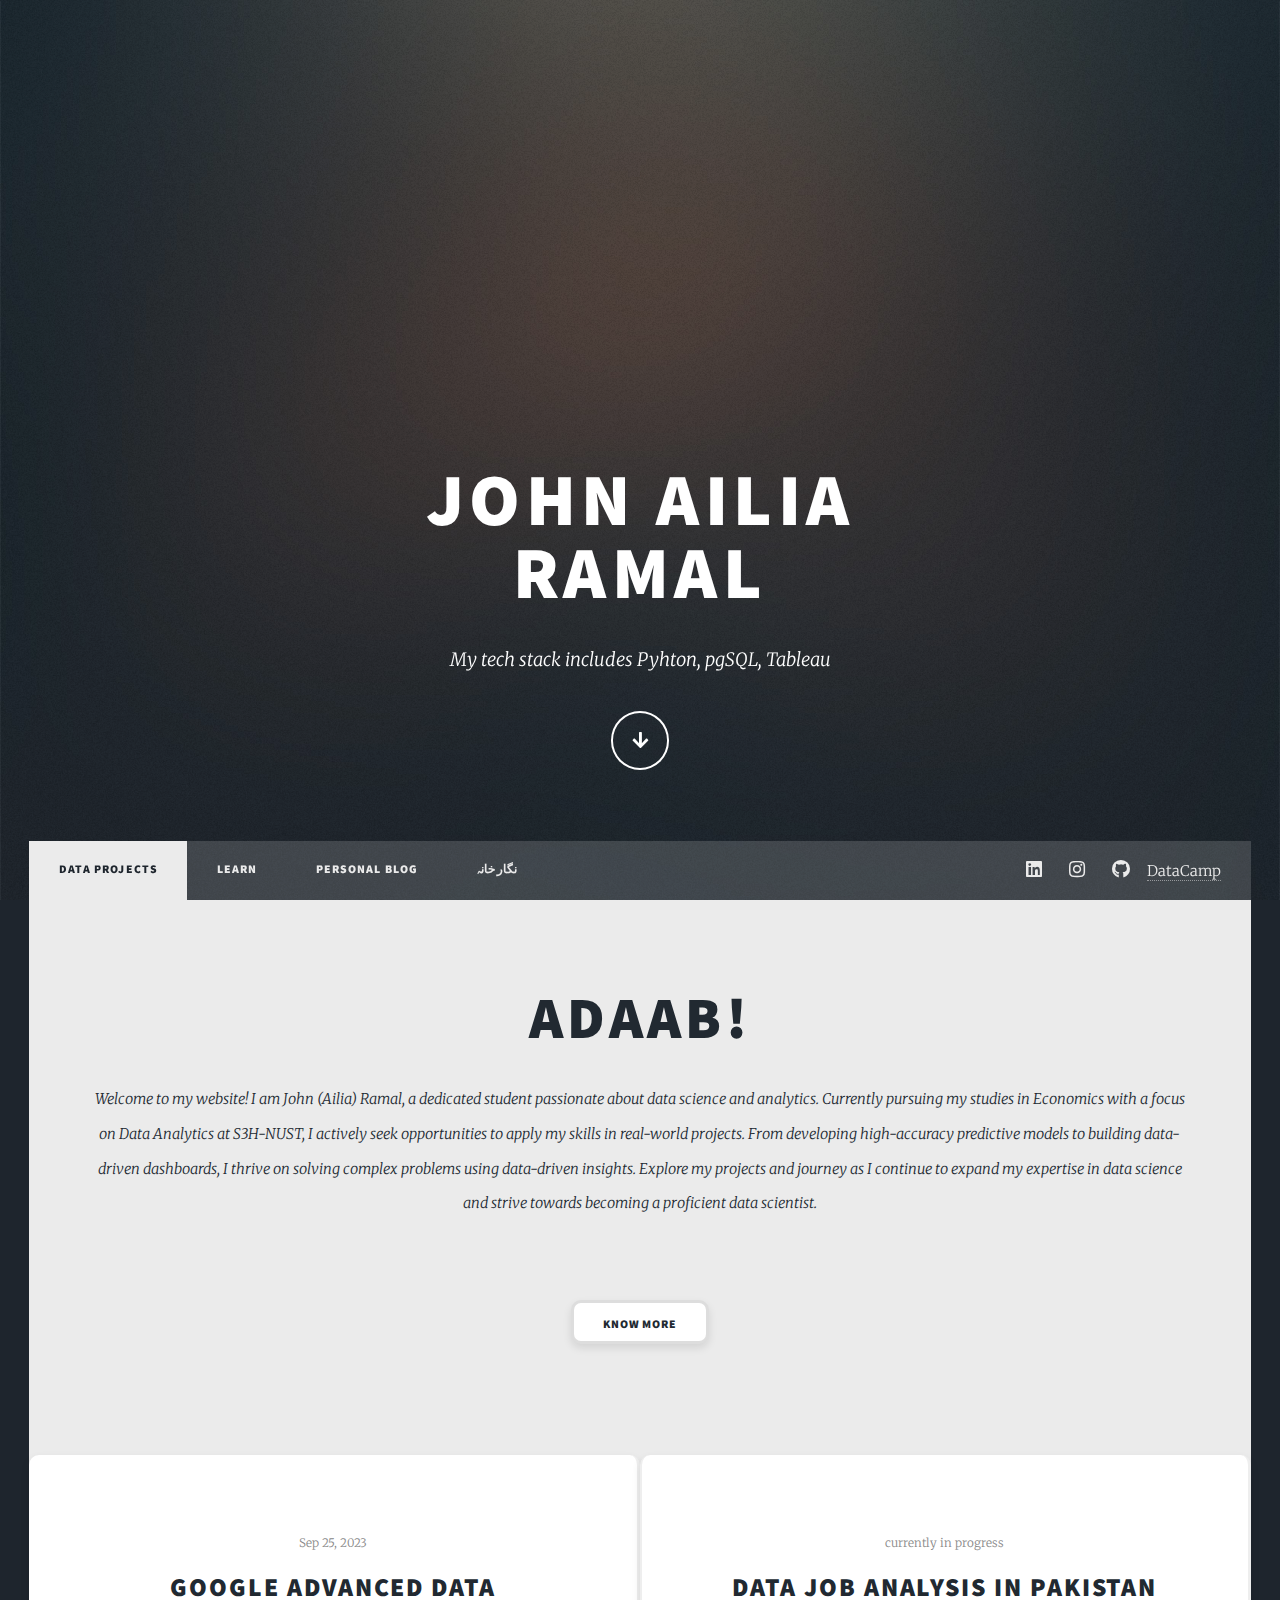
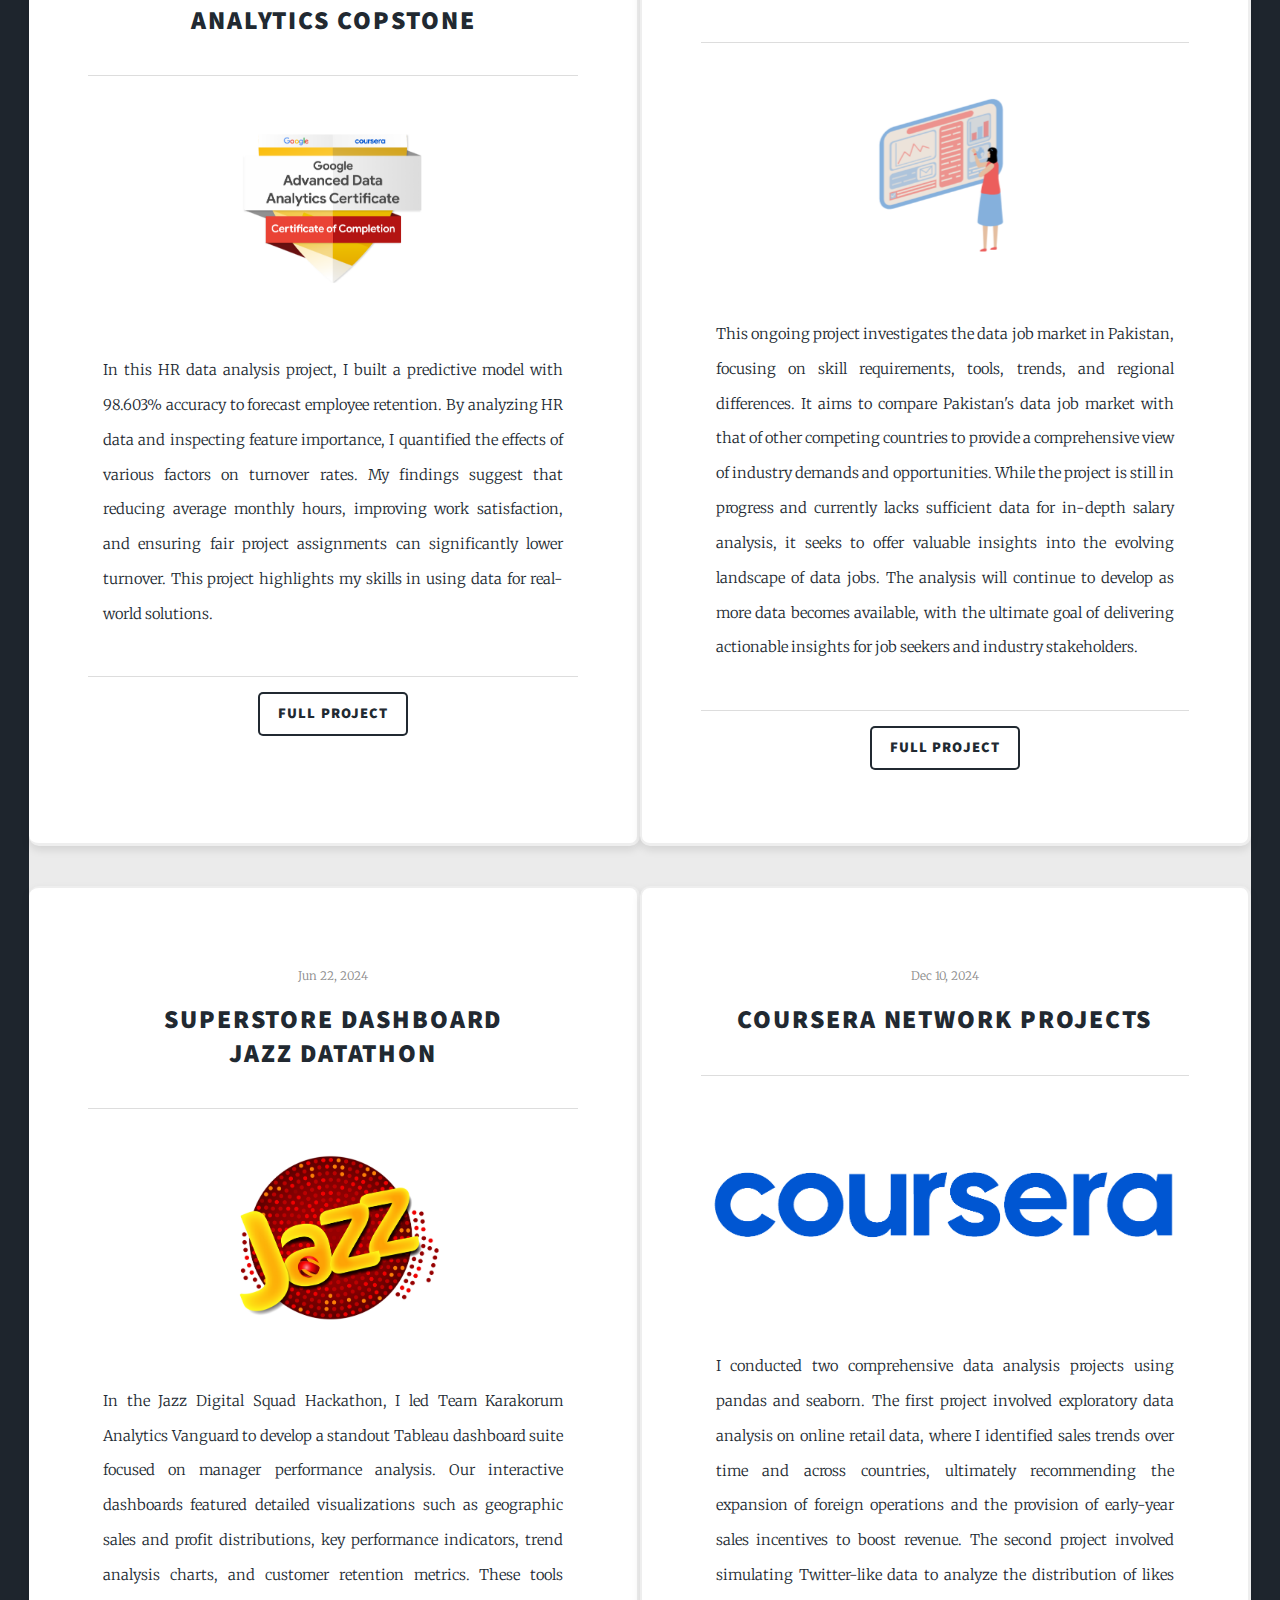
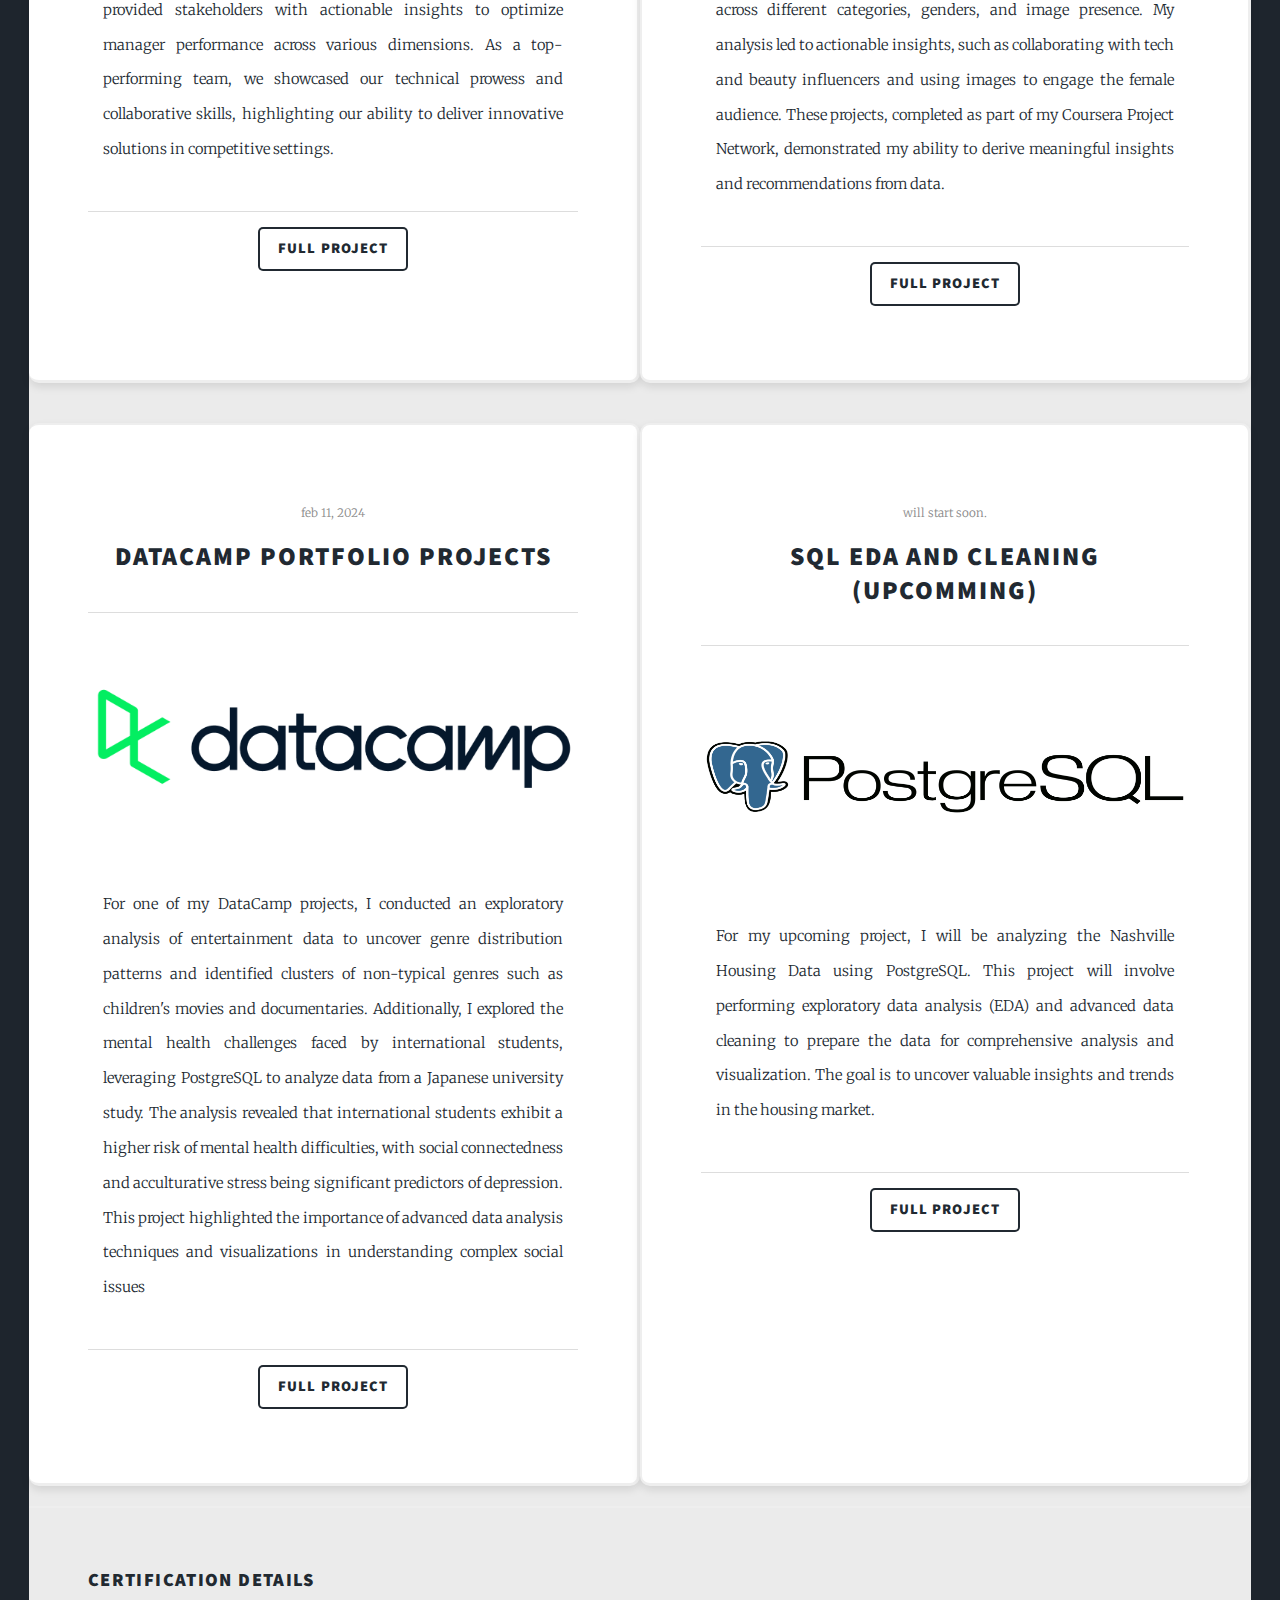
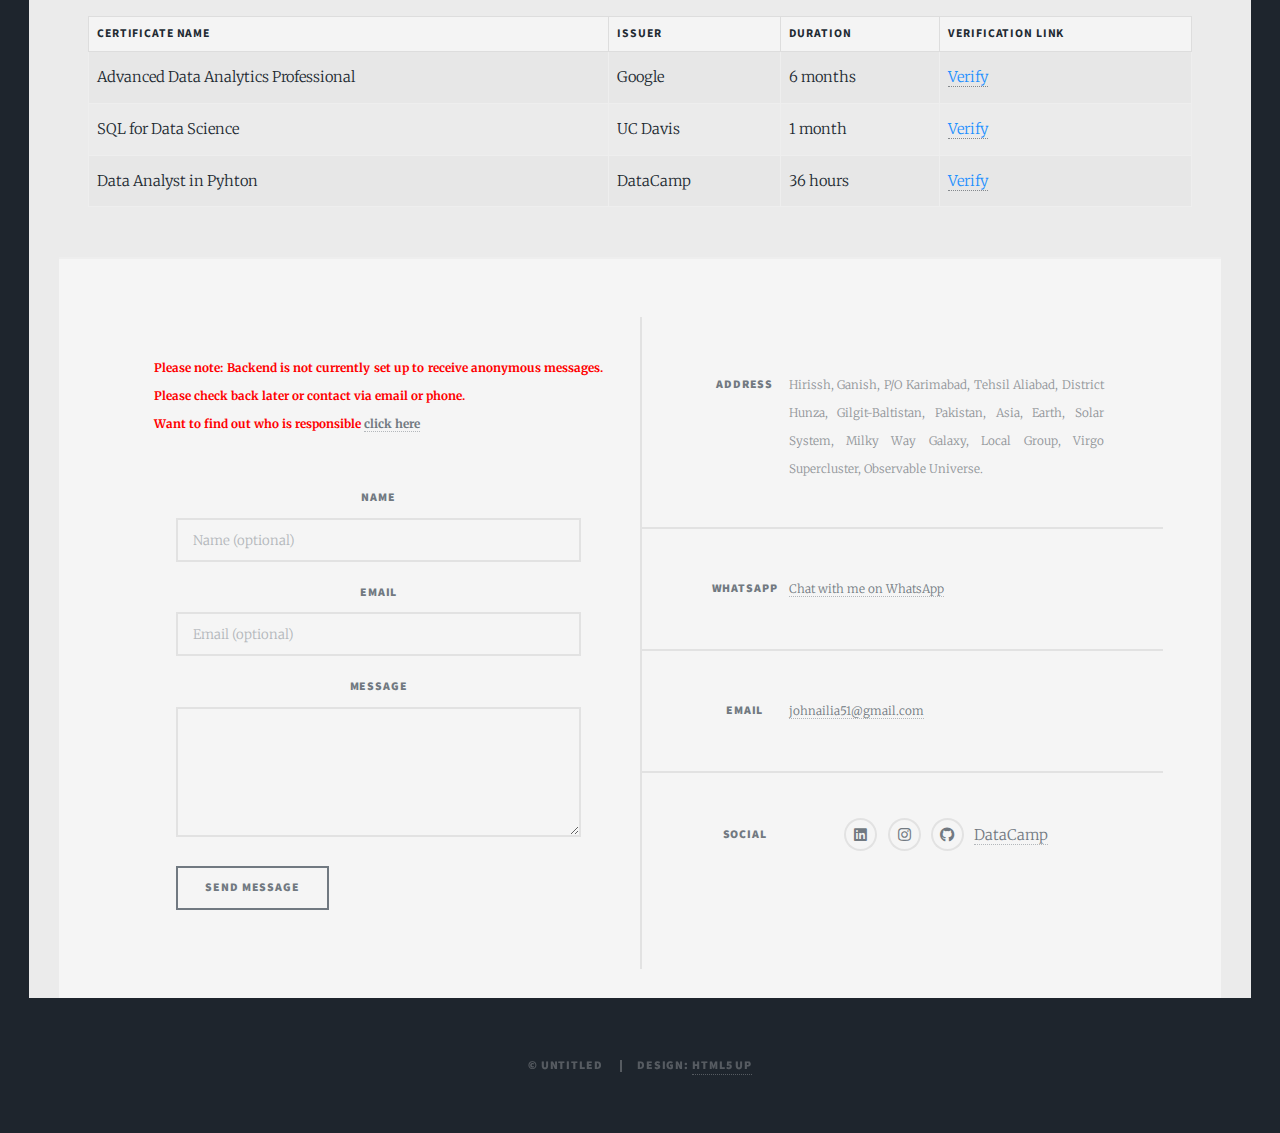
==== dataprojects.html @ b325502d "renamed html files" ====
<!DOCTYPE HTML>
<!--
   Massively by HTML5 UP
   html5up.net | @ajlkn
   Free for personal and commercial use under the CCA 3.0 license (html5up.net/license)
   -->
<html>
   <head>
      <title> Data Projects</title>
      <meta charset="utf-8" />
      <meta name="viewport" content="width=device-width, initial-scale=1, user-scalable=no" />
      <link rel="stylesheet" href="assets/css/main.css" />
      <noscript>
         <link rel="stylesheet" href="assets/css/noscript.css" />
      </noscript>
   </head>
   <body class="is-preload">
      <!-- Wrapper -->
      <div id="wrapper" class="fade-in">
         <!-- Intro -->
         <div id="intro">
            <h1>John AILIA<br />
               RAMAL
            </h1>
            <p>My tech stack includes Pyhton, pgSQL, Tableau </p>
            <ul class="actions">
               <li><a href="#header" class="button icon solid solo fa-arrow-down scrolly">Continue</a></li>
            </ul>
         </div>
         <!-- Header -->
         <header id="header">
            <a href="dataprojects.html" class="logo">Projects</a>
         </header>
         <!-- Nav -->
         <nav id="nav">
            <ul class="links">
               <li class="active"><a href="dataprojects.html">Data Projects</a></li>
               <li><a href="learn.html">learn</a></li>
               <li><a href="johnagblog.html">personal blog</a></li>
               <li><a href="gallery.html">نگار خانہ</a></li>
            </ul>
            <ul class="icons">
               <li><a href="https://www.linkedin.com/in/johnramal" target="_blank" class="icon brands alt fa-linkedin"><span class="label">LinkdIn</span></a></li>
               <li><a href="https://www.instagram.com/johnailiaramal/" target="_blank" class="icon brands alt fa-instagram"><span class="label">Instagram</span></a></li>
               <li><a href="https://github.com/johnramal" target="_blank" class="icon brands alt fa-github"><span class="label">GitHub</span></a></li>
               <li><a href="https://www.datacamp.com/portfolio/johnailia51" target="_blank"  class="no-underline">DataCamp</a></li>
            </ul>
         </nav>
         <!-- Main -->
         <div id="main">
            <!-- Featured Post -->
            <article class="post featured">
               <header class="major">
                  <h2>ADAAB!</h2>
                  <p>Welcome to my website! I am John (Ailia) Ramal, a dedicated student passionate about data science and analytics.
                     Currently pursuing my studies in Economics with a focus on Data Analytics at S3H-NUST, I actively seek opportunities to apply my skills in real-world projects. 
                     From developing high-accuracy predictive models  to building data-driven dashboards, I thrive on solving complex problems using data-driven insights.
                     Explore my projects and journey as I continue to expand my expertise in data science and strive towards becoming a proficient data scientist.
                  </p>
               </header>
               <ul class="actions special">
                  <li><a href="johnagblog.html" class="card button">know more</a></li>
               </ul>
            </article>
            <!-- Posts -->
            <section class="posts">
               <article class="card">
                  <header>
                     <span class="date">Sep 25, 2023</span>
                     <h2><a href="https://www.kaggle.com/code/johnailiaramal/google-advance-data-analytics-capstone-project" target="_blank">google advanced data analytics copstone</h2>
                  </header>
                  <a href="https://www.kaggle.com/code/johnailiaramal/google-advance-data-analytics-capstone-project"  target="_blank" class="image fit"><img src="images/gada.png" alt="" /></a>
                  <p>In this HR data analysis project, I built a predictive model with 98.603% accuracy to forecast employee retention. By analyzing HR data and inspecting feature importance,
                     I quantified the effects of various factors on turnover rates. My findings suggest that reducing average monthly hours, improving work satisfaction, and ensuring fair project assignments can significantly lower turnover.
                     This project highlights my skills in using data for real-world solutions.
                  </p>
                  <ul class="actions special">
                     <li><a href="https://www.kaggle.com/code/johnailiaramal/google-advance-data-analytics-capstone-project"  target="_blank" class="button">full project</a></li>
                  </ul>
               </article>
               <article class="card">
                  <header>
                     <span class="date">currently in progress</span>
                     <h2><a href="https://github.com/johnramal/data_jobs_pak" target="_blank">Data Job analysis in Pakistan</h2>
                  </header>
                  <a href="https://github.com/johnramal/data_jobs_pak"target="_blank" class="image fit"><img src="images/data_jobs_analysis.png" alt="" /></a>
                  <p>This ongoing project investigates the data job market in Pakistan, focusing on skill requirements, tools, trends, and regional differences. It aims to compare Pakistan's data job market with that of other competing countries to provide a comprehensive view of industry demands and opportunities. 
                     While the project is still in progress and currently lacks sufficient data for in-depth salary analysis, it seeks to offer valuable insights into the evolving landscape of data jobs. The analysis will continue to develop as more data becomes available, with the ultimate goal of delivering actionable insights for job seekers and industry stakeholders.
                  </p>
                  <ul class="actions special">
                     <li><a href="https://github.com/johnramal/data_jobs_pak" target="_blank" class="button">full project</a></li>
                  </ul>
               </article>
               <article class="card">
                  <header>
                     <span class="date">Jun 22, 2024</span>
                     <h2><a href="https://public.tableau.com/app/profile/john.ramal7641/viz/karakuramanalyticsvangaurd_jazzdigitalsquad/profitanalysis" target="_blank"> Superstore Dashboard<br />
                        jazz datathon</a>
                     </h2>
                  </header>
                  <a href="https://public.tableau.com/app/profile/john.ramal7641/viz/karakuramanalyticsvangaurd_jazzdigitalsquad/profitanalysis" target="_blank" class="image fit"><img src="images/jazz_logo.png" alt="" /></a>
                  <p>In the Jazz Digital Squad Hackathon, I led Team Karakorum Analytics Vanguard to develop a standout Tableau dashboard suite focused on manager performance analysis. 
                     Our interactive dashboards featured detailed visualizations such as geographic sales and profit distributions, key performance indicators, trend analysis charts, and customer retention metrics.
                     These tools provided stakeholders with actionable insights to optimize manager performance across various dimensions. As a top-performing team, we showcased our technical prowess and collaborative skills, highlighting our ability to deliver innovative solutions in competitive settings.
                  </p>
                  <ul class="actions special">
                     <li><a href="https://public.tableau.com/app/profile/john.ramal7641/viz/karakuramanalyticsvangaurd_jazzdigitalsquad/profitanalysis" target="_blank" class="button">full project</a></li>
                  </ul>
               </article>
               <article class="card">
                  <header>
                     <span class="date">Dec 10, 2024</span>
                     <h2><a href="https://www.coursera.org/user/9aec074081d3c2ae8ce4de32d169728e" target="_blank">coursera network projects</a></h2>
                  </header>
                  <a href="https://www.coursera.org/user/9aec074081d3c2ae8ce4de32d169728e" target="_blank" class="image fit"><img src="images/coursera_logo.png" alt="" /></a>
                  <p>I conducted two comprehensive data analysis projects using pandas and seaborn. The first project involved exploratory data analysis on online retail data, where I identified sales trends over time and across countries, 
                     ultimately recommending the expansion of foreign operations and the provision of early-year sales incentives to boost revenue. The second project involved simulating Twitter-like data to analyze the distribution of likes across different categories,
                     genders, and image presence. My analysis led to actionable insights, such as collaborating with tech and beauty influencers and using images to engage the female audience. These projects, completed as part of my Coursera Project Network, demonstrated my ability to derive meaningful insights and recommendations from data.
                  </p>
                  <ul class="actions special">
                     <li><a href="https://www.coursera.org/user/9aec074081d3c2ae8ce4de32d169728e" target="_blank" class="button">full project</a></li>
                  </ul>
               </article>
               <article class="card">
                  <header>
                     <span class="date">feb 11, 2024</span>
                     <h2><a href="https://www.datacamp.com/portfolio/johnailia51" target="_blank">datacamp portfolio projects</a></h2>
                  </header>
                  <a href="https://www.datacamp.com/portfolio/johnailia51" target="_blank" class="image fit"><img src="images/datacamp.png" alt="" /></a>
                  <p> For one of my DataCamp projects, I conducted an exploratory analysis of entertainment data to uncover genre distribution patterns and identified clusters of non-typical genres such as children's movies and documentaries. Additionally, I explored the mental health challenges faced by international students, 
                     leveraging PostgreSQL to analyze data from a Japanese university study. The analysis revealed that international students exhibit a higher risk of mental health difficulties, with social connectedness and acculturative stress being significant predictors of depression. This project highlighted the importance of advanced data analysis techniques and visualizations in understanding complex social issues
                  </p>
                  <ul class="actions special">
                     <li><a href="https://www.datacamp.com/portfolio/johnailia51" target="_blank" class="button">full project</a></li>
                  </ul>
               </article>
               <article class="card">
                  <header>
                     <span class="date">will start soon.</span>
                     <h2><a href="#">SQL EDA and Cleaning (upcomming)</a></h2>
                  </header>
                  <a href="#" class="image fit"><img src="images/pgsql.png" alt="" /></a>
                  <p>For my upcoming project, I will be analyzing the Nashville Housing Data using PostgreSQL. This project will involve performing exploratory data analysis (EDA) and advanced data cleaning to prepare the data for comprehensive analysis and visualization.
                     The goal is to uncover valuable insights and trends in the housing market.
                  </p>
                  <ul class="actions special">
                     <li><a href="#" class="button">full project</a></li>
                  </ul>
               </article>
            </section>
            <div class="table-wrapper">
               <h3>Certification Details</h3>
               <table class="alt">
                  <thead>
                     <tr>
                        <th>Certificate Name</th>
                        <th>Issuer</th>
                        <th>Duration</th>
                        <th>Verification Link</th>
                     </tr>
                  </thead>
                  <tbody>
                     <tr>
                        <td>Advanced Data Analytics Professional</td>
                        <td>Google</td>
                        <td>6 months</td>
                        <td><a href="https://www.credly.com/badges/1ca3160b-f5c9-4f93-8ec2-0cdf0c23af32/public_url" target="_blank">Verify</a></td>
                     </tr>
                     <tr>
                        <td>SQL for Data Science</td>
                        <td>UC Davis</td>
                        <td>1 month</td>
                        <td><a href="https://coursera.org/share/293a3e5f3ee4f52dee7a3cde3c31cbbd" target="_blank">Verify</a></td>
                     </tr>
                     <tr>
                        <td>Data Analyst in Pyhton</td>
                        <td>DataCamp</td>
                        <td>36 hours</td>
                        <td><a href="https://www.datacamp.com/completed/statement-of-accomplishment/track/ba693430a63423f2091b44a70cc10497851b5a0d" target="_blank">Verify</a></td>
                     </tr>
                     <!-- Add more rows as needed -->
                  </tbody>
               </table>
            </div>
            <!-- Footer -->
            <footer id="footer">
               <section>
                  <form method="post" action="https://johnramal-github-io-1.onrender.com/send">
                     <input type="hidden" name="redirect_url" value="{{ request.url }}" />
                     <div class="fields">
                        <p class="warning">Please note: Backend is not currently set up to receive anonymous messages. Please check back later or contact via email or phone. <br> Want to find out who is responsible <a href="team.html">click here</a></p>
                        <div class="field">
                           <label for="name">Name</label>
                           <input type="text" name="name" id="name" placeholder="Name (optional)" class="small-placeholder" />
                        </div>
                        <div class="field">
                           <label for="email">Email</label>
                           <input type="text" name="email" id="email" placeholder="Email (optional)" class="small-placeholder" />
                        </div>
                        <div class="field">
                           <label for="message">Message</label>
                           <textarea name="message" id="message" rows="3"></textarea>
                        </div>
                     </div>
                     <ul class="actions">
                        <li><input type="submit" value="Send Message" /></li>
                     </ul>
                  </form>
               </section>
               <section class="split contact">
                  <section class="alt">
                     <h3>Address</h3>
                     <p>Hirissh, Ganish, P/O Karimabad, Tehsil Aliabad, District Hunza, Gilgit-Baltistan, Pakistan, Asia, Earth, Solar System, Milky Way Galaxy, Local Group, Virgo Supercluster, Observable Universe.</p>
                  </section>
                  <section>
                     <h3>WhatsApp</h3>
                     <p><a href="https://wa.me/923155282187">Chat with me on WhatsApp</a></p>
                  </section>
                  <section>
                     <h3>Email</h3>
                     <p><a href="mailto:johnailia51@gmail.com">johnailia51@gmail.com</a></p>
                  </section>
                  <section>
                     <h3>Social</h3>
                     <ul class="icons alt">
                        <li><a href="https://www.linkedin.com/in/johnramal" target="_blank" class="icon brands alt fa-linkedin"><span class="label">LinkdIn</span></a></li>
                        <li><a href="https://www.instagram.com/johnailiaramal/" target="_blank" class="icon brands alt fa-instagram"><span class="label">Instagram</span></a></li>
                        <li><a href="https://github.com/johnramal" target="_blank" class="icon brands alt fa-github"><span class="label">GitHub</span></a></li>
                        <li><a href="https://www.datacamp.com/portfolio/johnailia51" target="_blank"  class="no-underline">DataCamp</a></li>
                     </ul>
                  </section>
               </section>
            </footer>
         </div>
         <!-- Copyright -->
         <div id="copyright">
            <ul>
               <li>&copy; Untitled</li>
               <li>Design: <a href="https://html5up.net">HTML5 UP</a></li>
            </ul>
         </div>
      </div>
      <!-- Scripts -->
      <script src="assets/js/jquery.min.js"></script>
      <script src="assets/js/jquery.scrollex.min.js"></script>
      <script src="assets/js/jquery.scrolly.min.js"></script>
      <script src="assets/js/browser.min.js"></script>
      <script src="assets/js/breakpoints.min.js"></script>
      <script src="assets/js/util.js"></script>
      <script src="assets/js/main.js"></script>
   </body>
</html>
---- assets/css/main.css ----
@import url(fontawesome-all.min.css);
@import url("https://fonts.googleapis.com/css?family=Merriweather:300,700,300italic,700italic|Source+Sans+Pro:900");

/*
	Massively by HTML5 UP
	html5up.net | @ajlkn
	Free for personal and commercial use under the CCA 3.0 license (html5up.net/license)
*/

html, body, div, span, applet, object,
iframe, h1, h2, h3, h4, h5, h6, p, blockquote,
pre, a, abbr, acronym, address, big, cite,
code, del, dfn, em, img, ins, kbd, q, s, samp,
small, strike, strong, sub, sup, tt, var, b,
u, i, center, dl, dt, dd, ol, ul, li, fieldset,
form, label, legend, table, caption, tbody,
tfoot, thead, tr, th, td, article, aside,
canvas, details, embed, figure, figcaption,
footer, header, hgroup, menu, nav, output, ruby,
section, summary, time, mark, audio, video {
	margin: 0;
	padding: 0;
	border: 0;
	font-size: 100%;
	font: inherit;
	vertical-align: baseline;}

article, aside, details, figcaption, figure,
footer, header, hgroup, menu, nav, section {
	display: block;}

body {
	line-height: 1;
}

ol, ul {
	list-style: none;
}

blockquote, q {
	quotes: none;
}

	blockquote:before, blockquote:after, q:before, q:after {
		content: '';
		content: none;
	}

table {
	border-collapse: collapse;
	border-spacing: 0;
}

body {
	-webkit-text-size-adjust: none;
}

mark {
	background-color: transparent;
	color: inherit;
}

input::-moz-focus-inner {
	border: 0;
	padding: 0;
}

input, select, textarea {
	-moz-appearance: none;
	-webkit-appearance: none;
	-ms-appearance: none;
	appearance: none;
}

/* Basic */

	@-ms-viewport {
		width: device-width;
	}

	body {
		-ms-overflow-style: scrollbar;
	}

	@media screen and (max-width: 480px) {

		html, body {
			min-width: 320px;
		}

	}

	html {
		box-sizing: border-box;
	}

	*, *:before, *:after {
		box-sizing: inherit;
	}

	body {
		background-color: #1e252d;
	}

		body.is-preload *, body.is-preload *:before, body.is-preload *:after {
			-moz-animation: none !important;
			-webkit-animation: none !important;
			-ms-animation: none !important;
			animation: none !important;
			-moz-transition: none !important;
			-webkit-transition: none !important;
			-ms-transition: none !important;
			transition: none !important;
		}

/* Type */

	html {
		font-size: 16pt;
	}

		@media screen and (max-width: 1680px) {

			html {
				font-size: 12pt;
			}

		}

		@media screen and (max-width: 1280px) {

			html {
				font-size: 11pt;
			}

		}

		@media screen and (max-width: 360px) {

			html {
				font-size: 10pt;
			}

		}

	body {
		color: #212931;
	}

	body, input, select, textarea {
		font-family: "Merriweather", Georgia, serif;
		font-weight: 300;
		font-size: 1rem;
		line-height: 2.375;
	}

	a {
		-moz-transition: color 0.2s ease-in-out, background-color 0.2s ease-in-out, border-color 0.2s ease-in-out, box-shadow 0.2s ease-in-out;
		-webkit-transition: color 0.2s ease-in-out, background-color 0.2s ease-in-out, border-color 0.2s ease-in-out, box-shadow 0.2s ease-in-out;
		-ms-transition: color 0.2s ease-in-out, background-color 0.2s ease-in-out, border-color 0.2s ease-in-out, box-shadow 0.2s ease-in-out;
		transition: color 0.2s ease-in-out, background-color 0.2s ease-in-out, border-color 0.2s ease-in-out, box-shadow 0.2s ease-in-out;
		border-bottom: dotted 1px;
		text-decoration: none;
	}

		a:hover {
			border-bottom-color: transparent;
		}

	strong, b {
		font-weight: 600;
	}

	em, i {
		font-style: italic;
	}

	p {
		text-align: justify;
		margin: 0 0 2rem 0;
	}

	h1, h2, h3, h4, h5, h6 {
		font-family: "Source Sans Pro", Helvetica, sans-serif;
		font-weight: 900;
		line-height: 1.5;
		letter-spacing: 0.075em;
		text-transform: uppercase;
		margin: 0 0 1rem 0;
	}

		h1 a, h2 a, h3 a, h4 a, h5 a, h6 a {
			border-bottom: 0;
			color: inherit;
			text-decoration: none;
		}

	h1 {
		font-size: 4rem;
		line-height: 1.1;
		margin: 0 0 2rem 0;
	}

	h2 {
		font-size: 1.75rem;
		line-height: 1.3;
		margin: 0 0 1.5rem 0;
	}

	h3 {
		font-size: 1.25rem;
		margin: 0 0 1.5rem 0;
	}

	h4 {
		font-size: 1rem;
	}

	h5 {
		font-size: 0.9rem;
	}

	h6 {
		font-size: 0.8rem;
	}
	.small-font {
		font-size: 0.8rem; 
	}

	sub {
		font-size: 0.8rem;
		position: relative;
		top: 0.5rem;
	}

	sup {
		font-size: 0.8rem;
		position: relative;
		top: -0.5rem;
	}

	blockquote {
		border-left: solid 4px;
		font-style: italic;
		margin: 0 0 2rem 0;
		padding: 0.5rem 0 0.5rem 2rem;
	}

	code {
		border: solid 2px;
		font-family: "Courier New", monospace;
		font-size: 0.9rem;
		margin: 0 0.25rem;
		padding: 0.25rem 0.65rem;
	}

	pre {
		-webkit-overflow-scrolling: touch;
		font-family: "Courier New", monospace;
		font-size: 0.9rem;
		margin: 0 0 2rem 0;
	}

		pre code {
			display: block;
			line-height: 1.75;
			padding: 1rem 1.5rem;
			overflow-x: auto;
		}

	hr {
		border: 0;
		border-bottom: solid 2px;
		margin: 3rem 0;
	}

		hr.major {
			margin: 5rem 0;
		}

	.align-left {
		text-align: left;
	}

	.align-center {
		text-align: center;
	}

	.align-right {
		text-align: right;
	}

	input, select, textarea {
		color: #212931;
	}

	a {
		color: #212931;
		border-bottom-color: rgba(33, 41, 49, 0.5);
	}

		a:hover {
			border-bottom-color: transparent;
			color: #18bfef !important;
		}

	strong, b {
		color: #212931;
	}

	h1, h2, h3, h4, h5, h6 {
		color: #212931;
	}

	blockquote {
		border-left-color: #eeeeee;
	}

	code {
		background: rgba(220, 220, 220, 0.25);
		border-color: #eeeeee;
	}

	hr {
		border-bottom-color: #eeeeee;
	}

/* Row */

	.row {
		display: flex;
		flex-wrap: wrap;
		box-sizing: border-box;
		align-items: stretch;
	}

		.row > * {
			box-sizing: border-box;
		}

		.row.gtr-uniform > * > :last-child {
			margin-bottom: 0;
		}

		.row.aln-left {
			justify-content: flex-start;
		}

		.row.aln-center {
			justify-content: center;
		}

		.row.aln-right {
			justify-content: flex-end;
		}

		.row.aln-top {
			align-items: flex-start;
		}

		.row.aln-middle {
			align-items: center;
		}

		.row.aln-bottom {
			align-items: flex-end;
		}

		.row > .imp {
			order: -1;
		}

		.row > .col-1 {
			width: 8.33333%;
		}

		.row > .off-1 {
			margin-left: 8.33333%;
		}

		.row > .col-2 {
			width: 16.66667%;
		}

		.row > .off-2 {
			margin-left: 16.66667%;
		}

		.row > .col-3 {
			width: 25%;
		}

		.row > .off-3 {
			margin-left: 25%;
		}

		.row > .col-4 {
			width: 33.33333%;
		}

		.row > .off-4 {
			margin-left: 33.33333%;
		}

		.row > .col-5 {
			width: 41.66667%;
		}

		.row > .off-5 {
			margin-left: 41.66667%;
		}

		.row > .col-6 {
			width: 50%;
		}

		.row > .off-6 {
			margin-left: 50%;
		}

		.row > .col-7 {
			width: 58.33333%;
		}

		.row > .off-7 {
			margin-left: 58.33333%;
		}

		.row > .col-8 {
			width: 66.66667%;
		}

		.row > .off-8 {
			margin-left: 66.66667%;
		}

		.row > .col-9 {
			width: 75%;
		}

		.row > .off-9 {
			margin-left: 75%;
		}

		.row > .col-10 {
			width: 83.33333%;
		}

		.row > .off-10 {
			margin-left: 83.33333%;
		}

		.row > .col-11 {
			width: 91.66667%;
		}

		.row > .off-11 {
			margin-left: 91.66667%;
		}

		.row > .col-12 {
			width: 100%;
		}

		.row > .off-12 {
			margin-left: 100%;
		}

		.row.gtr-0 {
			margin-top: 0;
			margin-left: 0rem;
		}

			.row.gtr-0 > * {
				padding: 0 0 0 0rem;
			}

			.row.gtr-0.gtr-uniform {
				margin-top: 0rem;
			}

				.row.gtr-0.gtr-uniform > * {
					padding-top: 0rem;
				}

		.row.gtr-25 {
			margin-top: 0;
			margin-left: -0.375rem;
		}

			.row.gtr-25 > * {
				padding: 0 0 0 0.375rem;
			}

			.row.gtr-25.gtr-uniform {
				margin-top: -0.375rem;
			}

				.row.gtr-25.gtr-uniform > * {
					padding-top: 0.375rem;
				}

		.row.gtr-50 {
			margin-top: 0;
			margin-left: -0.75rem;
		}

			.row.gtr-50 > * {
				padding: 0 0 0 0.75rem;
			}

			.row.gtr-50.gtr-uniform {
				margin-top: -0.75rem;
			}

				.row.gtr-50.gtr-uniform > * {
					padding-top: 0.75rem;
				}

		.row {
			margin-top: 0;
			margin-left: -1.5rem;
		}

			.row > * {
				padding: 0 0 0 1.5rem;
			}

			.row.gtr-uniform {
				margin-top: -1.5rem;
			}

				.row.gtr-uniform > * {
					padding-top: 1.5rem;
				}

		.row.gtr-150 {
			margin-top: 0;
			margin-left: -2.25rem;
		}

			.row.gtr-150 > * {
				padding: 0 0 0 2.25rem;
			}

			.row.gtr-150.gtr-uniform {
				margin-top: -2.25rem;
			}

				.row.gtr-150.gtr-uniform > * {
					padding-top: 2.25rem;
				}

		.row.gtr-200 {
			margin-top: 0;
			margin-left: -3rem;
		}

			.row.gtr-200 > * {
				padding: 0 0 0 3rem;
			}

			.row.gtr-200.gtr-uniform {
				margin-top: -3rem;
			}

				.row.gtr-200.gtr-uniform > * {
					padding-top: 3rem;
				}

		@media screen and (max-width: 1680px) {

			.row {
				display: flex;
				flex-wrap: wrap;
				box-sizing: border-box;
				align-items: stretch;
			}

				.row > * {
					box-sizing: border-box;
				}

				.row.gtr-uniform > * > :last-child {
					margin-bottom: 0;
				}

				.row.aln-left {
					justify-content: flex-start;
				}

				.row.aln-center {
					justify-content: center;
				}

				.row.aln-right {
					justify-content: flex-end;
				}

				.row.aln-top {
					align-items: flex-start;
				}

				.row.aln-middle {
					align-items: center;
				}

				.row.aln-bottom {
					align-items: flex-end;
				}

				.row > .imp-xlarge {
					order: -1;
				}

				.row > .col-1-xlarge {
					width: 8.33333%;
				}

				.row > .off-1-xlarge {
					margin-left: 8.33333%;
				}

				.row > .col-2-xlarge {
					width: 16.66667%;
				}

				.row > .off-2-xlarge {
					margin-left: 16.66667%;
				}

				.row > .col-3-xlarge {
					width: 25%;
				}

				.row > .off-3-xlarge {
					margin-left: 25%;
				}

				.row > .col-4-xlarge {
					width: 33.33333%;
				}

				.row > .off-4-xlarge {
					margin-left: 33.33333%;
				}

				.row > .col-5-xlarge {
					width: 41.66667%;
				}

				.row > .off-5-xlarge {
					margin-left: 41.66667%;
				}

				.row > .col-6-xlarge {
					width: 50%;
				}

				.row > .off-6-xlarge {
					margin-left: 50%;
				}

				.row > .col-7-xlarge {
					width: 58.33333%;
				}

				.row > .off-7-xlarge {
					margin-left: 58.33333%;
				}

				.row > .col-8-xlarge {
					width: 66.66667%;
				}

				.row > .off-8-xlarge {
					margin-left: 66.66667%;
				}

				.row > .col-9-xlarge {
					width: 75%;
				}

				.row > .off-9-xlarge {
					margin-left: 75%;
				}

				.row > .col-10-xlarge {
					width: 83.33333%;
				}

				.row > .off-10-xlarge {
					margin-left: 83.33333%;
				}

				.row > .col-11-xlarge {
					width: 91.66667%;
				}

				.row > .off-11-xlarge {
					margin-left: 91.66667%;
				}

				.row > .col-12-xlarge {
					width: 100%;
				}

				.row > .off-12-xlarge {
					margin-left: 100%;
				}

				.row.gtr-0 {
					margin-top: 0;
					margin-left: 0rem;
				}

					.row.gtr-0 > * {
						padding: 0 0 0 0rem;
					}

					.row.gtr-0.gtr-uniform {
						margin-top: 0rem;
					}

						.row.gtr-0.gtr-uniform > * {
							padding-top: 0rem;
						}

				.row.gtr-25 {
					margin-top: 0;
					margin-left: -0.375rem;
				}

					.row.gtr-25 > * {
						padding: 0 0 0 0.375rem;
					}

					.row.gtr-25.gtr-uniform {
						margin-top: -0.375rem;
					}

						.row.gtr-25.gtr-uniform > * {
							padding-top: 0.375rem;
						}

				.row.gtr-50 {
					margin-top: 0;
					margin-left: -0.75rem;
				}

					.row.gtr-50 > * {
						padding: 0 0 0 0.75rem;
					}

					.row.gtr-50.gtr-uniform {
						margin-top: -0.75rem;
					}

						.row.gtr-50.gtr-uniform > * {
							padding-top: 0.75rem;
						}

				.row {
					margin-top: 0;
					margin-left: -1.5rem;
				}

					.row > * {
						padding: 0 0 0 1.5rem;
					}

					.row.gtr-uniform {
						margin-top: -1.5rem;
					}

						.row.gtr-uniform > * {
							padding-top: 1.5rem;
						}

				.row.gtr-150 {
					margin-top: 0;
					margin-left: -2.25rem;
				}

					.row.gtr-150 > * {
						padding: 0 0 0 2.25rem;
					}

					.row.gtr-150.gtr-uniform {
						margin-top: -2.25rem;
					}

						.row.gtr-150.gtr-uniform > * {
							padding-top: 2.25rem;
						}

				.row.gtr-200 {
					margin-top: 0;
					margin-left: -3rem;
				}

					.row.gtr-200 > * {
						padding: 0 0 0 3rem;
					}

					.row.gtr-200.gtr-uniform {
						margin-top: -3rem;
					}

						.row.gtr-200.gtr-uniform > * {
							padding-top: 3rem;
						}

		}

		@media screen and (max-width: 1280px) {

			.row {
				display: flex;
				flex-wrap: wrap;
				box-sizing: border-box;
				align-items: stretch;
			}

				.row > * {
					box-sizing: border-box;
				}

				.row.gtr-uniform > * > :last-child {
					margin-bottom: 0;
				}

				.row.aln-left {
					justify-content: flex-start;
				}

				.row.aln-center {
					justify-content: center;
				}

				.row.aln-right {
					justify-content: flex-end;
				}

				.row.aln-top {
					align-items: flex-start;
				}

				.row.aln-middle {
					align-items: center;
				}

				.row.aln-bottom {
					align-items: flex-end;
				}

				.row > .imp-large {
					order: -1;
				}

				.row > .col-1-large {
					width: 8.33333%;
				}

				.row > .off-1-large {
					margin-left: 8.33333%;
				}

				.row > .col-2-large {
					width: 16.66667%;
				}

				.row > .off-2-large {
					margin-left: 16.66667%;
				}

				.row > .col-3-large {
					width: 25%;
				}

				.row > .off-3-large {
					margin-left: 25%;
				}

				.row > .col-4-large {
					width: 33.33333%;
				}

				.row > .off-4-large {
					margin-left: 33.33333%;
				}

				.row > .col-5-large {
					width: 41.66667%;
				}

				.row > .off-5-large {
					margin-left: 41.66667%;
				}

				.row > .col-6-large {
					width: 50%;
				}

				.row > .off-6-large {
					margin-left: 50%;
				}

				.row > .col-7-large {
					width: 58.33333%;
				}

				.row > .off-7-large {
					margin-left: 58.33333%;
				}

				.row > .col-8-large {
					width: 66.66667%;
				}

				.row > .off-8-large {
					margin-left: 66.66667%;
				}

				.row > .col-9-large {
					width: 75%;
				}

				.row > .off-9-large {
					margin-left: 75%;
				}

				.row > .col-10-large {
					width: 83.33333%;
				}

				.row > .off-10-large {
					margin-left: 83.33333%;
				}

				.row > .col-11-large {
					width: 91.66667%;
				}

				.row > .off-11-large {
					margin-left: 91.66667%;
				}

				.row > .col-12-large {
					width: 100%;
				}

				.row > .off-12-large {
					margin-left: 100%;
				}

				.row.gtr-0 {
					margin-top: 0;
					margin-left: 0rem;
				}

					.row.gtr-0 > * {
						padding: 0 0 0 0rem;
					}

					.row.gtr-0.gtr-uniform {
						margin-top: 0rem;
					}

						.row.gtr-0.gtr-uniform > * {
							padding-top: 0rem;
						}

				.row.gtr-25 {
					margin-top: 0;
					margin-left: -0.375rem;
				}

					.row.gtr-25 > * {
						padding: 0 0 0 0.375rem;
					}

					.row.gtr-25.gtr-uniform {
						margin-top: -0.375rem;
					}

						.row.gtr-25.gtr-uniform > * {
							padding-top: 0.375rem;
						}

				.row.gtr-50 {
					margin-top: 0;
					margin-left: -0.75rem;
				}

					.row.gtr-50 > * {
						padding: 0 0 0 0.75rem;
					}

					.row.gtr-50.gtr-uniform {
						margin-top: -0.75rem;
					}

						.row.gtr-50.gtr-uniform > * {
							padding-top: 0.75rem;
						}

				.row {
					margin-top: 0;
					margin-left: -1.5rem;
				}

					.row > * {
						padding: 0 0 0 1.5rem;
					}

					.row.gtr-uniform {
						margin-top: -1.5rem;
					}

						.row.gtr-uniform > * {
							padding-top: 1.5rem;
						}

				.row.gtr-150 {
					margin-top: 0;
					margin-left: -2.25rem;
				}

					.row.gtr-150 > * {
						padding: 0 0 0 2.25rem;
					}

					.row.gtr-150.gtr-uniform {
						margin-top: -2.25rem;
					}

						.row.gtr-150.gtr-uniform > * {
							padding-top: 2.25rem;
						}

				.row.gtr-200 {
					margin-top: 0;
					margin-left: -3rem;
				}

					.row.gtr-200 > * {
						padding: 0 0 0 3rem;
					}

					.row.gtr-200.gtr-uniform {
						margin-top: -3rem;
					}

						.row.gtr-200.gtr-uniform > * {
							padding-top: 3rem;
						}

		}

		@media screen and (max-width: 980px) {

			.row {
				display: flex;
				flex-wrap: wrap;
				box-sizing: border-box;
				align-items: stretch;
			}

				.row > * {
					box-sizing: border-box;
				}

				.row.gtr-uniform > * > :last-child {
					margin-bottom: 0;
				}

				.row.aln-left {
					justify-content: flex-start;
				}

				.row.aln-center {
					justify-content: center;
				}

				.row.aln-right {
					justify-content: flex-end;
				}

				.row.aln-top {
					align-items: flex-start;
				}

				.row.aln-middle {
					align-items: center;
				}

				.row.aln-bottom {
					align-items: flex-end;
				}

				.row > .imp-medium {
					order: -1;
				}

				.row > .col-1-medium {
					width: 8.33333%;
				}

				.row > .off-1-medium {
					margin-left: 8.33333%;
				}

				.row > .col-2-medium {
					width: 16.66667%;
				}

				.row > .off-2-medium {
					margin-left: 16.66667%;
				}

				.row > .col-3-medium {
					width: 25%;
				}

				.row > .off-3-medium {
					margin-left: 25%;
				}

				.row > .col-4-medium {
					width: 33.33333%;
				}

				.row > .off-4-medium {
					margin-left: 33.33333%;
				}

				.row > .col-5-medium {
					width: 41.66667%;
				}

				.row > .off-5-medium {
					margin-left: 41.66667%;
				}

				.row > .col-6-medium {
					width: 50%;
				}

				.row > .off-6-medium {
					margin-left: 50%;
				}

				.row > .col-7-medium {
					width: 58.33333%;
				}

				.row > .off-7-medium {
					margin-left: 58.33333%;
				}

				.row > .col-8-medium {
					width: 66.66667%;
				}

				.row > .off-8-medium {
					margin-left: 66.66667%;
				}

				.row > .col-9-medium {
					width: 75%;
				}

				.row > .off-9-medium {
					margin-left: 75%;
				}

				.row > .col-10-medium {
					width: 83.33333%;
				}

				.row > .off-10-medium {
					margin-left: 83.33333%;
				}

				.row > .col-11-medium {
					width: 91.66667%;
				}

				.row > .off-11-medium {
					margin-left: 91.66667%;
				}

				.row > .col-12-medium {
					width: 100%;
				}

				.row > .off-12-medium {
					margin-left: 100%;
				}

				.row.gtr-0 {
					margin-top: 0;
					margin-left: 0rem;
				}

					.row.gtr-0 > * {
						padding: 0 0 0 0rem;
					}

					.row.gtr-0.gtr-uniform {
						margin-top: 0rem;
					}

						.row.gtr-0.gtr-uniform > * {
							padding-top: 0rem;
						}

				.row.gtr-25 {
					margin-top: 0;
					margin-left: -0.375rem;
				}

					.row.gtr-25 > * {
						padding: 0 0 0 0.375rem;
					}

					.row.gtr-25.gtr-uniform {
						margin-top: -0.375rem;
					}

						.row.gtr-25.gtr-uniform > * {
							padding-top: 0.375rem;
						}

				.row.gtr-50 {
					margin-top: 0;
					margin-left: -0.75rem;
				}

					.row.gtr-50 > * {
						padding: 0 0 0 0.75rem;
					}

					.row.gtr-50.gtr-uniform {
						margin-top: -0.75rem;
					}

						.row.gtr-50.gtr-uniform > * {
							padding-top: 0.75rem;
						}

				.row {
					margin-top: 0;
					margin-left: -1.5rem;
				}

					.row > * {
						padding: 0 0 0 1.5rem;
					}

					.row.gtr-uniform {
						margin-top: -1.5rem;
					}

						.row.gtr-uniform > * {
							padding-top: 1.5rem;
						}

				.row.gtr-150 {
					margin-top: 0;
					margin-left: -2.25rem;
				}

					.row.gtr-150 > * {
						padding: 0 0 0 2.25rem;
					}

					.row.gtr-150.gtr-uniform {
						margin-top: -2.25rem;
					}

						.row.gtr-150.gtr-uniform > * {
							padding-top: 2.25rem;
						}

				.row.gtr-200 {
					margin-top: 0;
					margin-left: -3rem;
				}

					.row.gtr-200 > * {
						padding: 0 0 0 3rem;
					}

					.row.gtr-200.gtr-uniform {
						margin-top: -3rem;
					}

						.row.gtr-200.gtr-uniform > * {
							padding-top: 3rem;
						}

		}

		@media screen and (max-width: 736px) {

			.row {
				display: flex;
				flex-wrap: wrap;
				box-sizing: border-box;
				align-items: stretch;
			}

				.row > * {
					box-sizing: border-box;
				}

				.row.gtr-uniform > * > :last-child {
					margin-bottom: 0;
				}

				.row.aln-left {
					justify-content: flex-start;
				}

				.row.aln-center {
					justify-content: center;
				}

				.row.aln-right {
					justify-content: flex-end;
				}

				.row.aln-top {
					align-items: flex-start;
				}

				.row.aln-middle {
					align-items: center;
				}

				.row.aln-bottom {
					align-items: flex-end;
				}

				.row > .imp-small {
					order: -1;
				}

				.row > .col-1-small {
					width: 8.33333%;
				}

				.row > .off-1-small {
					margin-left: 8.33333%;
				}

				.row > .col-2-small {
					width: 16.66667%;
				}

				.row > .off-2-small {
					margin-left: 16.66667%;
				}

				.row > .col-3-small {
					width: 25%;
				}

				.row > .off-3-small {
					margin-left: 25%;
				}

				.row > .col-4-small {
					width: 33.33333%;
				}

				.row > .off-4-small {
					margin-left: 33.33333%;
				}

				.row > .col-5-small {
					width: 41.66667%;
				}

				.row > .off-5-small {
					margin-left: 41.66667%;
				}

				.row > .col-6-small {
					width: 50%;
				}

				.row > .off-6-small {
					margin-left: 50%;
				}

				.row > .col-7-small {
					width: 58.33333%;
				}

				.row > .off-7-small {
					margin-left: 58.33333%;
				}

				.row > .col-8-small {
					width: 66.66667%;
				}

				.row > .off-8-small {
					margin-left: 66.66667%;
				}

				.row > .col-9-small {
					width: 75%;
				}

				.row > .off-9-small {
					margin-left: 75%;
				}

				.row > .col-10-small {
					width: 83.33333%;
				}

				.row > .off-10-small {
					margin-left: 83.33333%;
				}

				.row > .col-11-small {
					width: 91.66667%;
				}

				.row > .off-11-small {
					margin-left: 91.66667%;
				}

				.row > .col-12-small {
					width: 100%;
				}

				.row > .off-12-small {
					margin-left: 100%;
				}

				.row.gtr-0 {
					margin-top: 0;
					margin-left: 0rem;
				}

					.row.gtr-0 > * {
						padding: 0 0 0 0rem;
					}

					.row.gtr-0.gtr-uniform {
						margin-top: 0rem;
					}

						.row.gtr-0.gtr-uniform > * {
							padding-top: 0rem;
						}

				.row.gtr-25 {
					margin-top: 0;
					margin-left: -0.375rem;
				}

					.row.gtr-25 > * {
						padding: 0 0 0 0.375rem;
					}

					.row.gtr-25.gtr-uniform {
						margin-top: -0.375rem;
					}

						.row.gtr-25.gtr-uniform > * {
							padding-top: 0.375rem;
						}

				.row.gtr-50 {
					margin-top: 0;
					margin-left: -0.75rem;
				}

					.row.gtr-50 > * {
						padding: 0 0 0 0.75rem;
					}

					.row.gtr-50.gtr-uniform {
						margin-top: -0.75rem;
					}

						.row.gtr-50.gtr-uniform > * {
							padding-top: 0.75rem;
						}

				.row {
					margin-top: 0;
					margin-left: -1.5rem;
				}

					.row > * {
						padding: 0 0 0 1.5rem;
					}

					.row.gtr-uniform {
						margin-top: -1.5rem;
					}

						.row.gtr-uniform > * {
							padding-top: 1.5rem;
						}

				.row.gtr-150 {
					margin-top: 0;
					margin-left: -2.25rem;
				}

					.row.gtr-150 > * {
						padding: 0 0 0 2.25rem;
					}

					.row.gtr-150.gtr-uniform {
						margin-top: -2.25rem;
					}

						.row.gtr-150.gtr-uniform > * {
							padding-top: 2.25rem;
						}

				.row.gtr-200 {
					margin-top: 0;
					margin-left: -3rem;
				}

					.row.gtr-200 > * {
						padding: 0 0 0 3rem;
					}

					.row.gtr-200.gtr-uniform {
						margin-top: -3rem;
					}

						.row.gtr-200.gtr-uniform > * {
							padding-top: 3rem;
						}

		}

		@media screen and (max-width: 480px) {

			.row {
				display: flex;
				flex-wrap: wrap;
				box-sizing: border-box;
				align-items: stretch;
			}

				.row > * {
					box-sizing: border-box;
				}

				.row.gtr-uniform > * > :last-child {
					margin-bottom: 0;
				}

				.row.aln-left {
					justify-content: flex-start;
				}

				.row.aln-center {
					justify-content: center;
				}

				.row.aln-right {
					justify-content: flex-end;
				}

				.row.aln-top {
					align-items: flex-start;
				}

				.row.aln-middle {
					align-items: center;
				}

				.row.aln-bottom {
					align-items: flex-end;
				}

				.row > .imp-xsmall {
					order: -1;
				}

				.row > .col-1-xsmall {
					width: 8.33333%;
				}

				.row > .off-1-xsmall {
					margin-left: 8.33333%;
				}

				.row > .col-2-xsmall {
					width: 16.66667%;
				}

				.row > .off-2-xsmall {
					margin-left: 16.66667%;
				}

				.row > .col-3-xsmall {
					width: 25%;
				}

				.row > .off-3-xsmall {
					margin-left: 25%;
				}

				.row > .col-4-xsmall {
					width: 33.33333%;
				}

				.row > .off-4-xsmall {
					margin-left: 33.33333%;
				}

				.row > .col-5-xsmall {
					width: 41.66667%;
				}

				.row > .off-5-xsmall {
					margin-left: 41.66667%;
				}

				.row > .col-6-xsmall {
					width: 50%;
				}

				.row > .off-6-xsmall {
					margin-left: 50%;
				}

				.row > .col-7-xsmall {
					width: 58.33333%;
				}

				.row > .off-7-xsmall {
					margin-left: 58.33333%;
				}

				.row > .col-8-xsmall {
					width: 66.66667%;
				}

				.row > .off-8-xsmall {
					margin-left: 66.66667%;
				}

				.row > .col-9-xsmall {
					width: 75%;
				}

				.row > .off-9-xsmall {
					margin-left: 75%;
				}

				.row > .col-10-xsmall {
					width: 83.33333%;
				}

				.row > .off-10-xsmall {
					margin-left: 83.33333%;
				}

				.row > .col-11-xsmall {
					width: 91.66667%;
				}

				.row > .off-11-xsmall {
					margin-left: 91.66667%;
				}

				.row > .col-12-xsmall {
					width: 100%;
				}

				.row > .off-12-xsmall {
					margin-left: 100%;
				}

				.row.gtr-0 {
					margin-top: 0;
					margin-left: 0rem;
				}

					.row.gtr-0 > * {
						padding: 0 0 0 0rem;
					}

					.row.gtr-0.gtr-uniform {
						margin-top: 0rem;
					}

						.row.gtr-0.gtr-uniform > * {
							padding-top: 0rem;
						}

				.row.gtr-25 {
					margin-top: 0;
					margin-left: -0.375rem;
				}

					.row.gtr-25 > * {
						padding: 0 0 0 0.375rem;
					}

					.row.gtr-25.gtr-uniform {
						margin-top: -0.375rem;
					}

						.row.gtr-25.gtr-uniform > * {
							padding-top: 0.375rem;
						}

				.row.gtr-50 {
					margin-top: 0;
					margin-left: -0.75rem;
				}

					.row.gtr-50 > * {
						padding: 0 0 0 0.75rem;
					}

					.row.gtr-50.gtr-uniform {
						margin-top: -0.75rem;
					}

						.row.gtr-50.gtr-uniform > * {
							padding-top: 0.75rem;
						}

				.row {
					margin-top: 0;
					margin-left: -1.5rem;
				}

					.row > * {
						padding: 0 0 0 1.5rem;
					}

					.row.gtr-uniform {
						margin-top: -1.5rem;
					}

						.row.gtr-uniform > * {
							padding-top: 1.5rem;
						}

				.row.gtr-150 {
					margin-top: 0;
					margin-left: -2.25rem;
				}

					.row.gtr-150 > * {
						padding: 0 0 0 2.25rem;
					}

					.row.gtr-150.gtr-uniform {
						margin-top: -2.25rem;
					}

						.row.gtr-150.gtr-uniform > * {
							padding-top: 2.25rem;
						}

				.row.gtr-200 {
					margin-top: 0;
					margin-left: -3rem;
				}

					.row.gtr-200 > * {
						padding: 0 0 0 3rem;
					}

					.row.gtr-200.gtr-uniform {
						margin-top: -3rem;
					}

						.row.gtr-200.gtr-uniform > * {
							padding-top: 3rem;
						}

		}

		@media screen and (max-width: 360px) {

			.row {
				display: flex;
				flex-wrap: wrap;
				box-sizing: border-box;
				align-items: stretch;
			}

				.row > * {
					box-sizing: border-box;
				}

				.row.gtr-uniform > * > :last-child {
					margin-bottom: 0;
				}

				.row.aln-left {
					justify-content: flex-start;
				}

				.row.aln-center {
					justify-content: center;
				}

				.row.aln-right {
					justify-content: flex-end;
				}

				.row.aln-top {
					align-items: flex-start;
				}

				.row.aln-middle {
					align-items: center;
				}

				.row.aln-bottom {
					align-items: flex-end;
				}

				.row > .imp-xxsmall {
					order: -1;
				}

				.row > .col-1-xxsmall {
					width: 8.33333%;
				}

				.row > .off-1-xxsmall {
					margin-left: 8.33333%;
				}

				.row > .col-2-xxsmall {
					width: 16.66667%;
				}

				.row > .off-2-xxsmall {
					margin-left: 16.66667%;
				}

				.row > .col-3-xxsmall {
					width: 25%;
				}

				.row > .off-3-xxsmall {
					margin-left: 25%;
				}

				.row > .col-4-xxsmall {
					width: 33.33333%;
				}

				.row > .off-4-xxsmall {
					margin-left: 33.33333%;
				}

				.row > .col-5-xxsmall {
					width: 41.66667%;
				}

				.row > .off-5-xxsmall {
					margin-left: 41.66667%;
				}

				.row > .col-6-xxsmall {
					width: 50%;
				}

				.row > .off-6-xxsmall {
					margin-left: 50%;
				}

				.row > .col-7-xxsmall {
					width: 58.33333%;
				}

				.row > .off-7-xxsmall {
					margin-left: 58.33333%;
				}

				.row > .col-8-xxsmall {
					width: 66.66667%;
				}

				.row > .off-8-xxsmall {
					margin-left: 66.66667%;
				}

				.row > .col-9-xxsmall {
					width: 75%;
				}

				.row > .off-9-xxsmall {
					margin-left: 75%;
				}

				.row > .col-10-xxsmall {
					width: 83.33333%;
				}

				.row > .off-10-xxsmall {
					margin-left: 83.33333%;
				}

				.row > .col-11-xxsmall {
					width: 91.66667%;
				}

				.row > .off-11-xxsmall {
					margin-left: 91.66667%;
				}

				.row > .col-12-xxsmall {
					width: 100%;
				}

				.row > .off-12-xxsmall {
					margin-left: 100%;
				}

				.row.gtr-0 {
					margin-top: 0;
					margin-left: 0rem;
				}

					.row.gtr-0 > * {
						padding: 0 0 0 0rem;
					}

					.row.gtr-0.gtr-uniform {
						margin-top: 0rem;
					}

						.row.gtr-0.gtr-uniform > * {
							padding-top: 0rem;
						}

				.row.gtr-25 {
					margin-top: 0;
					margin-left: -0.375rem;
				}

					.row.gtr-25 > * {
						padding: 0 0 0 0.375rem;
					}

					.row.gtr-25.gtr-uniform {
						margin-top: -0.375rem;
					}

						.row.gtr-25.gtr-uniform > * {
							padding-top: 0.375rem;
						}

				.row.gtr-50 {
					margin-top: 0;
					margin-left: -0.75rem;
				}

					.row.gtr-50 > * {
						padding: 0 0 0 0.75rem;
					}

					.row.gtr-50.gtr-uniform {
						margin-top: -0.75rem;
					}

						.row.gtr-50.gtr-uniform > * {
							padding-top: 0.75rem;
						}

				.row {
					margin-top: 0;
					margin-left: -1.5rem;
				}

					.row > * {
						padding: 0 0 0 1.5rem;
					}

					.row.gtr-uniform {
						margin-top: -1.5rem;
					}

						.row.gtr-uniform > * {
							padding-top: 1.5rem;
						}

				.row.gtr-150 {
					margin-top: 0;
					margin-left: -2.25rem;
				}

					.row.gtr-150 > * {
						padding: 0 0 0 2.25rem;
					}

					.row.gtr-150.gtr-uniform {
						margin-top: -2.25rem;
					}

						.row.gtr-150.gtr-uniform > * {
							padding-top: 2.25rem;
						}

				.row.gtr-200 {
					margin-top: 0;
					margin-left: -3rem;
				}

					.row.gtr-200 > * {
						padding: 0 0 0 3rem;
					}

					.row.gtr-200.gtr-uniform {
						margin-top: -3rem;
					}

						.row.gtr-200.gtr-uniform > * {
							padding-top: 3rem;
						}

		}

/* Box */

	.box {
		border: solid 2px;
		margin-bottom: 2rem;
		padding: 1.5rem;
	}

		.box > :last-child,
		.box > :last-child > :last-child,
		.box > :last-child > :last-child > :last-child {
			margin-bottom: 0;
		}

		.box.alt {
			border: 0;
			border-radius: 0;
			padding: 0;
		}

	.box {
		border-color: #eeeeee;
	}

/* Button */

	input[type="submit"],
	input[type="reset"],
	input[type="button"],
	button,
	.button {
		-moz-appearance: none;
		-webkit-appearance: none;
		-ms-appearance: none;
		appearance: none;
		-moz-transition: background-color 0.2s ease-in-out, box-shadow 0.2s ease-in-out, color 0.2s ease-in-out;
		-webkit-transition: background-color 0.2s ease-in-out, box-shadow 0.2s ease-in-out, color 0.2s ease-in-out;
		-ms-transition: background-color 0.2s ease-in-out, box-shadow 0.2s ease-in-out, color 0.2s ease-in-out;
		transition: background-color 0.2s ease-in-out, box-shadow 0.2s ease-in-out, color 0.2s ease-in-out;
		border: 0;
		border-radius: 0;
		cursor: pointer;
		display: inline-block;
		font-family: "Source Sans Pro", Helvetica, sans-serif;
		font-size: 0.8rem;
		font-weight: 900;
		letter-spacing: 0.075em;
		height: 3rem;
		line-height: 3rem;
		padding: 0 2rem;
		text-align: center;
		text-decoration: none;
		text-transform: uppercase;
		white-space: nowrap;
	}

		input[type="submit"].icon:before,
		input[type="reset"].icon:before,
		input[type="button"].icon:before,
		button.icon:before,
		.button.icon:before {
			margin-right: 0.5rem;
		}

		input[type="submit"].icon.solo,
		input[type="reset"].icon.solo,
		input[type="button"].icon.solo,
		button.icon.solo,
		.button.icon.solo {
			position: relative;
			width: 4rem;
			height: 4rem;
			line-height: 4rem;
			border-radius: 4rem;
			text-indent: 4rem;
			overflow: hidden;
			padding: 0;
			white-space: nowrap;
		}

			input[type="submit"].icon.solo:before,
			input[type="reset"].icon.solo:before,
			input[type="button"].icon.solo:before,
			button.icon.solo:before,
			.button.icon.solo:before {
				position: absolute;
				display: block;
				top: 0;
				left: 0;
				width: inherit;
				height: inherit;
				line-height: inherit;
				font-size: 1.25rem;
				margin-right: 0;
				text-align: center;
				text-indent: 0;
			}

		input[type="submit"].fit,
		input[type="reset"].fit,
		input[type="button"].fit,
		button.fit,
		.button.fit {
			width: 100%;
		}

		input[type="submit"].small,
		input[type="reset"].small,
		input[type="button"].small,
		button.small,
		.button.small {
			font-size: 0.7rem;
			height: 2.5rem;
			line-height: 2.5rem;
			padding: 0 1.5rem;
		}

		input[type="submit"].large,
		input[type="reset"].large,
		input[type="button"].large,
		button.large,
		.button.large {
			font-size: 0.9rem;
			height: 3.5rem;
			line-height: 3.5rem;
			padding: 0 2.75rem;
		}

		@media screen and (max-width: 980px) {

			input[type="submit"],
			input[type="reset"],
			input[type="button"],
			button,
			.button {
				font-size: 0.9rem;
				height: 3.25rem;
				line-height: 3.25rem;
			}

				input[type="submit"].large,
				input[type="reset"].large,
				input[type="button"].large,
				button.large,
				.button.large {
					font-size: 1rem;
					height: 3.75rem;
					line-height: 3.75rem;
				}

		}

		input[type="submit"].disabled, input[type="submit"]:disabled,
		input[type="reset"].disabled,
		input[type="reset"]:disabled,
		input[type="button"].disabled,
		input[type="button"]:disabled,
		button.disabled,
		button:disabled,
		.button.disabled,
		.button:disabled {
			pointer-events: none;
			opacity: 0.25;
		}

	input[type="submit"],
	input[type="reset"],
	input[type="button"],
	button,
	.button {
		background-color: transparent;
		box-shadow: inset 0 0 0 2px #212931;
		color: #212931 !important;
	}

		input[type="submit"]:hover,
		input[type="reset"]:hover,
		input[type="button"]:hover,
		button:hover,
		.button:hover {
			box-shadow: inset 0 0 0 2px #18bfef;
			color: #18bfef !important;
		}

		input[type="submit"].primary,
		input[type="reset"].primary,
		input[type="button"].primary,
		button.primary,
		.button.primary {
			background-color: #212931;
			box-shadow: none;
			color: #ffffff !important;
		}

			input[type="submit"].primary:hover,
			input[type="reset"].primary:hover,
			input[type="button"].primary:hover,
			button.primary:hover,
			.button.primary:hover {
				background-color: #18bfef;
			}

/* Form */

	form {
		margin: 0 0 2rem 0;
	}

		form > :last-child {
			margin-bottom: 0;
		}

		form > .fields {
			display: -moz-flex;
			display: -webkit-flex;
			display: -ms-flex;
			display: flex;
			-moz-flex-wrap: wrap;
			-webkit-flex-wrap: wrap;
			-ms-flex-wrap: wrap;
			flex-wrap: wrap;
			width: calc(100% + 3rem);
			margin: -1.5rem 0 2rem -1.5rem;
		}

			form > .fields > .field {
				-moz-flex-grow: 0;
				-webkit-flex-grow: 0;
				-ms-flex-grow: 0;
				flex-grow: 0;
				-moz-flex-shrink: 0;
				-webkit-flex-shrink: 0;
				-ms-flex-shrink: 0;
				flex-shrink: 0;
				padding: 1.5rem 0 0 1.5rem;
				width: calc(100% - 1.5rem);
			}

				form > .fields > .field.half {
					width: calc(50% - 0.75rem);
				}

				form > .fields > .field.third {
					width: calc(100%/3 - 0.5rem);
				}

				form > .fields > .field.quarter {
					width: calc(25% - 0.375rem);
				}

		@media screen and (max-width: 480px) {

			form > .fields {
				width: calc(100% + 3rem);
				margin: -1.5rem 0 2rem -1.5rem;
			}

				form > .fields > .field {
					padding: 1.5rem 0 0 1.5rem;
					width: calc(100% - 1.5rem);
				}

					form > .fields > .field.half {
						width: calc(100% - 1.5rem);
					}

					form > .fields > .field.third {
						width: calc(100% - 1.5rem);
					}

					form > .fields > .field.quarter {
						width: calc(100% - 1.5rem);
					}

		}

	label {
		display: block;
		font-family: "Source Sans Pro", Helvetica, sans-serif;
		font-weight: 900;
		line-height: 1.5;
		letter-spacing: 0.075em;
		font-size: 0.8rem;
		text-transform: uppercase;
		margin: 0 0 0.75rem 0;
	}

		@media screen and (max-width: 980px) {

			label {
				font-size: 0.9rem;
			}

		}

	input[type="text"],
	input[type="password"],
	input[type="email"],
	select,
	textarea {
		-moz-appearance: none;
		-webkit-appearance: none;
		-ms-appearance: none;
		appearance: none;
		background: transparent;
		border-radius: 0;
		border: solid 2px;
		color: inherit;
		display: block;
		outline: 0;
		padding: 0 1rem;
		text-decoration: none;
		width: 100%;
	}

		input[type="text"]:invalid,
		input[type="password"]:invalid,
		input[type="email"]:invalid,
		select:invalid,
		textarea:invalid {
			box-shadow: none;
		}

	select {
		background-size: 1.25rem;
		background-repeat: no-repeat;
		background-position: calc(100% - 1rem) center;
		height: 3rem;
		padding-right: 3rem;
		text-overflow: ellipsis;
	}

		select:focus::-ms-value {
			background-color: transparent;
		}

		select::-ms-expand {
			display: none;
		}

	input[type="text"],
	input[type="password"],
	input[type="email"],
	select {
		height: 3rem;
	}

	textarea {
		padding: 0.75rem 1rem;
	}

	input[type="checkbox"],
	input[type="radio"] {
		-moz-appearance: none;
		-webkit-appearance: none;
		-ms-appearance: none;
		appearance: none;
		display: block;
		float: left;
		margin-right: -2rem;
		opacity: 0;
		width: 1rem;
		z-index: -1;
	}

		input[type="checkbox"] + label,
		input[type="radio"] + label {
			text-decoration: none;
			cursor: pointer;
			display: inline-block;
			font-size: 1rem;
			letter-spacing: 0;
			font-family: "Merriweather", Georgia, serif;
			text-transform: none;
			font-weight: 300;
			padding-left: 2.8rem;
			padding-right: 1rem;
			position: relative;
		}

			input[type="checkbox"] + label:before,
			input[type="radio"] + label:before {
				-moz-osx-font-smoothing: grayscale;
				-webkit-font-smoothing: antialiased;
				display: inline-block;
				font-style: normal;
				font-variant: normal;
				text-rendering: auto;
				line-height: 1;
				text-transform: none !important;
				font-family: 'Font Awesome 5 Free';
				font-weight: 900;
			}

			input[type="checkbox"] + label:before,
			input[type="radio"] + label:before {
				border-radius: 0;
				border: solid 2px;
				content: '';
				display: inline-block;
				font-size: 0.8rem;
				height: 1.8rem;
				left: 0;
				line-height: 1.65rem;
				position: absolute;
				text-align: center;
				top: -0.125rem;
				width: 1.8rem;
			}

		input[type="checkbox"]:checked + label:before,
		input[type="radio"]:checked + label:before {
			content: '\f00c';
		}

	input[type="checkbox"] + label:before {
		border-radius: 0;
	}

	input[type="radio"] + label:before {
		border-radius: 100%;
	}

	::-webkit-input-placeholder {
		opacity: 1.0;
	}

	:-moz-placeholder {
		opacity: 1.0;
	}

	::-moz-placeholder {
		opacity: 1.0;
	}

	:-ms-input-placeholder {
		opacity: 1.0;
	}

	label {
		color: #212931;
	}

	input[type="text"],
	input[type="password"],
	input[type="email"],
	select,
	textarea {
		border-color: #eeeeee;
	}

		input[type="text"]:focus,
		input[type="password"]:focus,
		input[type="email"]:focus,
		select:focus,
		textarea:focus {
			border-color: #18bfef;
		}

	select {
		background-image: url("data:image/svg+xml;charset=utf8,%3Csvg xmlns='http://www.w3.org/2000/svg' width='40' height='40' preserveAspectRatio='none' viewBox='0 0 40 40'%3E%3Cpath d='M9.4,12.3l10.4,10.4l10.4-10.4c0.2-0.2,0.5-0.4,0.9-0.4c0.3,0,0.6,0.1,0.9,0.4l3.3,3.3c0.2,0.2,0.4,0.5,0.4,0.9 c0,0.4-0.1,0.6-0.4,0.9L20.7,31.9c-0.2,0.2-0.5,0.4-0.9,0.4c-0.3,0-0.6-0.1-0.9-0.4L4.3,17.3c-0.2-0.2-0.4-0.5-0.4-0.9 c0-0.4,0.1-0.6,0.4-0.9l3.3-3.3c0.2-0.2,0.5-0.4,0.9-0.4S9.1,12.1,9.4,12.3z' fill='%23eeeeee' /%3E%3C/svg%3E");
	}

		select option {
			background-color: #ffffff;
			color: #212931;
		}

	.select-wrapper:before {
		color: #eeeeee;
	}

	input[type="checkbox"] + label,
	input[type="radio"] + label {
		color: #212931;
	}

		input[type="checkbox"] + label:before,
		input[type="radio"] + label:before {
			border-color: #eeeeee;
		}

	input[type="checkbox"]:checked + label:before,
	input[type="radio"]:checked + label:before {
		background-color: #212931;
		border-color: #212931;
		color: #ffffff;
	}

	input[type="checkbox"]:focus + label:before,
	input[type="radio"]:focus + label:before {
		border-color: #18bfef;
	}

	::-webkit-input-placeholder {
		color: #909498 !important;
	}

	:-moz-placeholder {
		color: #909498 !important;
	}

	::-moz-placeholder {
		color: #909498 !important;
	}

	:-ms-input-placeholder {
		color: #909498 !important;
	}

	.formerize-placeholder {
		color: #909498 !important;
	}

/* Icon */

	.icon {
		text-decoration: none;
		border-bottom: none;
		position: relative;
	}

		.icon:before {
			-moz-osx-font-smoothing: grayscale;
			-webkit-font-smoothing: antialiased;
			display: inline-block;
			font-style: normal;
			font-variant: normal;
			text-rendering: auto;
			line-height: 1;
			text-transform: none !important;
			font-family: 'Font Awesome 5 Free';
			font-weight: 400;
		}

		.icon > .label {
			display: none;
		}

		.icon:before {
			line-height: inherit;
		}

		.icon.solid:before {
			font-weight: 900;
		}

		.icon.brands:before {
			font-family: 'Font Awesome 5 Brands';
		}

/* Image */

	.image {
		border: 0;
		display: inline-block;
		position: relative;
	}

		.image img {
			display: block;
		}

		.image.left, .image.right {
			max-width: 40%;
		}

			.image.left img, .image.right img {
				width: 100%;
			}

		.image.left {
			float: left;
			margin: 0 2rem 2rem 0;
			top: 0.75rem;
		}

		.image.right {
			float: right;
			margin: 0 0 2rem 2rem;
			top: 0.75rem;
		}

		.image.fit {
			display: block;
			margin: 2.5rem 0;
			width: 100%;
		}

			.image.fit:first-child {
				margin-top: 0;
			}

			.image.fit img {
				width: 100%;
			}

		.image.main {
			display: block;
			margin: 4rem 0;
			width: 100%;
		}

			.image.main:first-child {
				margin-top: 0;
			}

			.image.main img {
				width: 100%;
			}

		@media screen and (max-width: 736px) {

			.image.fit {
				margin: 2rem 0;
			}

			.image.main {
				margin: 2rem 0;
			}

		}

	a.image {
		overflow: hidden;
	}

		a.image img {
			-moz-transition: -moz-transform 0.2s ease-out;
			-webkit-transition: -webkit-transform 0.2s ease-out;
			-ms-transition: -ms-transform 0.2s ease-out;
			transition: transform 0.2s ease-out;
		}

		a.image:hover img {
			-moz-transform: scale(1.05);
			-webkit-transform: scale(1.05);
			-ms-transform: scale(1.05);
			transform: scale(1.05);
		}

/* Actions */

	ul.actions {
		display: -moz-flex;
		display: -webkit-flex;
		display: -ms-flex;
		display: flex;
		cursor: default;
		list-style: none;
		margin-left: -1rem;
		padding-left: 0;
	}

		ul.actions li {
			padding: 0 0 0 1rem;
			vertical-align: middle;
		}

		ul.actions.special {
			-moz-justify-content: center;
			-webkit-justify-content: center;
			-ms-justify-content: center;
			justify-content: center;
			width: 100%;
			margin-left: 0;
		}

			ul.actions.special li:first-child {
				padding-left: 0;
			}

		ul.actions.stacked {
			-moz-flex-direction: column;
			-webkit-flex-direction: column;
			-ms-flex-direction: column;
			flex-direction: column;
			margin-left: 0;
		}

			ul.actions.stacked li {
				padding: 1.3rem 0 0 0;
			}

				ul.actions.stacked li:first-child {
					padding-top: 0;
				}

		ul.actions.fit {
			width: calc(100% + 1rem);
		}

			ul.actions.fit li {
				-moz-flex-grow: 1;
				-webkit-flex-grow: 1;
				-ms-flex-grow: 1;
				flex-grow: 1;
				-moz-flex-shrink: 1;
				-webkit-flex-shrink: 1;
				-ms-flex-shrink: 1;
				flex-shrink: 1;
				width: 100%;
			}

				ul.actions.fit li > * {
					width: 100%;
				}

			ul.actions.fit.stacked {
				width: 100%;
			}

		@media screen and (max-width: 480px) {

			ul.actions:not(.fixed) {
				-moz-flex-direction: column;
				-webkit-flex-direction: column;
				-ms-flex-direction: column;
				flex-direction: column;
				margin-left: 0;
				width: 100% !important;
			}

				ul.actions:not(.fixed) li {
					-moz-flex-grow: 1;
					-webkit-flex-grow: 1;
					-ms-flex-grow: 1;
					flex-grow: 1;
					-moz-flex-shrink: 1;
					-webkit-flex-shrink: 1;
					-ms-flex-shrink: 1;
					flex-shrink: 1;
					padding: 1rem 0 0 0;
					text-align: center;
					width: 100%;
				}

					ul.actions:not(.fixed) li > * {
						width: 100%;
					}

					ul.actions:not(.fixed) li:first-child {
						padding-top: 0;
					}

					ul.actions:not(.fixed) li input[type="submit"],
					ul.actions:not(.fixed) li input[type="reset"],
					ul.actions:not(.fixed) li input[type="button"],
					ul.actions:not(.fixed) li button,
					ul.actions:not(.fixed) li .button {
						width: 100%;
					}

						ul.actions:not(.fixed) li input[type="submit"].icon:before,
						ul.actions:not(.fixed) li input[type="reset"].icon:before,
						ul.actions:not(.fixed) li input[type="button"].icon:before,
						ul.actions:not(.fixed) li button.icon:before,
						ul.actions:not(.fixed) li .button.icon:before {
							margin-left: -0.5rem;
						}

		}

/* Icons */

	ul.icons {
		cursor: default;
		list-style: none;
		padding-left: 0;
	}

		ul.icons li {
			display: inline-block;
			padding: 0 0.5rem 0 0;
			vertical-align: middle;
		}

			ul.icons li:last-child {
				padding-right: 0;
			}

			ul.icons li .icon:before {
				width: 2.25rem;
				height: 2.25rem;
				line-height: 2.25rem;
				display: inline-block;
				text-align: center;
				border-radius: 100%;
				font-size: 1.25rem;
			}

		ul.icons.alt li .icon:before {
			-moz-transition: color 0.2s ease-in-out, background-color 0.2s ease-in-out, border-color 0.2s ease-in-out, box-shadow 0.2s ease-in-out;
			-webkit-transition: color 0.2s ease-in-out, background-color 0.2s ease-in-out, border-color 0.2s ease-in-out, box-shadow 0.2s ease-in-out;
			-ms-transition: color 0.2s ease-in-out, background-color 0.2s ease-in-out, border-color 0.2s ease-in-out, box-shadow 0.2s ease-in-out;
			transition: color 0.2s ease-in-out, background-color 0.2s ease-in-out, border-color 0.2s ease-in-out, box-shadow 0.2s ease-in-out;
			font-size: 1rem;
		}

/* List */

	ol {
		list-style: decimal;
		margin: 0 0 2rem 0;
		padding-left: 1.25rem;
	}

		ol li {
			padding-left: 0.25rem;
		}

	ul {
		list-style: disc;
		margin: 0 0 2rem 0;
		padding-left: 1rem;
	}

		ul li {
			padding-left: 0.5rem;
		}

		ul.divided {
			list-style: none;
			padding-left: 0;
		}

			ul.divided li {
				border-top: solid 1px;
				padding: 0.5rem 0;
			}

				ul.divided li:first-child {
					border-top: 0;
					padding-top: 0;
				}

	dl {
		margin: 0 0 2rem 0;
	}

		dl dt {
			display: block;
			font-weight: 600;
			margin: 0 0 1rem 0;
		}

		dl dd {
			margin-left: 2rem;
		}

	ul.divided li {
		border-top-color: #eeeeee;
	}

	ul.icons li a.icon:hover:before {
		color: #18bfef;
	}

	ul.icons.alt li .icon:before {
		box-shadow: inset 0 0 0 2px #eeeeee;
	}

	ul.icons.alt li a.icon:hover:before {
		box-shadow: inset 0 0 0 2px #18bfef;
	}

/* Section/Article */

	section.special, article.special {
		text-align: center;
	}

	header {
		cursor: default;
	}

		header > .date {
			display: block;
			font-size: 0.8rem;
			height: 1;
			margin: 0 0 1rem 0;
			position: relative;
		}

		header > p {
			font-style: italic;
		}

		header > h1 + p {
			font-size: 1.1rem;
			margin-top: -0.5rem;
			line-height: 2;
		}

		header > h2 + p {
			font-size: 1rem;
			margin-top: -0.75rem;
		}

		header > h3 + p {
			font-size: 0.9rem;
			margin-top: -0.75rem;
		}

		header > h4 + p {
			font-size: 0.8rem;
			margin-top: -0.75rem;
		}

		header.major {
			margin: 0 0 4rem 0;
			text-align: center;
		}

			header.major > :last-child {
				margin-bottom: 0;
			}

			header.major > p {
				margin-top: 0;
				text-align: center;
			}

			header.major > .date {
				font-size: 1rem;
				margin: 0 0 4rem 0;
			}

				header.major > .date:before, header.major > .date:after {
					content: '';
					display: block;
					position: absolute;
					top: 50%;
					width: calc(50% - 6rem);
					border-top: solid 2px;
				}

				header.major > .date:before {
					left: 0;
				}

				header.major > .date:after {
					right: 0;
				}

		@media screen and (max-width: 980px) {

			header br {
				display: none;
			}

		}

		@media screen and (max-width: 736px) {

			header.major {
				margin: 0 0 2rem 0;
			}

		}

	header.major .date:before, header.major .date:after {
		border-top-color: #eeeeee;
	}

/* Table */

	.table-wrapper {
		-webkit-overflow-scrolling: touch;
		overflow-x: auto;
	}

	table {
		margin: 0 0 2rem 0;
		width: 100%;
	}

		table tbody tr {
			border: solid 1px;
			border-left: 0;
			border-right: 0;
		}

		table td {
			padding: 0.75rem 0.75rem;
		}

		table th {
			font-family: "Source Sans Pro", Helvetica, sans-serif;
			font-size: 0.8rem;
			font-weight: 900;
			letter-spacing: 0.075em;
			line-height: 1.5;
			padding: 0 0.75rem 0.75rem 0.75rem;
			text-align: left;
			text-transform: uppercase;
		}

			@media screen and (max-width: 980px) {

				table th {
					font-size: 0.9rem;
				}

			}

		table thead {
			border-bottom: solid 2px;
		}

		table tfoot {
			border-top: solid 2px;
		}

		table.alt {
			border-collapse: separate;
		}

			table.alt tbody tr td {
				border: solid 1px;
				border-left-width: 0;
				border-top-width: 0;
			}

				table.alt tbody tr td:first-child {
					border-left-width: 1px;
				}

			table.alt tbody tr:first-child td {
				border-top-width: 1px;
			}

			table.alt thead {
				border-bottom: 0;
			}

			table.alt tfoot {
				border-top: 0;
			}

	table tbody tr {
		border-color: #eeeeee;
	}

		table tbody tr:nth-child(2n + 1) {
			background-color: rgba(220, 220, 220, 0.25);
		}

	table th {
		color: #212931;
	}

	table thead {
		border-bottom-color: #eeeeee;
	}

	table tfoot {
		border-top-color: #eeeeee;
	}

	table.alt tbody tr td {
		border-color: #eeeeee;
	}

/* Pagination */

	.pagination {
		display: -moz-inline-flex;
		display: -webkit-inline-flex;
		display: -ms-inline-flex;
		display: inline-flex;
		-moz-user-select: none;
		-webkit-user-select: none;
		-ms-user-select: none;
		user-select: none;
		cursor: default;
		list-style: none;
		margin: 0 0 2rem 2px;
		padding: 0;
	}

		.pagination a, .pagination span {
			-moz-transition: background-color 0.2s ease-in-out, border-color 0.2s ease-in-out, box-shadow 0.2s ease-in-out, color 0.2s ease-in-out;
			-webkit-transition: background-color 0.2s ease-in-out, border-color 0.2s ease-in-out, box-shadow 0.2s ease-in-out, color 0.2s ease-in-out;
			-ms-transition: background-color 0.2s ease-in-out, border-color 0.2s ease-in-out, box-shadow 0.2s ease-in-out, color 0.2s ease-in-out;
			transition: background-color 0.2s ease-in-out, border-color 0.2s ease-in-out, box-shadow 0.2s ease-in-out, color 0.2s ease-in-out;
			border: solid 2px;
			display: inline-block;
			font-family: "Source Sans Pro", Helvetica, sans-serif;
			font-size: 0.8rem;
			font-weight: 900;
			height: 3rem;
			letter-spacing: 0.075em;
			line-height: calc(3rem - 4px);
			margin-left: -2px;
			min-width: 3rem;
			position: relative;
			text-align: center;
			text-decoration: none;
			text-transform: uppercase;
		}

		.pagination .next, .pagination .previous {
			text-decoration: none;
			padding: 0 1.75rem;
		}

			.pagination .next:before, .pagination .previous:before {
				-moz-osx-font-smoothing: grayscale;
				-webkit-font-smoothing: antialiased;
				display: inline-block;
				font-style: normal;
				font-variant: normal;
				text-rendering: auto;
				line-height: 1;
				text-transform: none !important;
				font-family: 'Font Awesome 5 Free';
				font-weight: 900;
			}

			.pagination .next:before, .pagination .previous:before {
				display: inline-block;
				color: inherit !important;
				line-height: inherit;
			}

		.pagination .previous:before {
			content: '\f104';
			margin-right: 0.9375em;
		}

		.pagination .next:before {
			content: '\f105';
			float: right;
			margin-left: 0.9375em;
		}

		@media screen and (max-width: 980px) {

			.pagination a, .pagination span {
				font-size: 0.9rem;
			}

		}

		@media screen and (max-width: 480px) {

			.pagination .page, .pagination .extra {
				display: none;
			}

		}

	.pagination a, .pagination span {
		border-color: #eeeeee;
	}

	.pagination a {
		color: #212931 !important;
	}

		.pagination a:hover {
			color: #18bfef !important;
			border-color: #18bfef;
			z-index: 1;
		}

			.pagination a:hover + a,
			.pagination a:hover + span {
				border-left-color: #18bfef;
			}

		.pagination a.active {
			background-color: #eeeeee;
		}

	.pagination span {
		color: #eeeeee;
	}

/* Wrapper */

	#wrapper {
		-moz-transition: opacity 0.5s ease;
		-webkit-transition: opacity 0.5s ease;
		-ms-transition: opacity 0.5s ease;
		transition: opacity 0.5s ease;
		position: relative;
		z-index: 1;
		overflow: hidden;
	}

		#wrapper > .bg {
			position: absolute;
			top: 0;
			left: 0;
			width: 100%;
			height: 100%;
			background-color: #212931;
			background-image: url("../../images/overlay.png"), linear-gradient(0deg, rgba(0, 0, 0, 0.1), rgba(0, 0, 0, 0.1)), url("../../images/bg.jpg");
			background-size: auto,								auto,														100% auto;
			background-position: center,								center,														top center;
			background-repeat: repeat,								no-repeat,													no-repeat;
			background-attachment: scroll,								scroll,														scroll;
			z-index: -1;
		}

			#wrapper > .bg.fixed {
				position: fixed;
				width: 100vw;
				height: 100vh;
			}

		#wrapper.fade-in:before {
			pointer-events: none;
			-moz-transition: opacity 1s ease-in-out;
			-webkit-transition: opacity 1s ease-in-out;
			-ms-transition: opacity 1s ease-in-out;
			transition: opacity 1s ease-in-out;
			-moz-transition-delay: 0.75s;
			-webkit-transition-delay: 0.75s;
			-ms-transition-delay: 0.75s;
			transition-delay: 0.75s;
			background: #1e252d;
			content: '';
			display: block;
			height: 100%;
			left: 0;
			opacity: 0;
			position: fixed;
			top: 0;
			width: 100%;
		}

		body.is-preload #wrapper.fade-in:before {
			opacity: 1;
		}

		@media screen and (orientation: portrait) {

			#wrapper > .bg {
				background-size: auto,								auto,														auto 175%;
			}

		}

/* Intro */

	#intro {
		color: #ffffff;
		padding: 8rem 4rem 6rem 4rem ;
		-moz-align-items: center;
		-webkit-align-items: center;
		-ms-align-items: center;
		align-items: center;
		display: -moz-flex;
		display: -webkit-flex;
		display: -ms-flex;
		display: flex;
		-moz-flex-direction: column;
		-webkit-flex-direction: column;
		-ms-flex-direction: column;
		flex-direction: column;
		-moz-justify-content: -moz-flex-end;
		-webkit-justify-content: -webkit-flex-end;
		-ms-justify-content: -ms-flex-end;
		justify-content: flex-end;
		-moz-transition: opacity 1s ease, -moz-transform 1s ease;
		-webkit-transition: opacity 1s ease, -webkit-transform 1s ease;
		-ms-transition: opacity 1s ease, -ms-transform 1s ease;
		transition: opacity 1s ease, transform 1s ease;
		position: relative;
		cursor: default;
		text-align: center;
		z-index: 1;
		min-height: 100vh;
	}

		#intro input, #intro select, #intro textarea {
			color: #ffffff;
		}

		#intro a {
			color: #ffffff;
			border-bottom-color: rgba(255, 255, 255, 0.5);
		}

			#intro a:hover {
				border-bottom-color: transparent;
				color: #18bfef !important;
			}

		#intro strong, #intro b {
			color: #ffffff;
		}

		#intro h1, #intro h2, #intro h3, #intro h4, #intro h5, #intro h6 {
			color: #ffffff;
		}

		#intro blockquote {
			border-left-color: #ffffff;
		}

		#intro code {
			background: rgba(255, 255, 255, 0.075);
			border-color: #ffffff;
		}

		#intro hr {
			border-bottom-color: #ffffff;
		}

		#intro input[type="submit"],
		#intro input[type="reset"],
		#intro input[type="button"],
		#intro button,
		#intro .button {
			background-color: transparent;
			box-shadow: inset 0 0 0 2px #ffffff;
			color: #ffffff !important;
		}

			#intro input[type="submit"]:hover,
			#intro input[type="reset"]:hover,
			#intro input[type="button"]:hover,
			#intro button:hover,
			#intro .button:hover {
				box-shadow: inset 0 0 0 2px #18bfef;
				color: #18bfef !important;
			}

			#intro input[type="submit"].primary,
			#intro input[type="reset"].primary,
			#intro input[type="button"].primary,
			#intro button.primary,
			#intro .button.primary {
				background-color: #ffffff;
				box-shadow: none;
				color: #1e252d !important;
			}

				#intro input[type="submit"].primary:hover,
				#intro input[type="reset"].primary:hover,
				#intro input[type="button"].primary:hover,
				#intro button.primary:hover,
				#intro .button.primary:hover {
					background-color: #18bfef;
				}

		#intro h1 {
			font-size: 5rem;
			line-height: 1;
		}

		#intro p {
			font-size: 1.25rem;
			font-style: italic;
			margin-top: -0.25rem;
			text-align: center;
		}

		#intro + #header {
			margin-top: -20rem;
		}

			#intro + #header .logo {
				-moz-transform: translateY(2rem);
				-webkit-transform: translateY(2rem);
				-ms-transform: translateY(2rem);
				transform: translateY(2rem);
				opacity: 0;
				visibility: hidden;
			}

		#intro.hidden {
			pointer-events: none;
			-moz-transform: translateY(2rem);
			-webkit-transform: translateY(2rem);
			-ms-transform: translateY(2rem);
			transform: translateY(2rem);
			-moz-transition: opacity 0.5s ease, -moz-transform 0.5s ease, visibility 0.5s;
			-webkit-transition: opacity 0.5s ease, -webkit-transform 0.5s ease, visibility 0.5s;
			-ms-transition: opacity 0.5s ease, -ms-transform 0.5s ease, visibility 0.5s;
			transition: opacity 0.5s ease, transform 0.5s ease, visibility 0.5s;
			opacity: 0;
			visibility: hidden;
		}

			#intro.hidden + #header .logo {
				-moz-transform: translateY(0);
				-webkit-transform: translateY(0);
				-ms-transform: translateY(0);
				transform: translateY(0);
				opacity: 1;
				visibility: visible;
			}

		body.is-preload #intro {
			-moz-transform: translateY(2rem);
			-webkit-transform: translateY(2rem);
			-ms-transform: translateY(2rem);
			transform: translateY(2rem);
			opacity: 0;
		}

			body.is-preload #intro:not(.hidden) + #header + #nav {
				-moz-transform: translateY(4rem);
				-webkit-transform: translateY(4rem);
				-ms-transform: translateY(4rem);
				transform: translateY(4rem);
				opacity: 0;
			}

		@media screen and (max-width: 980px) {

			#intro {
				padding: 4rem 4rem 2rem 4rem ;
				min-height: 90vh;
			}

				#intro p br {
					display: none;
				}

				#intro + #header {
					margin-top: -14rem;
				}

		}

		@media screen and (max-width: 736px) {

			#intro {
				padding: 3rem 2rem 1rem 2rem ;
				min-height: 80vh;
			}

				#intro h1 {
					font-size: 3.25rem;
					line-height: 1.1;
					margin-bottom: 1rem;
				}

				#intro p {
					font-size: 1rem;
					margin-top: 0rem;
				}

				#intro .actions {
					display: none;
				}

		}

/* Header */

	#header {
		color: #ffffff;
		-moz-align-items: center;
		-webkit-align-items: center;
		-ms-align-items: center;
		align-items: center;
		display: -moz-flex;
		display: -webkit-flex;
		display: -ms-flex;
		display: flex;
		-moz-flex-direction: column;
		-webkit-flex-direction: column;
		-ms-flex-direction: column;
		flex-direction: column;
		-moz-justify-content: -moz-flex-end;
		-webkit-justify-content: -webkit-flex-end;
		-ms-justify-content: -ms-flex-end;
		justify-content: flex-end;
		pointer-events: none;
		-moz-user-select: none;
		-webkit-user-select: none;
		-ms-user-select: none;
		user-select: none;
		height: 20rem;
		padding-bottom: 8rem;
		position: relative;
		text-align: center;
		z-index: 2;
	}

		#header input, #header select, #header textarea {
			color: #ffffff;
		}

		#header a {
			color: #ffffff;
			border-bottom-color: rgba(255, 255, 255, 0.5);
		}

			#header a:hover {
				border-bottom-color: transparent;
				color: #18bfef !important;
			}

		#header strong, #header b {
			color: #ffffff;
		}

		#header h1, #header h2, #header h3, #header h4, #header h5, #header h6 {
			color: #ffffff;
		}

		#header blockquote {
			border-left-color: #ffffff;
		}

		#header code {
			background: rgba(255, 255, 255, 0.075);
			border-color: #ffffff;
		}

		#header hr {
			border-bottom-color: #ffffff;
		}

		#header .logo {
			-moz-transition: border-color 0.2s ease-in-out, color 0.2s ease-in-out, opacity 0.5s ease, -moz-transform 0.5s ease, visibility 0.5s;
			-webkit-transition: border-color 0.2s ease-in-out, color 0.2s ease-in-out, opacity 0.5s ease, -webkit-transform 0.5s ease, visibility 0.5s;
			-ms-transition: border-color 0.2s ease-in-out, color 0.2s ease-in-out, opacity 0.5s ease, -ms-transform 0.5s ease, visibility 0.5s;
			transition: border-color 0.2s ease-in-out, color 0.2s ease-in-out, opacity 0.5s ease, transform 0.5s ease, visibility 0.5s;
			pointer-events: auto;
			border-style: solid;
			border-color: #ffffff;
			border-width: 5px !important;
			font-family: "Source Sans Pro", Helvetica, sans-serif;
			font-size: 2.25rem;
			font-weight: 900;
			letter-spacing: 0.075em;
			line-height: 1;
			padding: 1rem 1.75rem;
			text-transform: uppercase;
			visibility: visible;
		}

			#header .logo:hover {
				border-color: #18bfef !important;
				color: #18bfef !important;
			}

		@media screen and (max-width: 980px) {

			#header {
				height: 14rem;
				padding-bottom: 4rem;
			}

		}

		@media screen and (max-width: 736px) {

			#header {
				padding-bottom: 3rem;
			}

				#header .logo {
					font-size: 1.75rem;
					border-width: 3px !important;
				}

		}

/* Nav */

	#nav {
		color: #ebebeb;
		display: -moz-flex;
		display: -webkit-flex;
		display: -ms-flex;
		display: flex;
		-moz-transition: -moz-transform 1s ease, opacity 1s ease;
		-webkit-transition: -webkit-transform 1s ease, opacity 1s ease;
		-ms-transition: -ms-transform 1s ease, opacity 1s ease;
		transition: transform 1s ease, opacity 1s ease;
		background: rgba(255, 255, 255, 0.175);
		height: 4rem;
		line-height: 4rem;
		margin: -4rem auto 0 auto;
		overflow: hidden;
		padding: 0 2rem 0 0;
		position: relative;
		width: calc(100% - 4rem);
		max-width: 95rem;
		z-index: 2;
	}

		#nav ul.divided li {
			border-top-color: #ffffff;
		}

		#nav ul.icons li a.icon:hover:before {
			color: #18bfef;
		}

		#nav ul.icons.alt li .icon:before {
			box-shadow: inset 0 0 0 2px #ffffff;
		}

		#nav ul.icons.alt li a.icon:hover:before {
			box-shadow: inset 0 0 0 2px #18bfef;
		}

		#nav input, #nav select, #nav textarea {
			color: #ffffff;
		}

		#nav a {
			color: #ffffff;
			border-bottom-color: rgba(255, 255, 255, 0.5);
		}

			#nav a:hover {
				border-bottom-color: transparent;
				color: #18bfef !important;
			}

		#nav strong, #nav b {
			color: #ffffff;
		}

		#nav h1, #nav h2, #nav h3, #nav h4, #nav h5, #nav h6 {
			color: #ffffff;
		}

		#nav blockquote {
			border-left-color: #ffffff;
		}

		#nav code {
			background: rgba(255, 255, 255, 0.075);
			border-color: #ffffff;
		}

		#nav hr {
			border-bottom-color: #ffffff;
		}

		#nav ul.links {
			display: -moz-flex;
			display: -webkit-flex;
			display: -ms-flex;
			display: flex;
			-moz-flex-grow: 1;
			-webkit-flex-grow: 1;
			-ms-flex-grow: 1;
			flex-grow: 1;
			-moz-flex-shrink: 1;
			-webkit-flex-shrink: 1;
			-ms-flex-shrink: 1;
			flex-shrink: 1;
			font-family: "Source Sans Pro", Helvetica, sans-serif;
			font-weight: 900;
			letter-spacing: 0.075em;
			list-style: none;
			margin-bottom: 0;
			padding-left: 0;
			text-transform: uppercase;
		}

			#nav ul.links li {
				display: block;
				padding-left: 0;
			}

				#nav ul.links li a {
					-moz-transition: background-color 0.2s ease-in-out, color 0.2s ease-in-out;
					-webkit-transition: background-color 0.2s ease-in-out, color 0.2s ease-in-out;
					-ms-transition: background-color 0.2s ease-in-out, color 0.2s ease-in-out;
					transition: background-color 0.2s ease-in-out, color 0.2s ease-in-out;
					display: block;
					font-size: 0.8rem;
					outline: none;
					padding: 0 2rem;
				}

					#nav ul.links li a:hover {
						color: inherit !important;
						background-color: rgba(255, 255, 255, 0.1);
					}

				#nav ul.links li.active {
					background-color: #ffffff;
				}

					#nav ul.links li.active a {
						color: #1e252d;
					}

						#nav ul.links li.active a:hover {
							color: #18bfef !important;
						}

		#nav ul.icons {
			-moz-flex-grow: 0;
			-webkit-flex-grow: 0;
			-ms-flex-grow: 0;
			flex-grow: 0;
			-moz-flex-shrink: 0;
			-webkit-flex-shrink: 0;
			-ms-flex-shrink: 0;
			flex-shrink: 0;
			margin-bottom: 0;
		}

		@media screen and (max-width: 980px) {

			#nav {
				display: none;
			}

		}

/* Main */

#main {
	background-color: #ebebeb;
	position: relative;
	margin: 0 auto;
	width: calc(100% - 4rem);
	max-width: 95rem;
	z-index: 2;
}

#main > * {
	padding: 4rem 4rem 2rem 4rem;
	border-top: solid 2px #eeeeee;
	margin: 0;
}

#main > *:first-child {
	border-top: 0;
}

/* Remove border and adjust padding for .posts section */
#main > .posts {
	border-top: 0;
	padding-top: 1rem; /* Adjust padding as needed */
}

#main > footer {
	text-align: center;
}

#main > .post {
	padding: 8rem 8rem 2rem 8rem; /* Adjusted bottom padding */
}

#main > .post header.major > .date {
	margin-top: -2rem;
}

#main > .post header.major > h1,
#main > .post header.major h2 {
	font-size: 4rem;
	line-height: 1.1;
	margin: 0 0 2rem 0;
}

#main > .post.featured {
	text-align: center;
}

@media screen and (max-width: 1280px) {
	#main > .post {
		padding: 6rem 4rem 2rem 4rem; /* Adjusted bottom padding */
	}
}

@media screen and (max-width: 736px) {
	#main > .post {
		padding: 4rem 2rem 1rem 2rem; /* Adjusted bottom padding */
	}
	
	#main > .post header.major > .date {
		margin-top: -1rem;
		margin-bottom: 2rem;
	}

	#main > .post header.major > h1,
	#main > .post header.major h2 {
		font-size: 2.5rem;
		line-height: 1.2;
		margin: 0 0 1.5rem 0;
	}
}


		#main > .posts {
			display: -moz-flex;
			display: -webkit-flex;
			display: -ms-flex;
			display: flex;
			-moz-flex-wrap: wrap;
			-webkit-flex-wrap: wrap;
			-ms-flex-wrap: wrap;
			flex-wrap: wrap;
			-moz-align-items: -moz-stretch;
			-webkit-align-items: -webkit-stretch;
			-ms-align-items: -ms-stretch;
			align-items: stretch;
			text-align: center;
			width: 100%;
			padding: 0;
		}

			#main > .posts > * {
				-moz-flex-shrink: 1;
				-webkit-flex-shrink: 1;
				-ms-flex-shrink: 1;
				flex-shrink: 1;
				-moz-flex-grow: 0;
				-webkit-flex-grow: 0;
				-ms-flex-grow: 0;
				flex-grow: 0;
			}

			#main > .posts > * {
				width: 50%;
			}

			#main > .posts > * {
				padding: 4rem;
				width: 50%;
			}

			#main > .posts > article {
				border-color: #eeeeee;
				border-left-width: 2px;
				border-style: solid;
				border-top-width: 2px;
				text-align: center;
			}

				#main > .posts > article > :last-child {
					margin-bottom: 0;
				}

				#main > .posts > article:nth-child(2n - 1) {
					border-left-width: 0;
				}

				#main > .posts > article:nth-child(-n + 2) {
					border-top-width: 0;
				}

			@media screen and (max-width: 980px) {

				#main > .posts > * {
					width: 50%;
				}

				#main > .posts > * {
					padding: 2.5rem;
					width: 50%;
				}

			}

			@media screen and (max-width: 736px) {

				#main > .posts > * {
					width: 100%;
				}

				#main > .posts > * {
					padding: 2rem;
					width: 100%;
				}

				#main > .posts > article:nth-child(2n - 1) {
					border-left-width: 2px;
				}

				#main > .posts > article:nth-child(-n + 2) {
					border-top-width: 2px;
				}

				#main > .posts > article:nth-child(n) {
					border-left-width: 0;
				}

				#main > .posts > article:nth-child(-n + 1) {
					border-top-width: 0;
				}

				#main > .posts > article .image {
					max-width: 25rem;
					margin-left: auto;
					margin-right: auto;
				}

			}

		@media screen and (max-width: 736px) {

			#main > * {
				padding: 2rem 2rem 0.1rem 2rem ;
			}

		}

		@media screen and (max-width: 480px) {

			#main {
				width: 100%;
			}

		}

/* Footer */

	#footer {
		color: #717981;
		display: -moz-flex;
		display: -webkit-flex;
		display: -ms-flex;
		display: flex;
		background-color: #f5f5f5;
		color: #909498;
		cursor: default;
		position: relative;
		margin: 0 auto;
		width: calc(100% - 4rem);
		max-width: 95rem;
		z-index: 2;
	}

		#footer input, #footer select, #footer textarea {
			color: #717981;
		}

		#footer a {
			color: #717981;
			border-bottom-color: rgba(113, 121, 129, 0.5);
		}

			#footer a:hover {
				border-bottom-color: transparent;
				color: #18bfef !important;
			}

		#footer strong, #footer b {
			color: #717981;
		}

		#footer h1, #footer h2, #footer h3, #footer h4, #footer h5, #footer h6 {
			color: #717981;
		}

		#footer blockquote {
			border-left-color: #e2e2e2;
		}

		#footer code {
			background: rgba(220, 220, 220, 0.5);
			border-color: #e2e2e2;
		}

		#footer hr {
			border-bottom-color: #e2e2e2;
		}

		#footer .box {
			border-color: #e2e2e2;
		}

		#footer input[type="submit"],
		#footer input[type="reset"],
		#footer input[type="button"],
		#footer button,
		#footer .button {
			background-color: transparent;
			box-shadow: inset 0 0 0 2px #717981;
			color: #717981 !important;
		}

			#footer input[type="submit"]:hover,
			#footer input[type="reset"]:hover,
			#footer input[type="button"]:hover,
			#footer button:hover,
			#footer .button:hover {
				box-shadow: inset 0 0 0 2px #18bfef;
				color: #18bfef !important;
			}

			#footer input[type="submit"].primary,
			#footer input[type="reset"].primary,
			#footer input[type="button"].primary,
			#footer button.primary,
			#footer .button.primary {
				background-color: #717981;
				box-shadow: none;
				color: #f5f5f5 !important;
			}

				#footer input[type="submit"].primary:hover,
				#footer input[type="reset"].primary:hover,
				#footer input[type="button"].primary:hover,
				#footer button.primary:hover,
				#footer .button.primary:hover {
					background-color: #18bfef;
				}

		#footer label {
			color: #717981;
		}

		#footer input[type="text"],
		#footer input[type="password"],
		#footer input[type="email"],
		#footer select,
		#footer textarea {
			border-color: #e2e2e2;
		}

			#footer input[type="text"]:focus,
			#footer input[type="password"]:focus,
			#footer input[type="email"]:focus,
			#footer select:focus,
			#footer textarea:focus {
				border-color: #18bfef;
			}

		#footer select {
			background-image: url("data:image/svg+xml;charset=utf8,%3Csvg xmlns='http://www.w3.org/2000/svg' width='40' height='40' preserveAspectRatio='none' viewBox='0 0 40 40'%3E%3Cpath d='M9.4,12.3l10.4,10.4l10.4-10.4c0.2-0.2,0.5-0.4,0.9-0.4c0.3,0,0.6,0.1,0.9,0.4l3.3,3.3c0.2,0.2,0.4,0.5,0.4,0.9 c0,0.4-0.1,0.6-0.4,0.9L20.7,31.9c-0.2,0.2-0.5,0.4-0.9,0.4c-0.3,0-0.6-0.1-0.9-0.4L4.3,17.3c-0.2-0.2-0.4-0.5-0.4-0.9 c0-0.4,0.1-0.6,0.4-0.9l3.3-3.3c0.2-0.2,0.5-0.4,0.9-0.4S9.1,12.1,9.4,12.3z' fill='%23e2e2e2' /%3E%3C/svg%3E");
		}

			#footer select option {
				background-color: #f5f5f5;
				color: #717981;
			}

		#footer .select-wrapper:before {
			color: #e2e2e2;
		}

		#footer input[type="checkbox"] + label,
		#footer input[type="radio"] + label {
			color: #717981;
		}

			#footer input[type="checkbox"] + label:before,
			#footer input[type="radio"] + label:before {
				border-color: #e2e2e2;
			}

		#footer input[type="checkbox"]:checked + label:before,
		#footer input[type="radio"]:checked + label:before {
			background-color: #717981;
			border-color: #717981;
			color: #f5f5f5;
		}

		#footer input[type="checkbox"]:focus + label:before,
		#footer input[type="radio"]:focus + label:before {
			border-color: #18bfef;
		}

		#footer ::-webkit-input-placeholder {
			color: #b3b7bb !important;
		}

		#footer :-moz-placeholder {
			color: #b3b7bb !important;
		}

		#footer ::-moz-placeholder {
			color: #b3b7bb !important;
		}

		#footer :-ms-input-placeholder {
			color: #b3b7bb !important;
		}

		#footer .formerize-placeholder {
			color: #b3b7bb !important;
		}

		#footer ul.divided li {
			border-top-color: #e2e2e2;
		}

		#footer ul.icons li a.icon:hover:before {
			color: #18bfef;
		}

		#footer ul.icons.alt li .icon:before {
			box-shadow: inset 0 0 0 2px #e2e2e2;
		}

		#footer ul.icons.alt li a.icon:hover:before {
			box-shadow: inset 0 0 0 2px #18bfef;
		}

		#footer header.major .date:before, #footer header.major .date:after {
			border-top-color: #e2e2e2;
		}

		#footer table tbody tr {
			border-color: #e2e2e2;
		}

			#footer table tbody tr:nth-child(2n + 1) {
				background-color: rgba(220, 220, 220, 0.5);
			}

		#footer table th {
			color: #717981;
		}

		#footer table thead {
			border-bottom-color: #e2e2e2;
		}

		#footer table tfoot {
			border-top-color: #e2e2e2;
		}

		#footer table.alt tbody tr td {
			border-color: #e2e2e2;
		}

		#footer .pagination a, #footer .pagination span {
			border-color: #e2e2e2;
		}

		#footer .pagination a {
			color: #717981 !important;
		}

			#footer .pagination a:hover {
				color: #18bfef !important;
				border-color: #18bfef;
				z-index: 1;
			}

				#footer .pagination a:hover + a,
				#footer .pagination a:hover + span {
					border-left-color: #18bfef;
				}

			#footer .pagination a.active {
				background-color: #e2e2e2;
			}

		#footer .pagination span {
			color: #e2e2e2;
		}

		#footer > section {
			-moz-flex-basis: 50%;
			-webkit-flex-basis: 50%;
			-ms-flex-basis: 50%;
			flex-basis: 50%;
			-moz-flex-grow: 1;
			-webkit-flex-grow: 1;
			-ms-flex-grow: 1;
			flex-grow: 1;
			-moz-flex-shrink: 1;
			-webkit-flex-shrink: 1;
			-ms-flex-shrink: 1;
			flex-shrink: 1;
			padding: 4rem 4rem 2rem 4rem ;
			border-left: solid 2px #e2e2e2;
		}

			#footer > section:first-child {
				border-left: 0;
			}

			#footer > section.split {
				display: -moz-flex;
				display: -webkit-flex;
				display: -ms-flex;
				display: flex;
				-moz-flex-direction: column;
				-webkit-flex-direction: column;
				-ms-flex-direction: column;
				flex-direction: column;
				padding: 0;
			}

				#footer > section.split > section {
					padding: 3rem 4rem 1rem 4rem ;
					border-top: solid 2px #e2e2e2;
				}

					#footer > section.split > section:first-child {
						padding: 5rem 4rem 1rem 4rem ;
						border-top: 0;
					}

					#footer > section.split > section:last-child {
						padding: 3rem 4rem 3rem 4rem ;
					}

				#footer > section.split.contact > section {
					display: -moz-flex;
					display: -webkit-flex;
					display: -ms-flex;
					display: flex;
					-moz-align-items: center;
					-webkit-align-items: center;
					-ms-align-items: center;
					align-items: center;
					padding: 3.15rem 4rem;
				}

					#footer > section.split.contact > section > * {
						margin-bottom: 0;
					}

					#footer > section.split.contact > section > :first-child {
						-moz-flex-shrink: 0;
						-webkit-flex-shrink: 0;
						-ms-flex-shrink: 0;
						flex-shrink: 0;
						-moz-flex-grow: 0;
						-webkit-flex-grow: 0;
						-ms-flex-grow: 0;
						flex-grow: 0;
						width: 6rem;
					}

					#footer > section.split.contact > section > :last-child {
						-moz-flex-shrink: 1;
						-webkit-flex-shrink: 1;
						-ms-flex-shrink: 1;
						flex-shrink: 1;
						-moz-flex-grow: 1;
						-webkit-flex-grow: 1;
						-ms-flex-grow: 1;
						flex-grow: 1;
					}

					#footer > section.split.contact > section:first-child {
						padding: 4rem 4rem 3rem 4rem;
					}

					#footer > section.split.contact > section:last-child {
						padding: 3rem 4rem 4rem 4rem;
					}

					#footer > section.split.contact > section.alt {
						-moz-align-items: -moz-flex-start;
						-webkit-align-items: -webkit-flex-start;
						-ms-align-items: -ms-flex-start;
						align-items: flex-start;
					}

						#footer > section.split.contact > section.alt > :last-child {
							margin-top: -0.325rem;
						}

		#footer form label,
		#footer h3,
		#footer p {
			font-size: 0.8rem;
		}

		@media screen and (max-width: 980px) {

			#footer {
				display: block;
			}

				#footer > section {
					border-top: solid 2px #e2e2e2;
				}

					#footer > section:first-child {
						border-top: 0;
					}

					#footer > section.split > section {
						padding: 4rem 4rem 2rem 4rem ;
					}

						#footer > section.split > section:first-child {
							padding: 4rem 4rem 2rem 4rem ;
						}

						#footer > section.split > section:last-child {
							padding: 4rem 4rem 2rem 4rem ;
						}

					#footer > section.split.contact > section {
						padding: 4rem;
					}

						#footer > section.split.contact > section:first-child {
							padding: 4rem;
						}

						#footer > section.split.contact > section:last-child {
							padding: 4rem;
						}

				#footer form label,
				#footer h3,
				#footer p {
					font-size: 0.9rem;
				}

		}

		@media screen and (max-width: 736px) {

			#footer > section {
				padding: 2rem 2rem 0.1rem 2rem ;
			}

				#footer > section.split > section {
					padding: 2rem 2rem 0.1rem 2rem ;
				}

					#footer > section.split > section:first-child {
						padding: 2rem 2rem 0.1rem 2rem ;
					}

					#footer > section.split > section:last-child {
						padding: 2rem 2rem 0.1rem 2rem ;
					}

				#footer > section.split.contact > section {
					padding: 2rem;
				}

					#footer > section.split.contact > section:first-child {
						padding: 2rem;
					}

					#footer > section.split.contact > section:last-child {
						padding: 2rem;
					}

		}

		@media screen and (max-width: 480px) {

			#footer {
				width: 100%;
			}

		}

	#copyright {
		color: #ffffff;
		position: relative;
		color: rgba(255, 255, 255, 0.25);
		cursor: default;
		font-family: "Source Sans Pro", Helvetica, sans-serif;
		font-size: 0.8rem;
		font-weight: 900;
		letter-spacing: 0.075em;
		line-height: 1.5;
		text-align: center;
		text-transform: uppercase;
		margin: 4rem auto 8rem auto;
		width: calc(100% - 4rem);
		max-width: 72rem;
		z-index: 2;
	}

		#copyright input, #copyright select, #copyright textarea {
			color: #ffffff;
		}

		#copyright a {
			color: #ffffff;
			border-bottom-color: rgba(255, 255, 255, 0.5);
		}

			#copyright a:hover {
				border-bottom-color: transparent;
				color: #18bfef !important;
			}

		#copyright strong, #copyright b {
			color: #ffffff;
		}

		#copyright h1, #copyright h2, #copyright h3, #copyright h4, #copyright h5, #copyright h6 {
			color: #ffffff;
		}

		#copyright blockquote {
			border-left-color: #ffffff;
		}

		#copyright code {
			background: rgba(255, 255, 255, 0.075);
			border-color: #ffffff;
		}

		#copyright hr {
			border-bottom-color: #ffffff;
		}

		#copyright a {
			color: inherit;
			border-bottom-color: inherit;
		}

		#copyright ul {
			list-style: none;
			margin: 0;
			padding-left: 0;
		}

			#copyright ul li {
				border-left: solid 2px;
				display: inline-block;
				line-height: 1;
				margin-left: 1rem;
				padding-left: 1rem;
			}

				#copyright ul li:first-child {
					border-left: 0;
					margin-left: 0;
					padding-left: 0;
				}

		@media screen and (max-width: 1280px) {

			#copyright {
				margin: 4rem auto;
			}

		}

		@media screen and (max-width: 480px) {

			#copyright ul li {
				border-left: 0;
				margin: 1rem 0 0 0;
				padding-left: 0;
				display: block;
			}

				#copyright ul li:first-child {
					margin-top: 0;
				}

		}

/* Nav Panel */

	#navPanelToggle {
		text-decoration: none;
		-moz-transition: color 0.2s ease-in-out, background-color 0.2s ease-in-out, box-shadow 0.2s ease-in-out;
		-webkit-transition: color 0.2s ease-in-out, background-color 0.2s ease-in-out, box-shadow 0.2s ease-in-out;
		-ms-transition: color 0.2s ease-in-out, background-color 0.2s ease-in-out, box-shadow 0.2s ease-in-out;
		transition: color 0.2s ease-in-out, background-color 0.2s ease-in-out, box-shadow 0.2s ease-in-out;
		display: none;
		position: fixed;
		top: 0.75rem;
		right: 0.75rem;
		border: 0;
		color: #ffffff;
		font-family: "Source Sans Pro", Helvetica, sans-serif;
		font-size: 0.9rem;
		font-weight: 900;
		letter-spacing: 0.075em;
		padding: 0.375rem 1.25rem;
		text-transform: uppercase;
		z-index: 10001;
	}

		#navPanelToggle:before {
			-moz-osx-font-smoothing: grayscale;
			-webkit-font-smoothing: antialiased;
			display: inline-block;
			font-style: normal;
			font-variant: normal;
			text-rendering: auto;
			line-height: 1;
			text-transform: none !important;
			font-family: 'Font Awesome 5 Free';
			font-weight: 900;
		}

		#navPanelToggle:before {
			content: '\f0c9';
			margin-right: 0.5rem;
		}

		#navPanelToggle.alt {
			background-color: rgba(255, 255, 255, 0.875);
			box-shadow: 0 0.125rem 0.75rem 0 rgba(30, 37, 45, 0.25);
			color: #212931;
		}

			#navPanelToggle.alt:hover {
				background-color: #ffffff;
			}

		@media screen and (max-width: 980px) {

			#navPanelToggle {
				display: block;
			}

		}

		@media screen and (max-width: 736px) {

			#navPanelToggle {
				font-size: 0.8rem;
				padding: 0.25rem 1rem;
			}

		}

	#navPanel {
		-moz-transform: translateX(20rem);
		-webkit-transform: translateX(20rem);
		-ms-transform: translateX(20rem);
		transform: translateX(20rem);
		-moz-transition: -moz-transform 0.5s ease, box-shadow 0.5s ease, visibility 0.5s;
		-webkit-transition: -webkit-transform 0.5s ease, box-shadow 0.5s ease, visibility 0.5s;
		-ms-transition: -ms-transform 0.5s ease, box-shadow 0.5s ease, visibility 0.5s;
		transition: transform 0.5s ease, box-shadow 0.5s ease, visibility 0.5s;
		display: none;
		-webkit-overflow-scrolling: touch;
		background: #ffffff;
		box-shadow: none;
		color: #212931;
		height: 100%;
		max-width: 80%;
		overflow-y: auto;
		padding: 3rem 2rem;
		position: fixed;
		right: 0;
		top: 0;
		visibility: hidden;
		width: 20rem;
		z-index: 10002;
	}

		#navPanel .links {
			list-style: none;
			padding-left: 0;
		}

			#navPanel .links li {
				border-top: solid 2px #eeeeee;
			}

				#navPanel .links li a {
					border-bottom: 0;
					display: block;
					font-family: "Source Sans Pro", Helvetica, sans-serif;
					font-size: 0.9rem;
					font-size: 0.9rem;
					font-weight: 900;
					letter-spacing: 0.075em;
					padding: 0.75rem 0;
					text-transform: uppercase;
				}

				#navPanel .links li:first-child {
					border-top: 0;
				}

		#navPanel .close {
			text-decoration: none;
			-moz-transition: color 0.2s ease-in-out;
			-webkit-transition: color 0.2s ease-in-out;
			-ms-transition: color 0.2s ease-in-out;
			transition: color 0.2s ease-in-out;
			-webkit-tap-highlight-color: rgba(0, 0, 0, 0);
			border: 0;
			color: #909498;
			cursor: pointer;
			display: block;
			height: 3.25rem;
			line-height: 3.25rem;
			padding-right: 1.25rem;
			position: absolute;
			right: 0;
			text-align: right;
			top: 0;
			width: 7rem;
		}

			#navPanel .close:before {
				-moz-osx-font-smoothing: grayscale;
				-webkit-font-smoothing: antialiased;
				display: inline-block;
				font-style: normal;
				font-variant: normal;
				text-rendering: auto;
				line-height: 1;
				text-transform: none !important;
				font-family: 'Font Awesome 5 Free';
				font-weight: 900;
			}

			#navPanel .close:before {
				content: '\f00d';
				font-size: 1.25rem;
			}

			#navPanel .close:hover {
				color: #212931;
			}

			@media screen and (max-width: 736px) {

				#navPanel .close {
					height: 4rem;
					line-height: 4rem;
				}

			}

		@media screen and (max-width: 980px) {

			#navPanel {
				display: block;
			}

		}

		@media screen and (max-width: 736px) {

			#navPanel {
				padding: 2.5rem 1.75rem;
			}

		}

	@media screen and (max-width: 980px) {

		body.is-navPanel-visible #wrapper {
			opacity: 0.5;
		}

		body.is-navPanel-visible #navPanel {
			-moz-transform: translateX(0);
			-webkit-transform: translateX(0);
			-ms-transform: translateX(0);
			transform: translateX(0);
			box-shadow: 0 0 1.5rem 0 rgba(0, 0, 0, 0.2);
			visibility: visible;
		}

	}
	/* Nav */

#nav {
    color: #ebebeb !important;
    background: rgba(235, 235, 235, 0.175) !important;
}

#nav * {
    color: #ebebeb !important;
}

#nav ul.divided li {
    border-top-color: #ebebeb !important;
}

#nav ul.icons.alt li .icon:before {
    box-shadow: inset 0 0 0 2px #ebebeb !important;
}

#nav input, #nav select, #nav textarea {
    color: #ebebeb !important;
    background-color: rgba(235, 235, 235, 0.1) !important;
}

#nav a {
    color: #ebebeb !important;
    border-bottom-color: rgba(235, 235, 235, 0.5) !important;
}

#nav a:hover {
    color: #18bfef !important;
}

#nav strong, #nav b, #nav h1, #nav h2, #nav h3, #nav h4, #nav h5, #nav h6 {
    color: #ebebeb !important;
}

#nav blockquote {
    border-left-color: #ebebeb !important;
}

#nav code {
    background: rgba(235, 235, 235, 0.075) !important;
    border-color: #ebebeb !important;
}

#nav hr {
    border-bottom-color: #ebebeb !important;
}

#nav ul.links li a:hover {
    background-color: rgba(235, 235, 235, 0.1) !important;
}

#nav ul.links li.active {
    background-color: #ebebeb !important;
}

#nav ul.links li.active a {
    color: #1e252d !important;
}

	.warning {
		color: red;
		font-weight: bold;
	}
	
	.small-placeholder::placeholder {
		font-size: 0.9em; /* Adjust placeholder text size */
	}
	.table-wrapper {
		overflow-x: auto; /* Ensures the table is scrollable on smaller screens */
	}
	
	table.alt {
		width: 100%;
		border-collapse: collapse;
		margin-bottom: 20px; /* Adds space below the table */
	}
	
	table.alt th, table.alt td {
		padding: 8px;
		text-align: left;
		border: 1px solid #ddd;
	}
	
	table.alt th {
		background-color: #f4f4f4;
		font-weight: bold;
	}
	
	table.alt a {
		color: #1e90ff;
		text-decoration: none;
	}
	
	table.alt a:hover {
		text-decoration: underline;
	}
	.card {
		border: 3px solid #ddd;
		border-radius: 10px;
		box-shadow: 0 4px 8px rgba(0, 0, 0, 0.1);
		overflow: hidden;
		background-color: #ffffff;
		margin: 20px 0;
		transition: transform 0.2s;
	}
	
	.card:hover {
		transform: scale(1.03);
	}
	
	.card header {
		padding: 15px;
		background: transparent; /* Remove background color */
		border-bottom: 1px solid #ddd; /* Add border to separate header from content */
	}
	
	.card header .date {
		font-size: 0.8em;
		color: #888;
	}
	
	.card .image {
		max-height: 200px;
		overflow: hidden;
	}
	
	.card .image img {
		width: 100%;
		height: auto;
	}
	
	.card p {
		padding: 15px;
	}
	
	.card .actions {
		display: flex;
		justify-content: center;
		padding: 15px;
		background: transparent; /* Remove background color */
		border-top: 1px solid #ddd; /* Add border to separate actions from content */
	}
	
	.card .actions .button {
		display: flex; /* Use flexbox */
		align-items: center; /* Center items vertically */
		justify-content: center; /* Center items horizontally */
		padding: 10px 20px;
		color: #fff; /* Button text color */
		border-radius: 5px; /* Rounded corners for buttons */
		text-decoration: none; /* Remove underline from links */
		transition: background 0.3s;
		font-size: 1em; /* Ensure font size is appropriate */
		border: none; /* Remove border from buttons */
	}
	
/* Creative styling for the team section */
.team-section {
	padding: 50px 0;
	text-align: center;
	color: #fff;
  }
  
  .team-section h2 {
	font-size: 2.8em;
	margin-bottom: 20px;
	color: #2c3e50;
	text-shadow: 2px 2px 4px rgba(0, 0, 0, 0.2);
  }
  
  .team-container {
	display: flex;
	flex-wrap: wrap;
	justify-content: center;
	gap: 10px;
  }
  
  .team-member.card {
	position: relative;
	width: 280px;
	text-align: center;
	background: #fff;
	border-radius: 10px;
	padding: 20px;
	transition: transform 0.3s, box-shadow 0.3s;
  }
  
  .team-member.card:hover {
	transform: scale(1.05);
	box-shadow: 0 10px 20px rgba(0, 0, 0, 0.2);
  }
  
  .team-member img {
	width: 100%;
	border-radius: 2%;
	box-shadow: 0 10px 20px rgba(0, 0, 0, 0.2);
	transition: box-shadow 0.3s;
	height: 300px;
	width: 200px;
  }
  
  .team-member img:hover {
	box-shadow: 0 15px 30px rgba(0, 0, 0, 0.3);
  }
  
  .team-member h3 {
	font-size: 1.4em;
	margin-top: 10px;
	color: #2c3e50;
	text-shadow: 1px 1px 2px rgba(0, 0, 0, 0.1);
  }
  
  .team-member p {
	font-size: 1em;
	color: #666;
  }
  
  .description {
	margin-top: 10px;
	font-size: 0.9em;
	color: #2c3e50;
  }
  /* Couplet Box Styling */
.couplet-container {
    display: flex;
    flex-direction: column;
    align-items: center;
    justify-content: center;
    border: 2px solid #333;
    border-radius: 10px;
    padding: 20px;
    margin: 20px;
    background-color: #f9f9f9;
    max-width: 600px;
    margin-left: auto;
    margin-right: auto;
    box-shadow: 0 4px 8px rgba(0, 0, 0, 0.1);
}

/* Couplet Text Styling */
.couplet {
    font-size: 1.5em;
    text-align: center;
    color: #333;
    margin-bottom: 10px;
    line-height: 1.6;
}

/* Explain Button Styling */
.explain-button {
    display: flex;
    justify-content: center;
    align-items: center;
    padding: 10px 20px;
    background-color: #333;
    color: #fff;
    border: none;
    border-radius: 5px;
    cursor: pointer;
    text-align: center;
    font-size: 1em;
    transition: background-color 0.3s ease;
}

.explain-button:hover {
    background-color: #555;
}
---- assets/css/noscript.css ----
@import url(font-awesome.min.css);

/*
	Massively by HTML5 UP
	html5up.net | @ajlkn
	Free for personal and commercial use under the CCA 3.0 license (html5up.net/license)
*/

/* Wrapper */

	#wrapper {
		background-color: #212931;
		background-image: url("../../images/overlay.png"), linear-gradient(0deg, rgba(0, 0, 0, 0.1), rgba(0, 0, 0, 0.1)), url("../../images/bg.jpg");
		background-size: auto,								auto,														100% auto;
		background-position: center,								center,														top center;
		background-repeat: repeat,								no-repeat,													no-repeat;
		background-attachment: fixed,								fixed,														fixed;
	}

		#wrapper.fade-in:before {
			display: none;
		}

/* Intro */

	body.is-preload #intro {
		opacity: 1;
	}

		body.is-preload #intro:not(.hidden) + #header + #nav {
			-moz-transform: none;
			-webkit-transform: none;
			-ms-transform: none;
			transform: none;
			opacity: 1;
		}
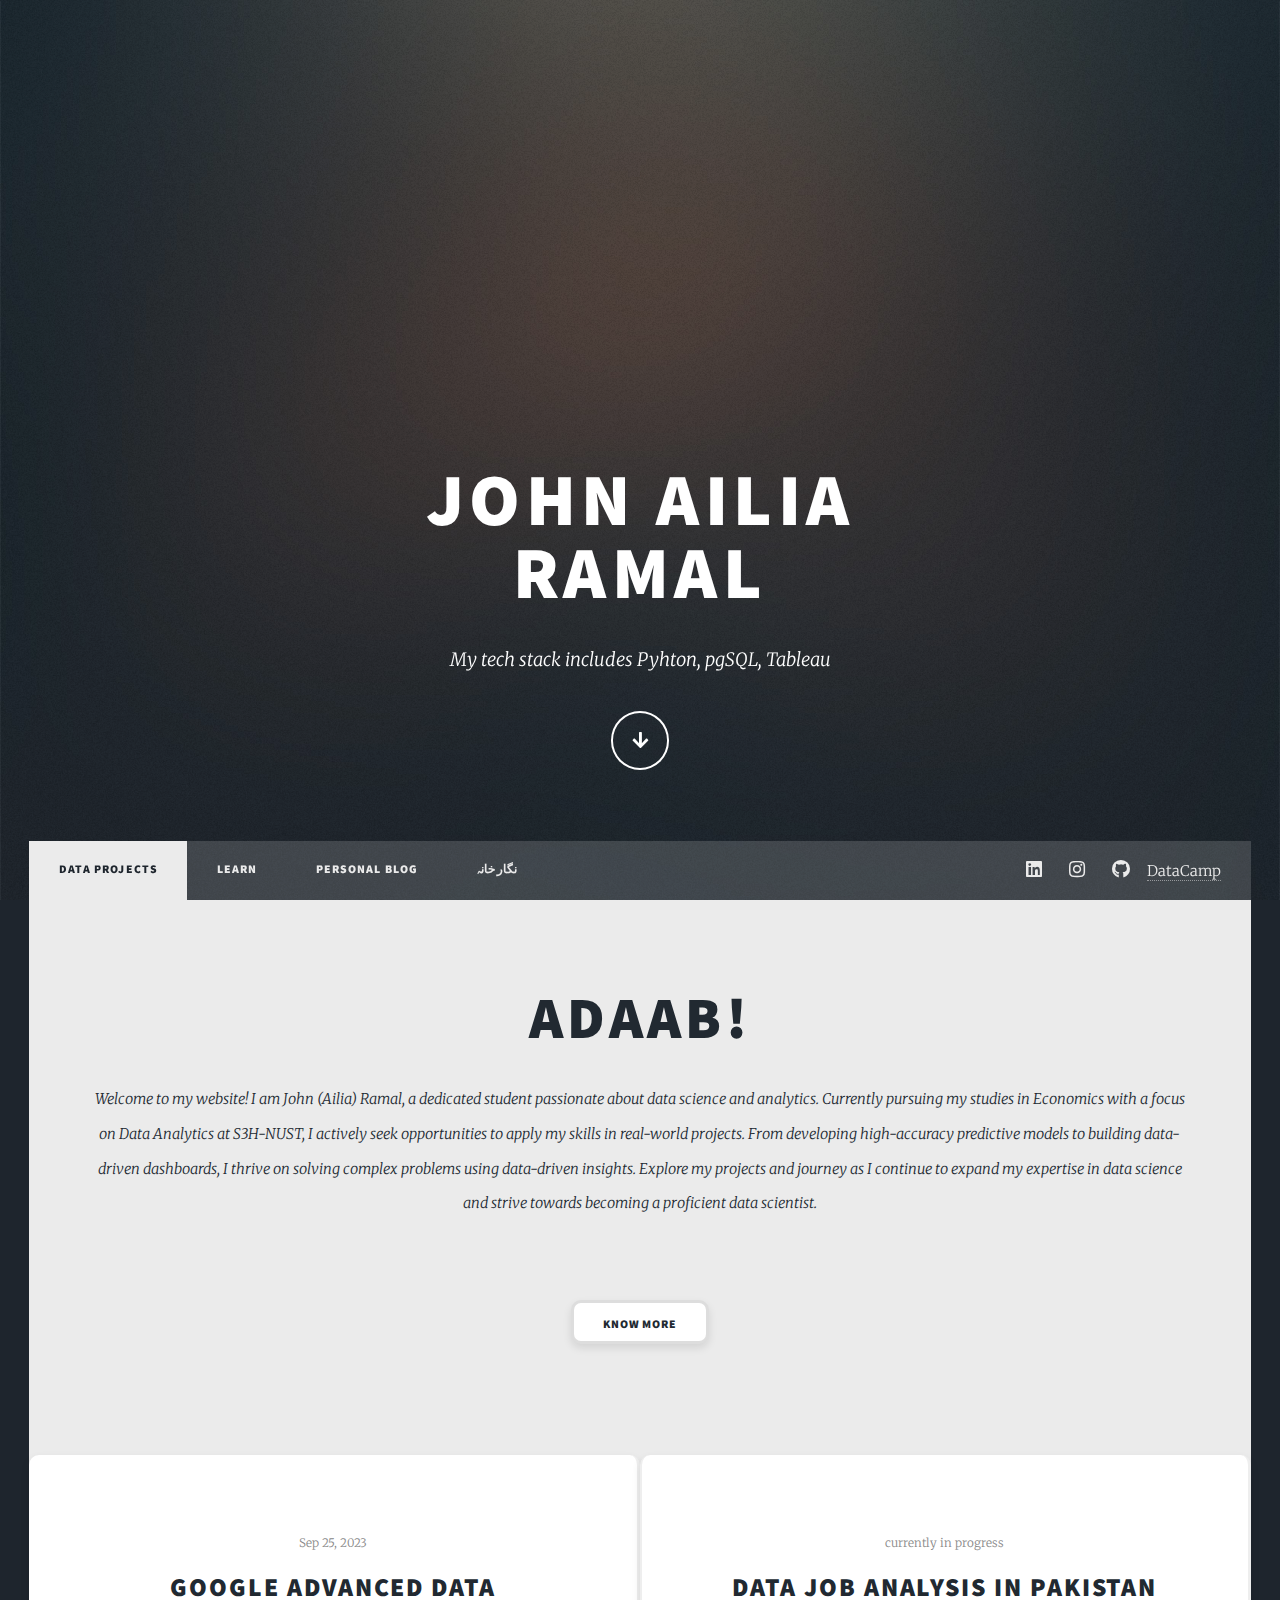
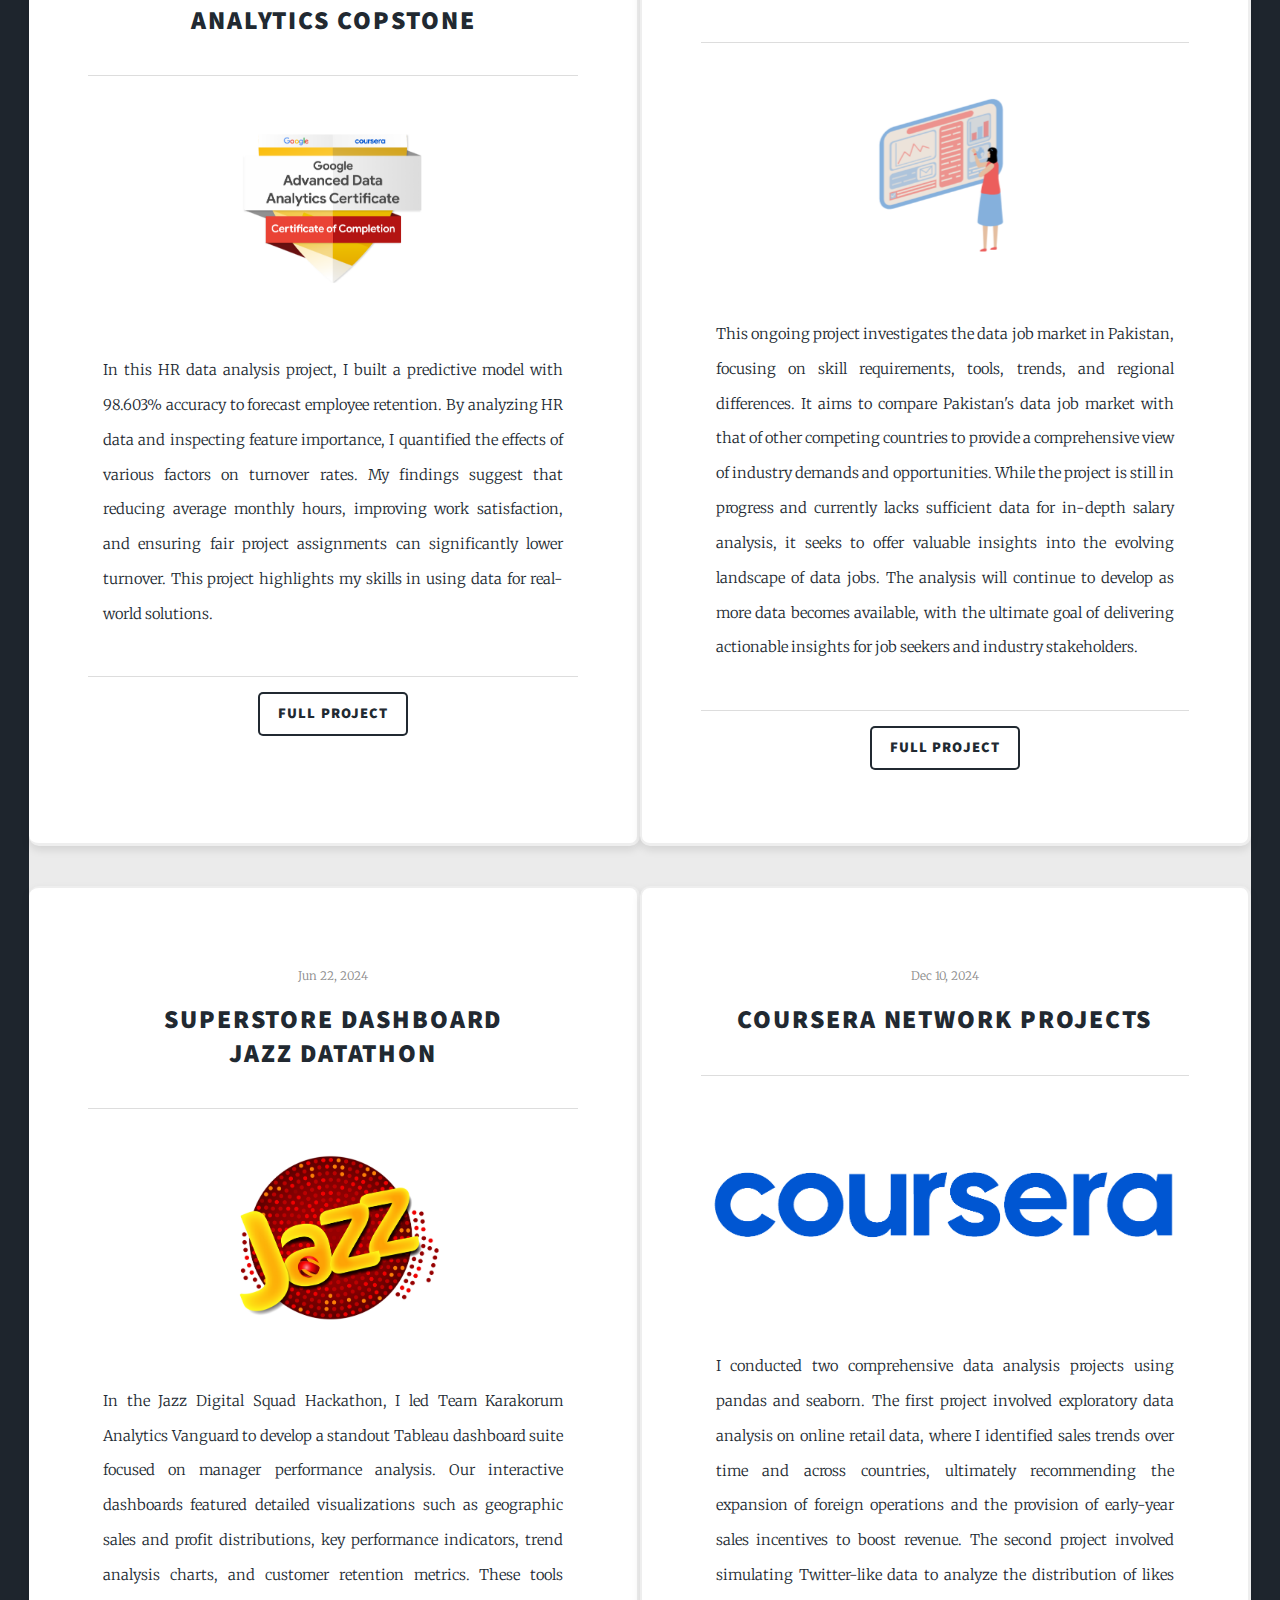
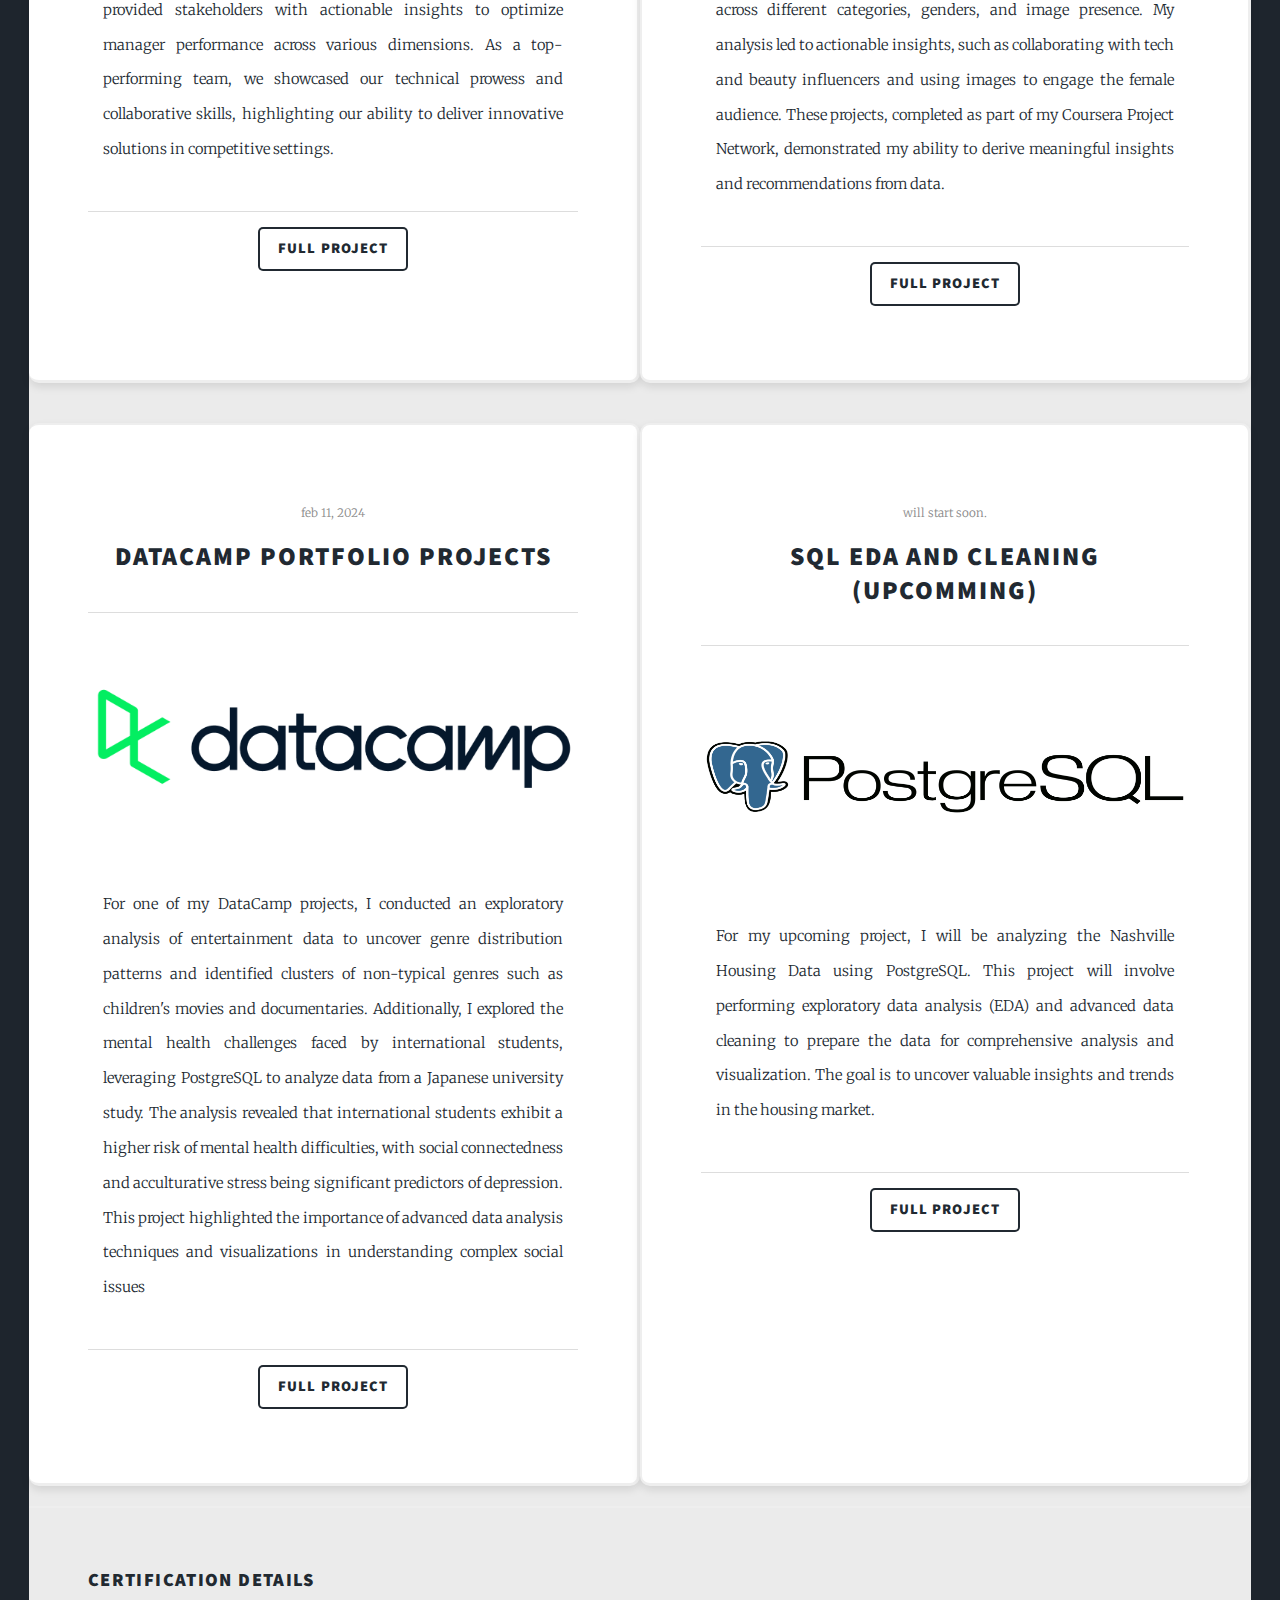
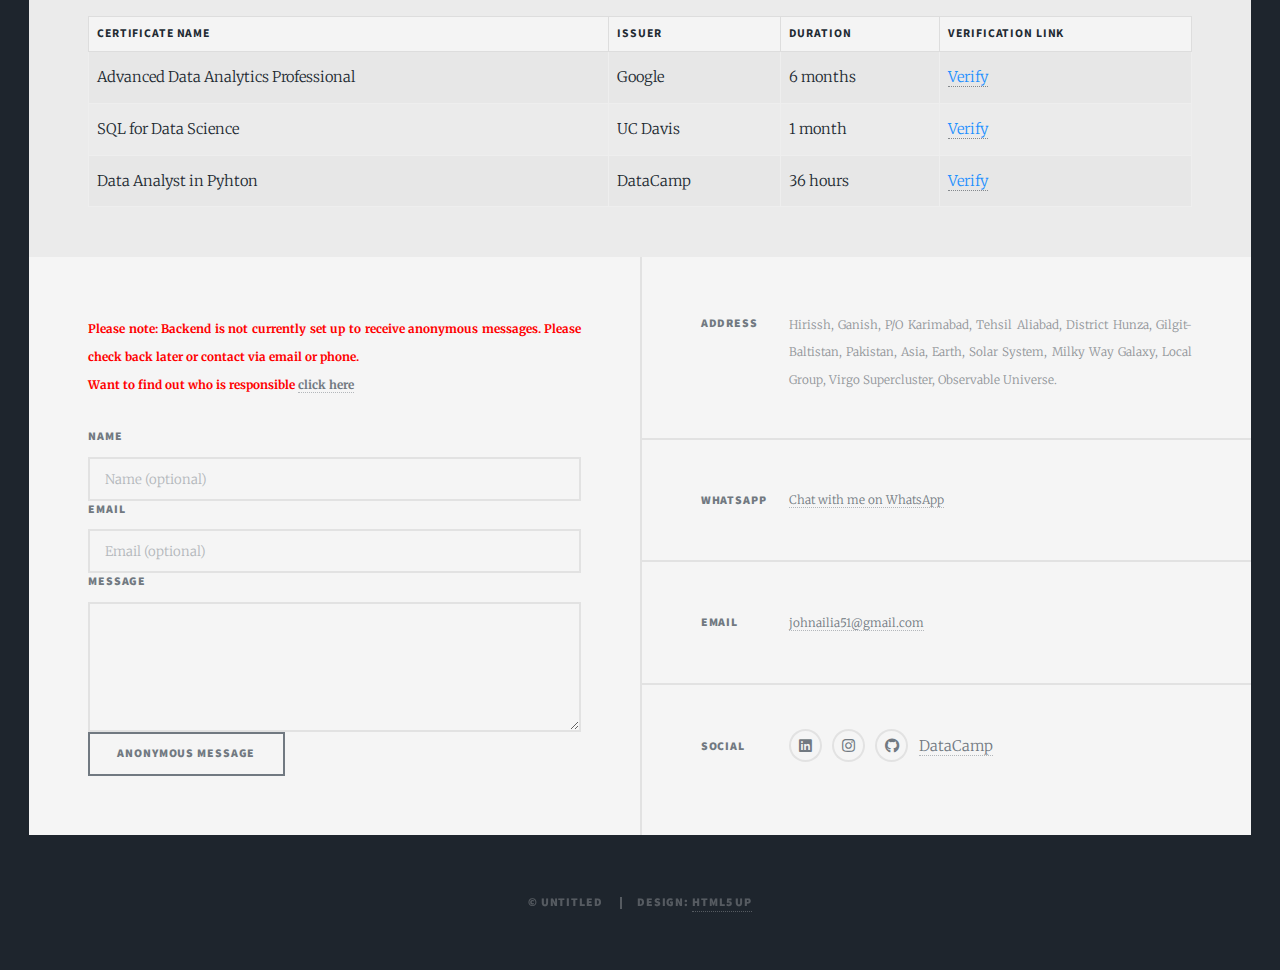
==== commit d2451e1b: "improve aethetics" ====
--- a/dataprojects.html
+++ b/dataprojects.html
@@ -13,6 +13,10 @@
       <noscript>
          <link rel="stylesheet" href="assets/css/noscript.css" />
       </noscript>
+      <link rel="apple-touch-icon" sizes="180x180" href="favicon/apple-touch-icon.png">
+      <link rel="icon" type="image/png" sizes="32x32" href="favicon/favicon-32x32.png">
+      <link rel="icon" type="image/png" sizes="16x16" href="favicon/favicon-16x16.png">
+      <link rel="manifest" href="favicon/site.webmanifest">
    </head>
    <body class="is-preload">
       <!-- Wrapper -->
@@ -182,56 +186,62 @@
                   </tbody>
                </table>
             </div>
-            <!-- Footer -->
-            <footer id="footer">
+         </div>
+         <!-- Footer -->
+         <footer id="footer">
+            <section>
+               <div class="fields">
+                  <p class="warning">Please note: Backend is not currently set up to receive anonymous messages. Please check back later or contact via email or phone. <br> Want to find out who is responsible <a href="team.html">click here</a></p>
+                  <div class="field">
+                     <label for="name">Name</label>
+                     <input type="text" name="name" id="name" placeholder="Name (optional)" class="small-placeholder" />
+                  </div>
+                  <div class="field">
+                     <label for="email">Email</label>
+                     <input type="text" name="email" id="email" placeholder="Email (optional)" class="small-placeholder" />
+                  </div>
+                  <div class="field">
+                     <label for="message">Message</label>
+                     <textarea name="message" id="message" rows="3"></textarea>
+                  </div>
+               </div>
+               <ul class="actions">
+                  <li><input type="submit" value="Anonymous Message" id="submit-btn" /></li>
+               </ul>
+               <script>
+                  document.getElementById("submit-btn").addEventListener("click", function(event){
+                      event.preventDefault(); // Prevent the default form submission
+                      alert("Backend is not currently set up to receive anonymous messages.\nWant to meet who is responsible? ");
+                      window.location.href = "team.html"; // Redirect to the team page
+                  });
+               </script>
+            </section>
+            <section class="split contact">
+               <section class="alt">
+                  <h3>Address</h3>
+                  <p>Hirissh, Ganish, P/O Karimabad, Tehsil Aliabad, District Hunza, Gilgit-Baltistan, 
+                     Pakistan, Asia, Earth, Solar System, Milky Way Galaxy, Local Group, Virgo Supercluster, Observable Universe.
+                  </p>
+               </section>
                <section>
-                  <form method="post" action="https://johnramal-github-io-1.onrender.com/send">
-                     <input type="hidden" name="redirect_url" value="{{ request.url }}" />
-                     <div class="fields">
-                        <p class="warning">Please note: Backend is not currently set up to receive anonymous messages. Please check back later or contact via email or phone. <br> Want to find out who is responsible <a href="team.html">click here</a></p>
-                        <div class="field">
-                           <label for="name">Name</label>
-                           <input type="text" name="name" id="name" placeholder="Name (optional)" class="small-placeholder" />
-                        </div>
-                        <div class="field">
-                           <label for="email">Email</label>
-                           <input type="text" name="email" id="email" placeholder="Email (optional)" class="small-placeholder" />
-                        </div>
-                        <div class="field">
-                           <label for="message">Message</label>
-                           <textarea name="message" id="message" rows="3"></textarea>
-                        </div>
-                     </div>
-                     <ul class="actions">
-                        <li><input type="submit" value="Send Message" /></li>
-                     </ul>
-                  </form>
-               </section>
-               <section class="split contact">
-                  <section class="alt">
-                     <h3>Address</h3>
-                     <p>Hirissh, Ganish, P/O Karimabad, Tehsil Aliabad, District Hunza, Gilgit-Baltistan, Pakistan, Asia, Earth, Solar System, Milky Way Galaxy, Local Group, Virgo Supercluster, Observable Universe.</p>
-                  </section>
-                  <section>
-                     <h3>WhatsApp</h3>
-                     <p><a href="https://wa.me/923155282187">Chat with me on WhatsApp</a></p>
-                  </section>
-                  <section>
-                     <h3>Email</h3>
-                     <p><a href="mailto:johnailia51@gmail.com">johnailia51@gmail.com</a></p>
-                  </section>
-                  <section>
-                     <h3>Social</h3>
-                     <ul class="icons alt">
-                        <li><a href="https://www.linkedin.com/in/johnramal" target="_blank" class="icon brands alt fa-linkedin"><span class="label">LinkdIn</span></a></li>
-                        <li><a href="https://www.instagram.com/johnailiaramal/" target="_blank" class="icon brands alt fa-instagram"><span class="label">Instagram</span></a></li>
-                        <li><a href="https://github.com/johnramal" target="_blank" class="icon brands alt fa-github"><span class="label">GitHub</span></a></li>
-                        <li><a href="https://www.datacamp.com/portfolio/johnailia51" target="_blank"  class="no-underline">DataCamp</a></li>
-                     </ul>
-                  </section>
-               </section>
-            </footer>
-         </div>
+                  <h3>WhatsApp</h3>
+                  <p><a href="https://wa.me/923155282187">Chat with me on WhatsApp</a></p>
+               </section>
+               <section>
+                  <h3>Email</h3>
+                  <p><a href="mailto:johnailia51@gmail.com">johnailia51@gmail.com</a></p>
+               </section>
+               <section>
+                  <h3>Social</h3>
+                  <ul class="icons alt">
+                     <li><a href="https://www.linkedin.com/in/johnramal" target="_blank" class="icon brands alt fa-linkedin"><span class="label">LinkedIn</span></a></li>
+                     <li><a href="https://www.instagram.com/johnailiaramal/" target="_blank" class="icon brands alt fa-instagram"><span class="label">Instagram"></span></a></li>
+                     <li><a href="https://github.com/johnramal" target="_blank" class="icon brands alt fa-github"><span class="label">GitHub"></span></a></li>
+                     <li><a href="https://www.datacamp.com/portfolio/johnailia51" target="_blank"  class="no-underline">DataCamp</a></li>
+                  </ul>
+               </section>
+            </section>
+         </footer>
          <!-- Copyright -->
          <div id="copyright">
             <ul>
--- a/assets/css/main.css
+++ b/assets/css/main.css
@@ -4964,3 +4964,10 @@
 .explain-button:hover {
     background-color: #555;
 }
+/* Urdu Text Styling */
+.urdu-text {
+    font-family: 'Noto Nastaliq Urdu', 'Arial', sans-serif;
+    font-size: 1.1em;
+    line-height: 1.5;
+    padding: 10px;
+}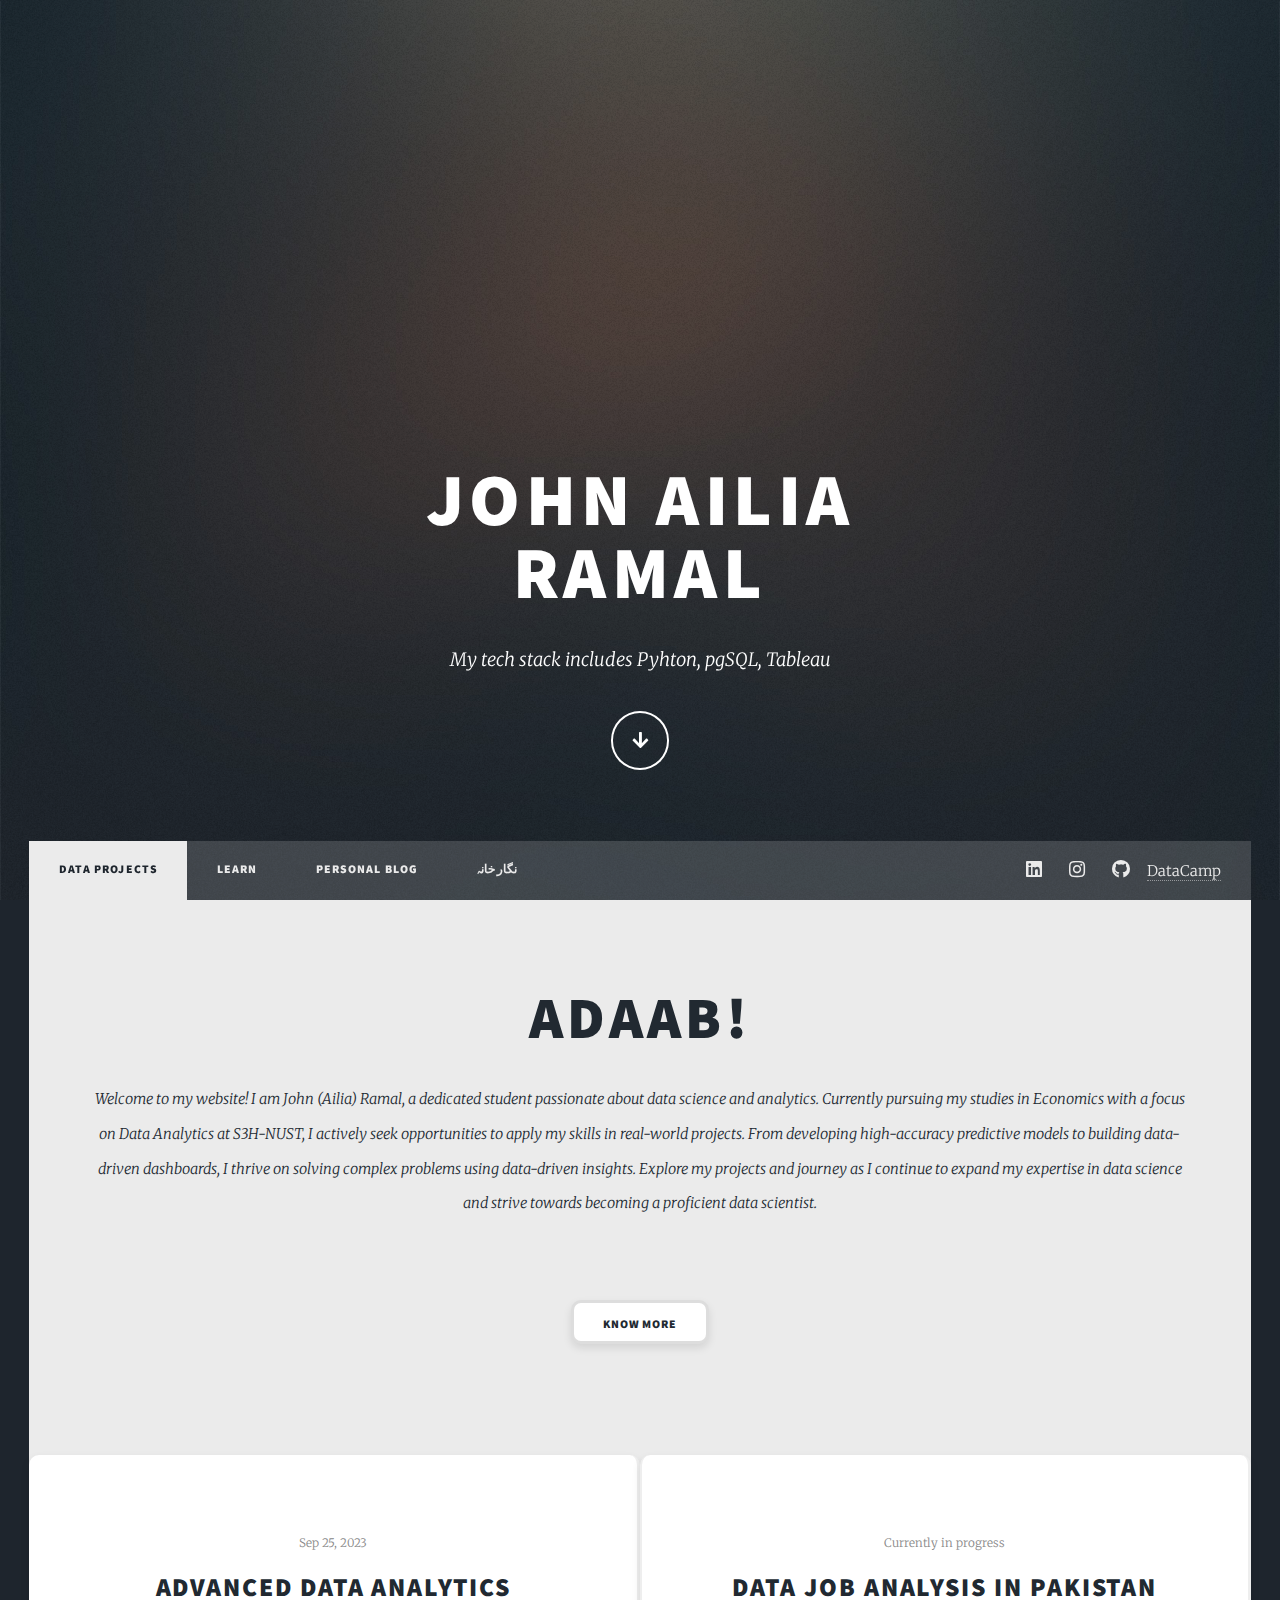
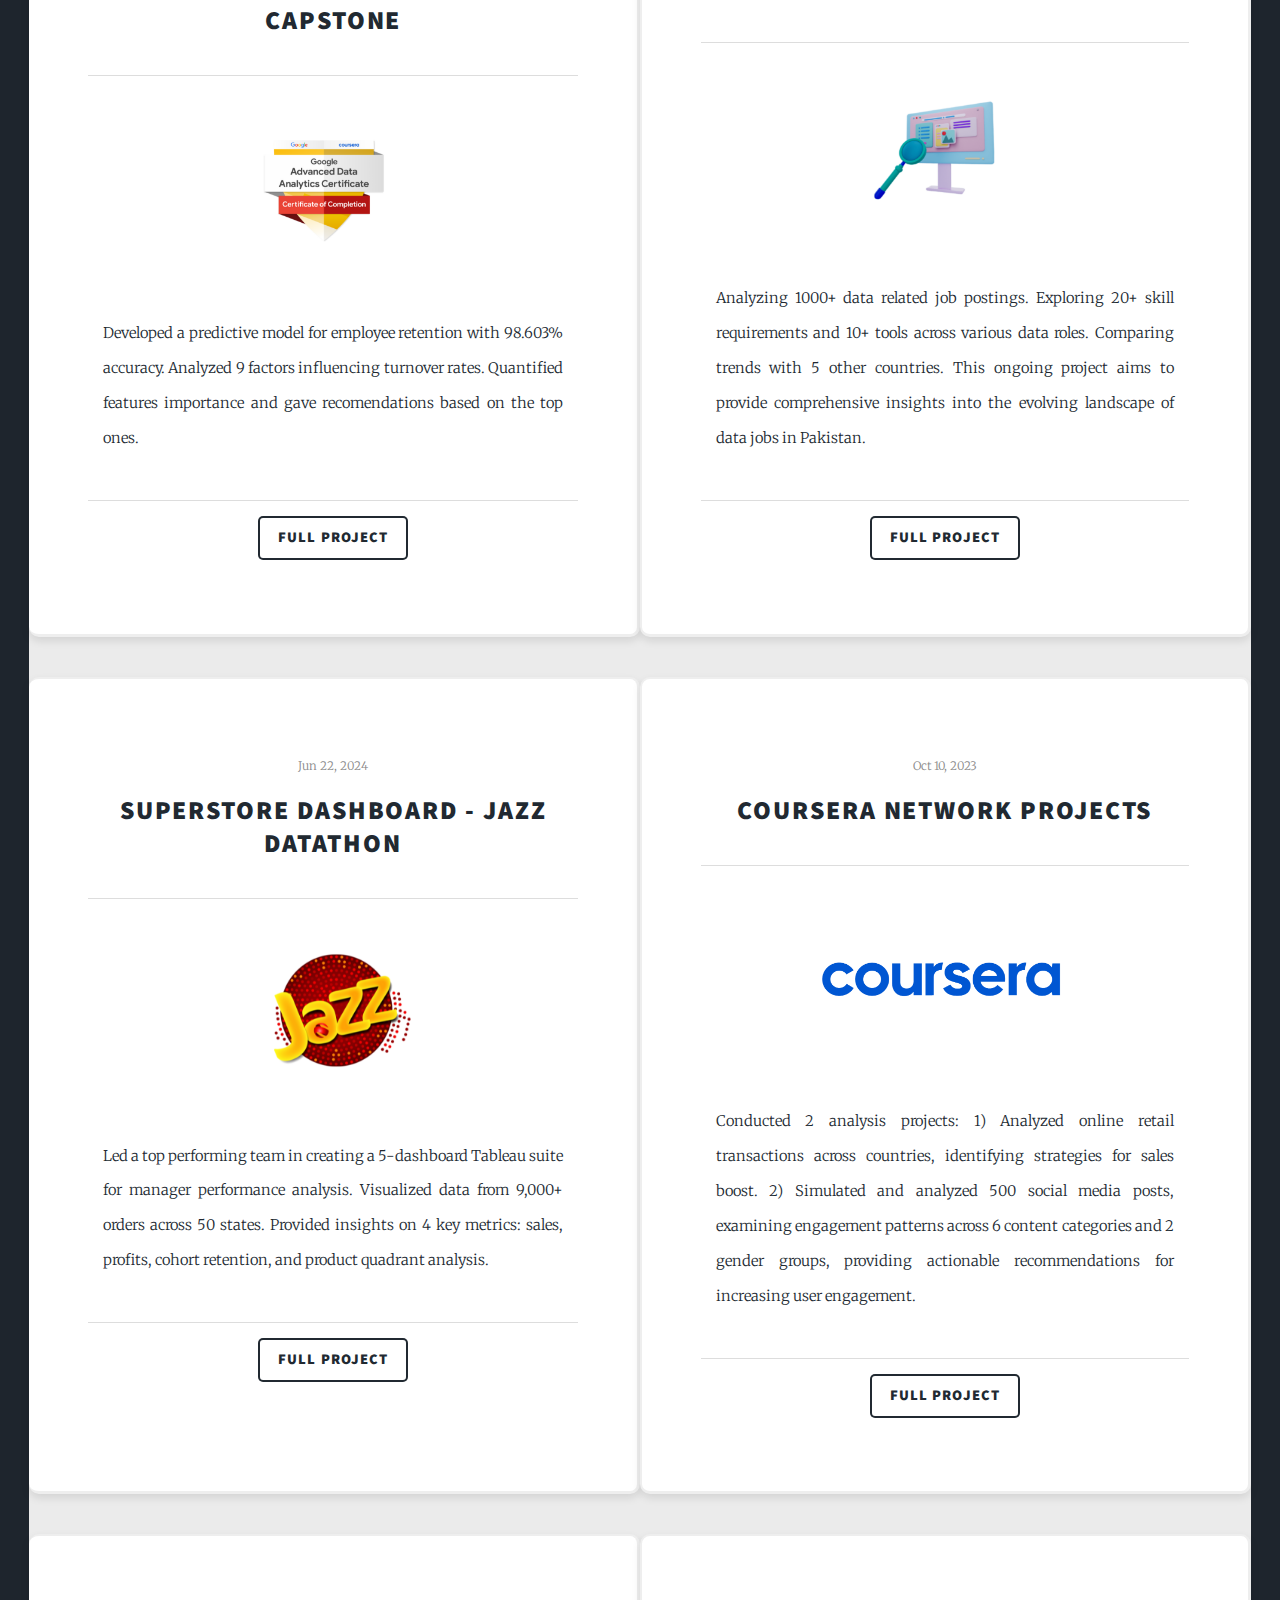
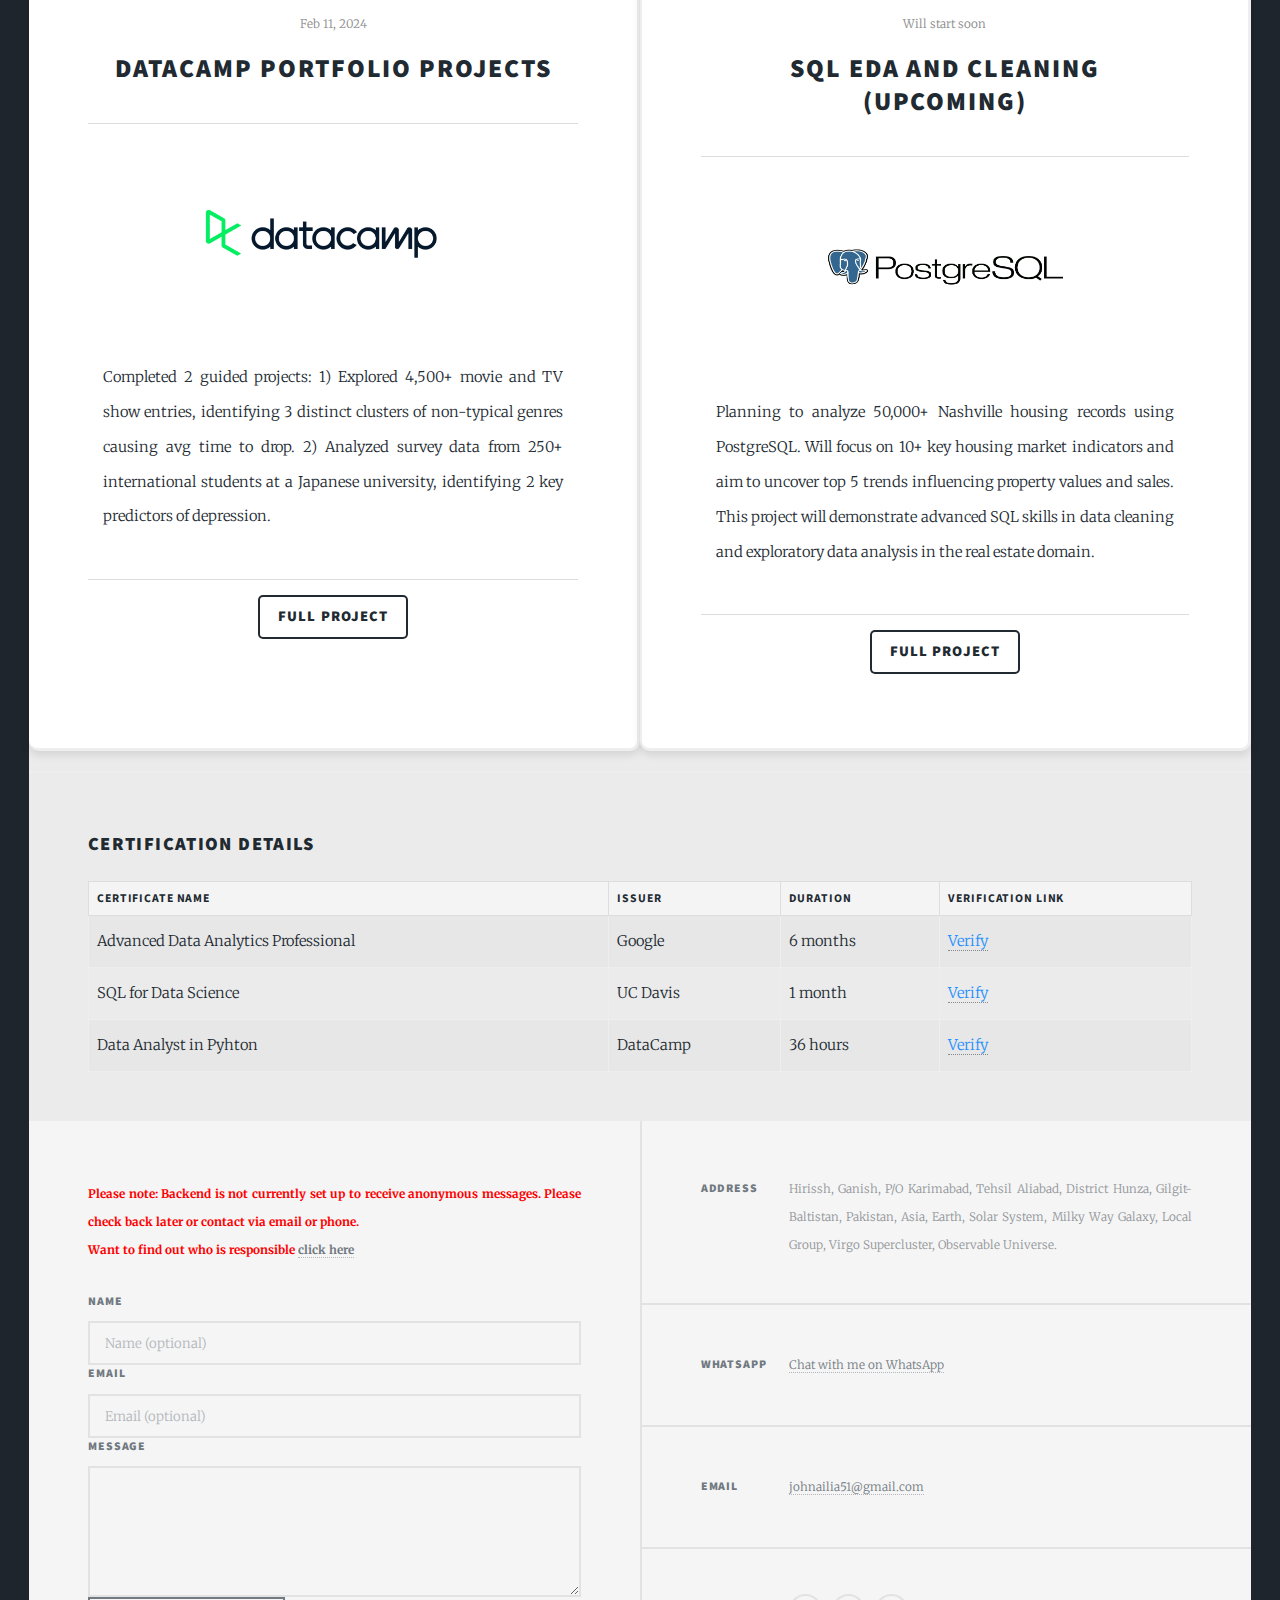
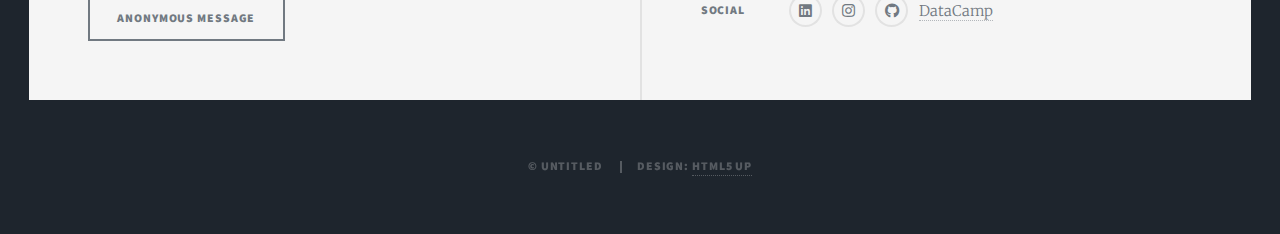
==== commit d084ad9f: "modified logo images" ====
--- a/dataprojects.html
+++ b/dataprojects.html
@@ -71,84 +71,67 @@
                <article class="card">
                   <header>
                      <span class="date">Sep 25, 2023</span>
-                     <h2><a href="https://www.kaggle.com/code/johnailiaramal/google-advance-data-analytics-capstone-project" target="_blank">google advanced data analytics copstone</h2>
-                  </header>
-                  <a href="https://www.kaggle.com/code/johnailiaramal/google-advance-data-analytics-capstone-project"  target="_blank" class="image fit"><img src="images/gada.png" alt="" /></a>
-                  <p>In this HR data analysis project, I built a predictive model with 98.603% accuracy to forecast employee retention. By analyzing HR data and inspecting feature importance,
-                     I quantified the effects of various factors on turnover rates. My findings suggest that reducing average monthly hours, improving work satisfaction, and ensuring fair project assignments can significantly lower turnover.
-                     This project highlights my skills in using data for real-world solutions.
-                  </p>
-                  <ul class="actions special">
-                     <li><a href="https://www.kaggle.com/code/johnailiaramal/google-advance-data-analytics-capstone-project"  target="_blank" class="button">full project</a></li>
-                  </ul>
-               </article>
-               <article class="card">
-                  <header>
-                     <span class="date">currently in progress</span>
-                     <h2><a href="https://github.com/johnramal/data_jobs_pak" target="_blank">Data Job analysis in Pakistan</h2>
-                  </header>
-                  <a href="https://github.com/johnramal/data_jobs_pak"target="_blank" class="image fit"><img src="images/data_jobs_analysis.png" alt="" /></a>
-                  <p>This ongoing project investigates the data job market in Pakistan, focusing on skill requirements, tools, trends, and regional differences. It aims to compare Pakistan's data job market with that of other competing countries to provide a comprehensive view of industry demands and opportunities. 
-                     While the project is still in progress and currently lacks sufficient data for in-depth salary analysis, it seeks to offer valuable insights into the evolving landscape of data jobs. The analysis will continue to develop as more data becomes available, with the ultimate goal of delivering actionable insights for job seekers and industry stakeholders.
-                  </p>
-                  <ul class="actions special">
-                     <li><a href="https://github.com/johnramal/data_jobs_pak" target="_blank" class="button">full project</a></li>
+                     <h2><a href="https://www.kaggle.com/code/johnailiaramal/google-advance-data-analytics-capstone-project" target="_blank">Advanced Data Analytics Capstone</h2>
+                  </header>
+                  <a href="https://www.kaggle.com/code/johnailiaramal/google-advance-data-analytics-capstone-project" target="_blank" class="image fit"><img src="images/gada.png" alt="" /></a>
+                  <p>Developed a predictive model for employee retention with 98.603% accuracy. Analyzed 9 factors influencing turnover rates. Quantified features importance and gave recomendations based on the top ones.</p>
+                  <ul class="actions special">
+                     <li><a href="https://www.kaggle.com/code/johnailiaramal/google-advance-data-analytics-capstone-project" target="_blank" class="button">Full Project</a></li>
+                  </ul>
+               </article>
+               <article class="card">
+                  <header>
+                     <span class="date">Currently in progress</span>
+                     <h2><a href="https://github.com/johnramal/data_jobs_pak" target="_blank">Data Job Analysis in Pakistan</h2>
+                  </header>
+                  <a href="https://github.com/johnramal/data_jobs_pak" target="_blank" class="image fit"><img src="images/data_jobs_analysis.png" alt="" /></a>
+                  <p>Analyzing 1000+ data related job postings. Exploring 20+ skill requirements and 10+ tools across various data roles. Comparing trends with 5 other countries. This ongoing project aims to provide comprehensive insights into the evolving landscape of data jobs in Pakistan.</p>
+                  <ul class="actions special">
+                     <li><a href="https://github.com/johnramal/data_jobs_pak" target="_blank" class="button">Full Project</a></li>
                   </ul>
                </article>
                <article class="card">
                   <header>
                      <span class="date">Jun 22, 2024</span>
-                     <h2><a href="https://public.tableau.com/app/profile/john.ramal7641/viz/karakuramanalyticsvangaurd_jazzdigitalsquad/profitanalysis" target="_blank"> Superstore Dashboard<br />
-                        jazz datathon</a>
-                     </h2>
-                  </header>
-                  <a href="https://public.tableau.com/app/profile/john.ramal7641/viz/karakuramanalyticsvangaurd_jazzdigitalsquad/profitanalysis" target="_blank" class="image fit"><img src="images/jazz_logo.png" alt="" /></a>
-                  <p>In the Jazz Digital Squad Hackathon, I led Team Karakorum Analytics Vanguard to develop a standout Tableau dashboard suite focused on manager performance analysis. 
-                     Our interactive dashboards featured detailed visualizations such as geographic sales and profit distributions, key performance indicators, trend analysis charts, and customer retention metrics.
-                     These tools provided stakeholders with actionable insights to optimize manager performance across various dimensions. As a top-performing team, we showcased our technical prowess and collaborative skills, highlighting our ability to deliver innovative solutions in competitive settings.
-                  </p>
-                  <ul class="actions special">
-                     <li><a href="https://public.tableau.com/app/profile/john.ramal7641/viz/karakuramanalyticsvangaurd_jazzdigitalsquad/profitanalysis" target="_blank" class="button">full project</a></li>
-                  </ul>
-               </article>
-               <article class="card">
-                  <header>
-                     <span class="date">Dec 10, 2024</span>
-                     <h2><a href="https://www.coursera.org/user/9aec074081d3c2ae8ce4de32d169728e" target="_blank">coursera network projects</a></h2>
+                     <h2><a href="https://public.tableau.com/app/profile/john.ramal7641/viz/karakuramanalyticsvangaurd_jazzdigitalsquad/profitanalysis" target="_blank">Superstore Dashboard - Jazz Datathon</a></h2>
+                  </header>
+                  <a href="https://public.tableau.com/app/profile/john.ramal7641/viz/karakuramanalyticsvangaurd_jazzdigitalsquad/profitanalysis" target="_blank" class="image fit"><img src="images/jazz.png" alt="" /></a>
+                  <p>Led a top performing team in creating a 5-dashboard Tableau suite for manager performance analysis. Visualized data from 9,000+ orders across 50 states. Provided insights on 4 key metrics: sales, profits, cohort retention, and product quadrant analysis.</p>
+                  <ul class="actions special">
+                     <li><a href="https://public.tableau.com/app/profile/john.ramal7641/viz/karakuramanalyticsvangaurd_jazzdigitalsquad/profitanalysis" target="_blank" class="button">Full Project</a></li>
+                  </ul>
+               </article>               
+               <article class="card">
+                  <header>
+                     <span class="date">Oct 10, 2023</span>
+                     <h2><a href="https://www.coursera.org/user/9aec074081d3c2ae8ce4de32d169728e" target="_blank">Coursera Network Projects</a></h2>
                   </header>
                   <a href="https://www.coursera.org/user/9aec074081d3c2ae8ce4de32d169728e" target="_blank" class="image fit"><img src="images/coursera_logo.png" alt="" /></a>
-                  <p>I conducted two comprehensive data analysis projects using pandas and seaborn. The first project involved exploratory data analysis on online retail data, where I identified sales trends over time and across countries, 
-                     ultimately recommending the expansion of foreign operations and the provision of early-year sales incentives to boost revenue. The second project involved simulating Twitter-like data to analyze the distribution of likes across different categories,
-                     genders, and image presence. My analysis led to actionable insights, such as collaborating with tech and beauty influencers and using images to engage the female audience. These projects, completed as part of my Coursera Project Network, demonstrated my ability to derive meaningful insights and recommendations from data.
-                  </p>
-                  <ul class="actions special">
-                     <li><a href="https://www.coursera.org/user/9aec074081d3c2ae8ce4de32d169728e" target="_blank" class="button">full project</a></li>
-                  </ul>
-               </article>
-               <article class="card">
-                  <header>
-                     <span class="date">feb 11, 2024</span>
-                     <h2><a href="https://www.datacamp.com/portfolio/johnailia51" target="_blank">datacamp portfolio projects</a></h2>
+                  <p>Conducted 2 analysis projects: 1) Analyzed online retail transactions across countries, identifying strategies for sales boost. 2) Simulated and analyzed 500 social media posts, examining engagement patterns across 6 content categories and 2 gender groups, providing actionable recommendations for increasing user engagement.</p>
+                  <ul class="actions special">
+                     <li><a href="https://www.coursera.org/user/9aec074081d3c2ae8ce4de32d169728e" target="_blank" class="button">Full Project</a></li>
+                  </ul>
+               </article>          
+               <article class="card">
+                  <header>
+                     <span class="date">Feb 11, 2024</span>
+                     <h2><a href="https://www.datacamp.com/portfolio/johnailia51" target="_blank">DataCamp Portfolio Projects</a></h2>
                   </header>
                   <a href="https://www.datacamp.com/portfolio/johnailia51" target="_blank" class="image fit"><img src="images/datacamp.png" alt="" /></a>
-                  <p> For one of my DataCamp projects, I conducted an exploratory analysis of entertainment data to uncover genre distribution patterns and identified clusters of non-typical genres such as children's movies and documentaries. Additionally, I explored the mental health challenges faced by international students, 
-                     leveraging PostgreSQL to analyze data from a Japanese university study. The analysis revealed that international students exhibit a higher risk of mental health difficulties, with social connectedness and acculturative stress being significant predictors of depression. This project highlighted the importance of advanced data analysis techniques and visualizations in understanding complex social issues
-                  </p>
-                  <ul class="actions special">
-                     <li><a href="https://www.datacamp.com/portfolio/johnailia51" target="_blank" class="button">full project</a></li>
-                  </ul>
-               </article>
-               <article class="card">
-                  <header>
-                     <span class="date">will start soon.</span>
-                     <h2><a href="#">SQL EDA and Cleaning (upcomming)</a></h2>
+                  <p>Completed 2 guided projects: 1) Explored 4,500+ movie and TV show entries, identifying 3 distinct clusters of non-typical genres causing avg time to drop. 2) Analyzed survey data from 250+ international students at a Japanese university, identifying 2 key predictors of depression.</p>
+                  <ul class="actions special">
+                     <li><a href="https://www.datacamp.com/portfolio/johnailia51" target="_blank" class="button">Full Project</a></li>
+                  </ul>
+               </article>
+               <article class="card">
+                  <header>
+                     <span class="date">Will start soon</span>
+                     <h2><a href="#">SQL EDA and Cleaning (Upcoming)</a></h2>
                   </header>
                   <a href="#" class="image fit"><img src="images/pgsql.png" alt="" /></a>
-                  <p>For my upcoming project, I will be analyzing the Nashville Housing Data using PostgreSQL. This project will involve performing exploratory data analysis (EDA) and advanced data cleaning to prepare the data for comprehensive analysis and visualization.
-                     The goal is to uncover valuable insights and trends in the housing market.
-                  </p>
-                  <ul class="actions special">
-                     <li><a href="#" class="button">full project</a></li>
+                  <p>Planning to analyze 50,000+ Nashville housing records using PostgreSQL. Will focus on 10+ key housing market indicators and aim to uncover top 5 trends influencing property values and sales. This project will demonstrate advanced SQL skills in data cleaning and exploratory data analysis in the real estate domain.</p>
+                  <ul class="actions special">
+                     <li><a href="#" class="button">Full Project</a></li>
                   </ul>
                </article>
             </section>
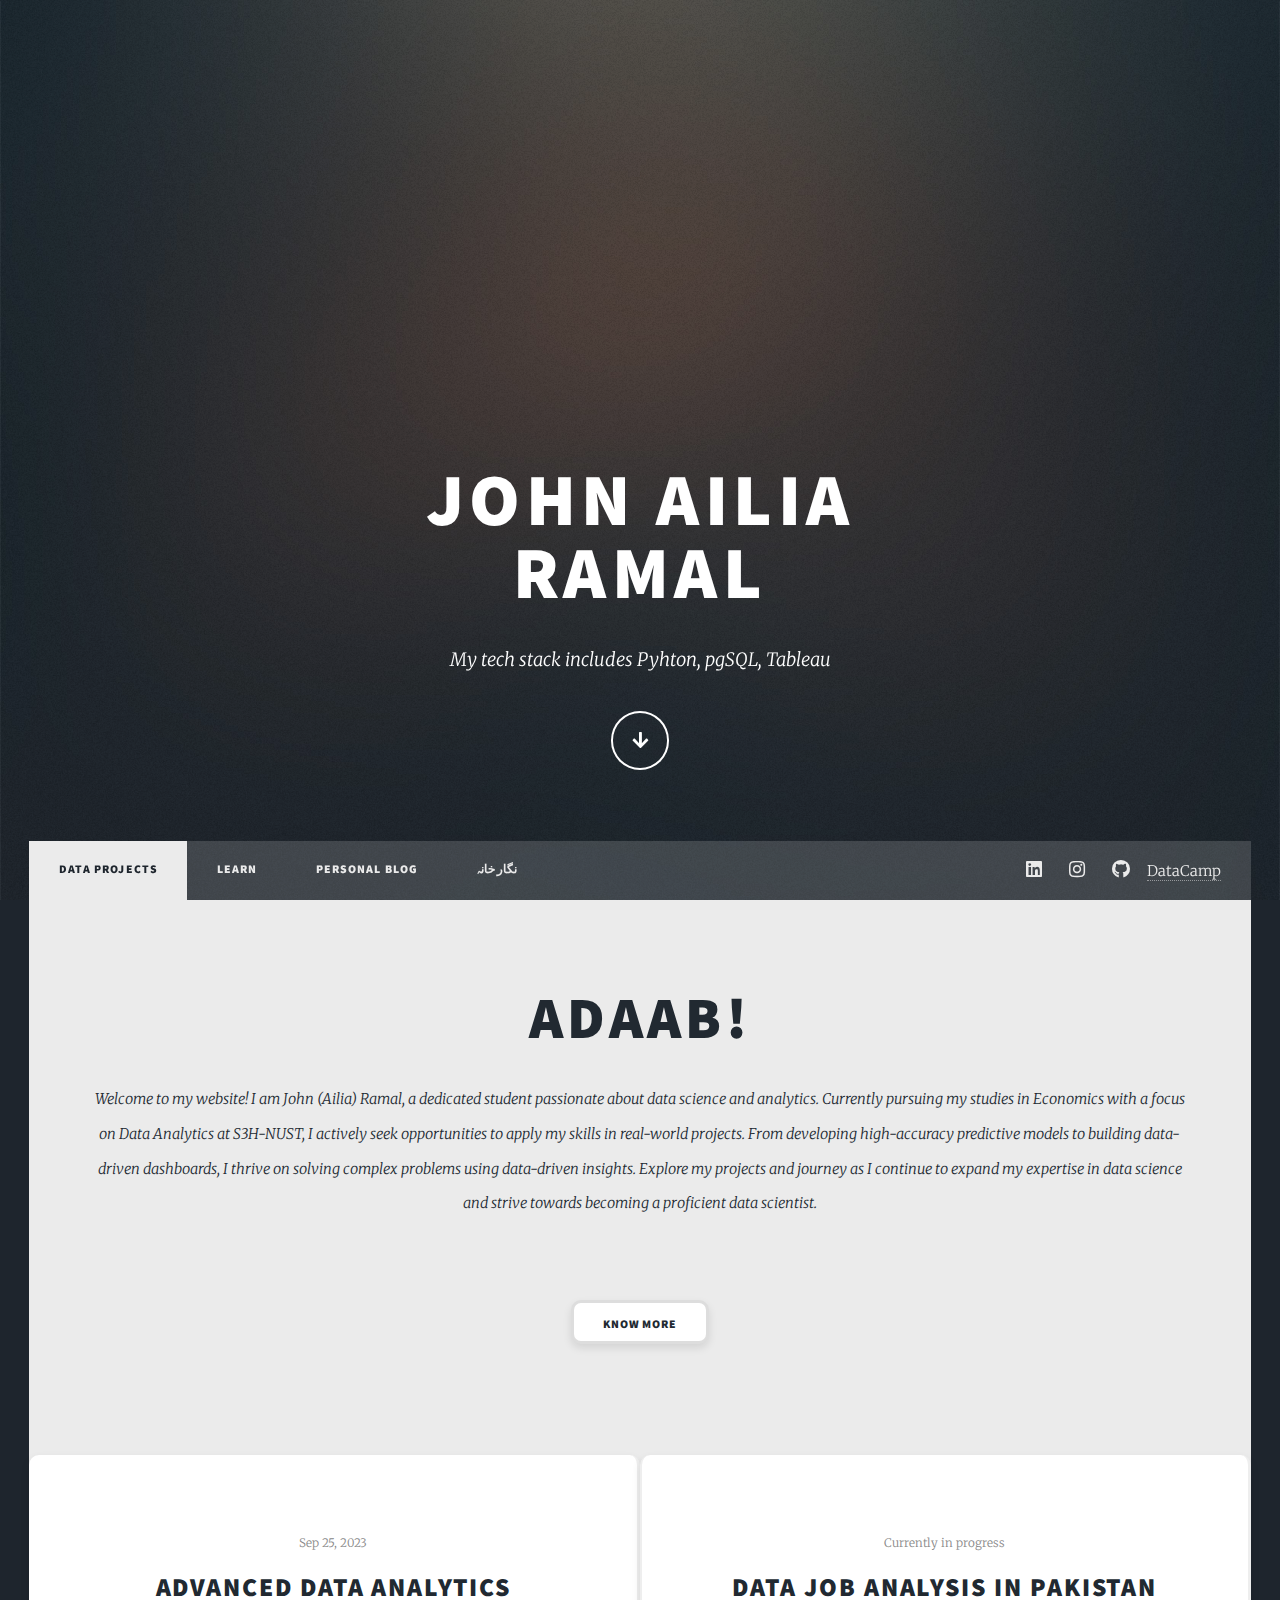
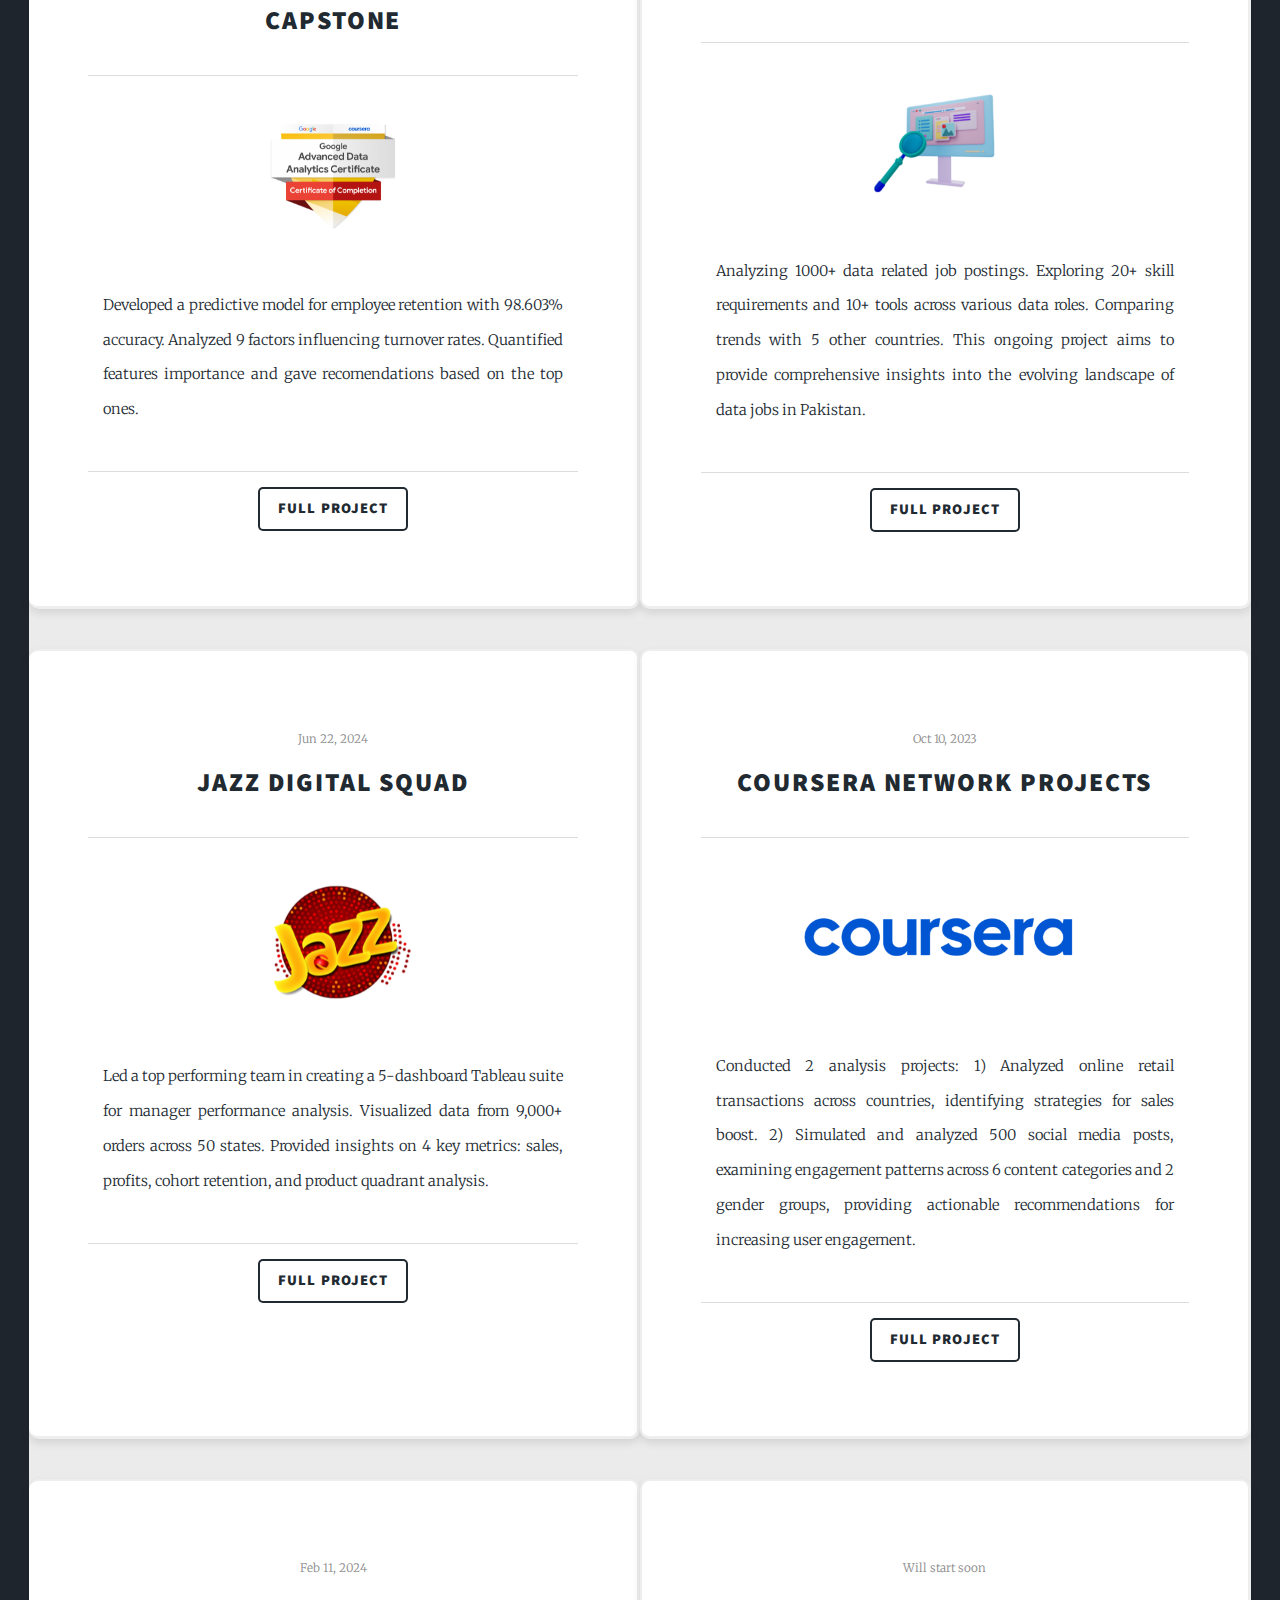
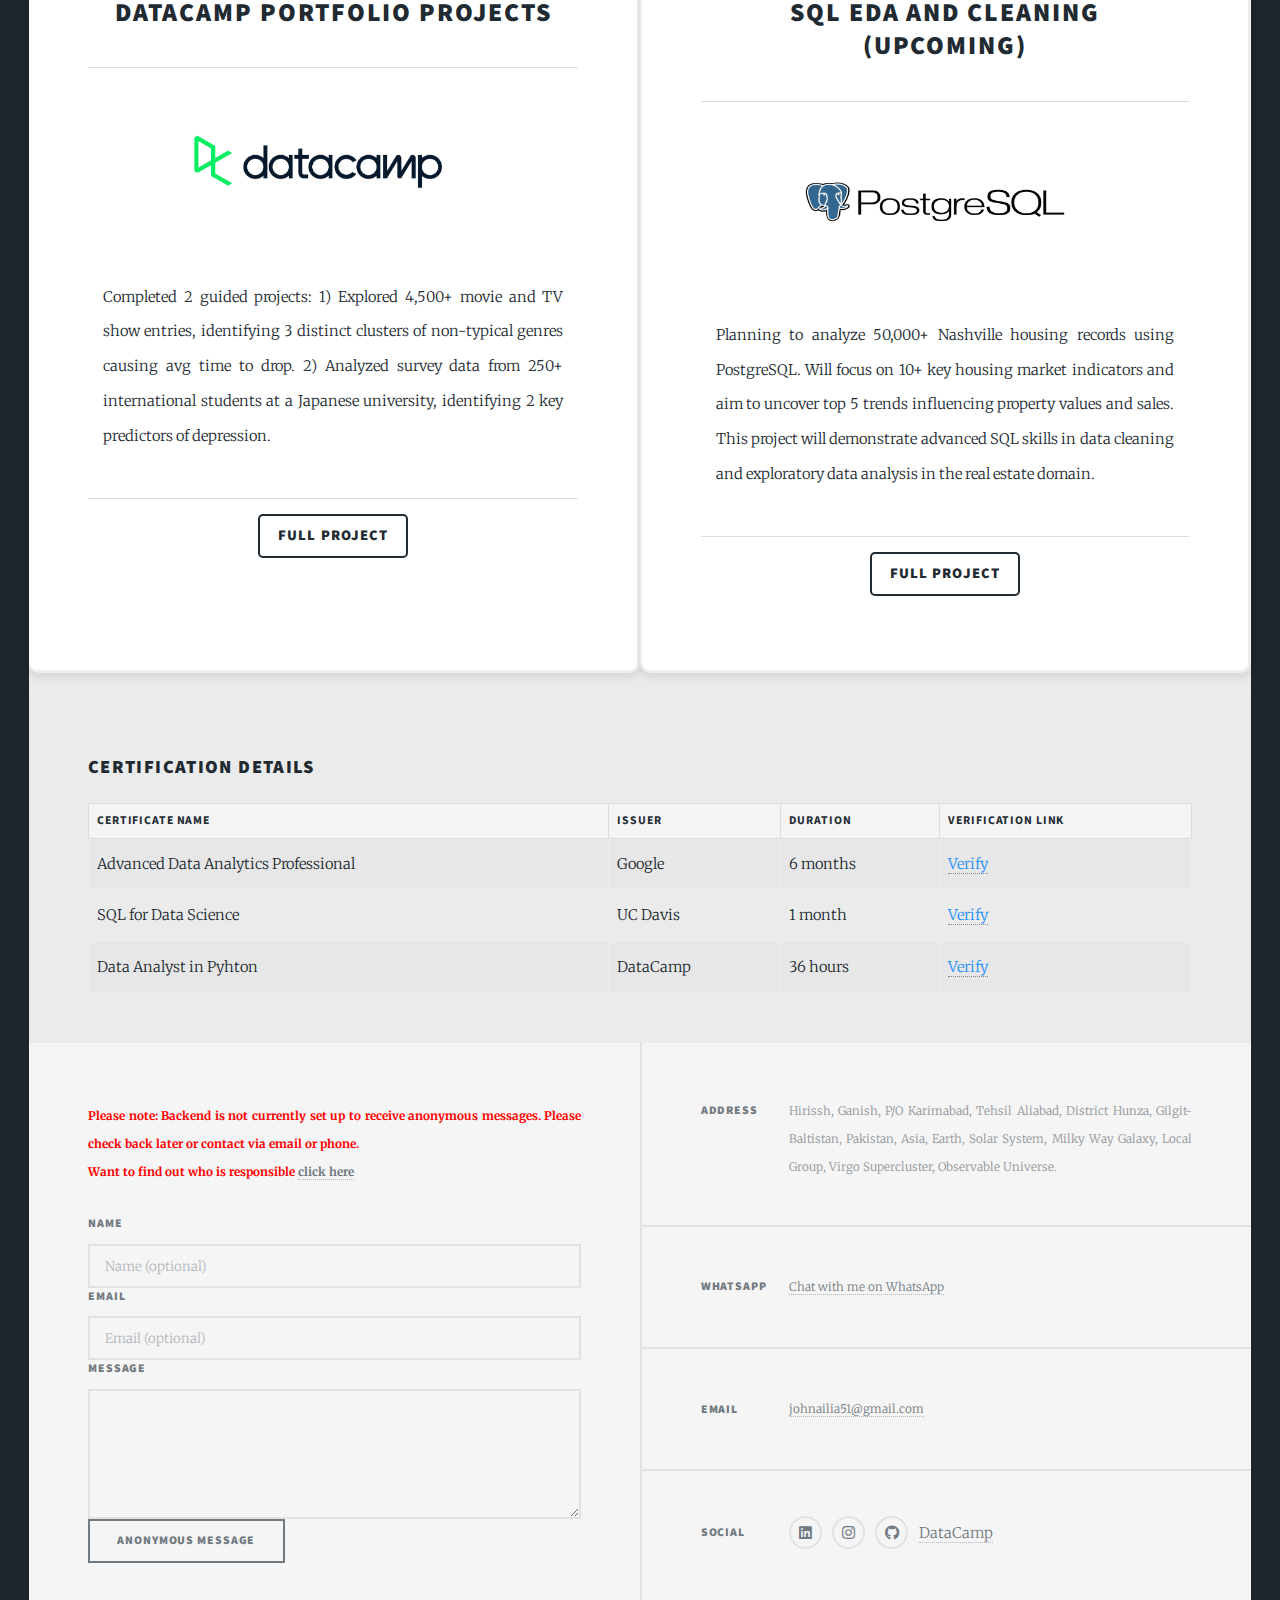
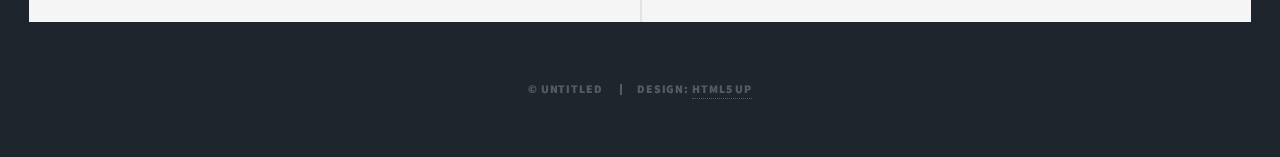
==== commit f3751e0a: "made refrence scale" ====
--- a/dataprojects.html
+++ b/dataprojects.html
@@ -93,7 +93,7 @@
                <article class="card">
                   <header>
                      <span class="date">Jun 22, 2024</span>
-                     <h2><a href="https://public.tableau.com/app/profile/john.ramal7641/viz/karakuramanalyticsvangaurd_jazzdigitalsquad/profitanalysis" target="_blank">Superstore Dashboard - Jazz Datathon</a></h2>
+                     <h2><a href="https://public.tableau.com/app/profile/john.ramal7641/viz/karakuramanalyticsvangaurd_jazzdigitalsquad/profitanalysis" target="_blank">Jazz Digital Squad </a></h2>
                   </header>
                   <a href="https://public.tableau.com/app/profile/john.ramal7641/viz/karakuramanalyticsvangaurd_jazzdigitalsquad/profitanalysis" target="_blank" class="image fit"><img src="images/jazz.png" alt="" /></a>
                   <p>Led a top performing team in creating a 5-dashboard Tableau suite for manager performance analysis. Visualized data from 9,000+ orders across 50 states. Provided insights on 4 key metrics: sales, profits, cohort retention, and product quadrant analysis.</p>
--- a/assets/css/main.css
+++ b/assets/css/main.css
@@ -4970,4 +4970,59 @@
     font-size: 1.1em;
     line-height: 1.5;
     padding: 10px;
-}+}
+/* General button styling */
+.narrow-button {
+    font-size: 0.7rem; /* Font size */
+    padding: 4px 8px; /* Padding */
+    margin-top: 10px; /* Margin from top */
+    height: 30px; /* Height */
+    display: inline-flex; /* Use inline-flex to ensure size fits content */
+    align-items: center; /* Center items vertically */
+    justify-content: center; /* Center items horizontally */
+    background-color: #ebebeb; /* Background color */
+    color: #000; /* Text color */
+    border: 2px solid #030000; /* Border */
+    border-radius: 5px; /* Rounded corners */
+    text-align: center; /* Center align text */
+    cursor: pointer; /* Pointer cursor on hover */
+    text-decoration: none; /* Remove underline for <a> tags */
+    box-sizing: border-box; /* Include padding and border in width/height */
+}
+
+/* Hover effect for both buttons */
+.narrow-button:hover {
+    background-color: #dcdcdc; /* Darker background on hover */
+    border-color: #999; /* Darker border on hover */
+}
+
+/* Optional: Ensure a maximum width for both buttons */
+.narrow-button {
+    max-width: 100%; /* Prevent stretching beyond container width */
+}
+
+
+.rating-container {
+    display: flex;
+    flex-direction: column; /* Stack elements vertically */
+    align-items: center; /* Center items horizontally */
+    gap: 5px; /* Space between star rating and circle rating */
+}
+
+
+/* Style for the circular rating */
+.rating-circle {
+    display: flex;
+    align-items: center; /* Center text vertically */
+    justify-content: center; /* Center text horizontally */
+    width: 30px; /* Width of the circle */
+    height: 30px; /* Height of the circle */
+    border-radius: 50%; /* Makes the element circular */
+    background-color: #ebebeb; /* Background color */
+    color: #000000; /* Text color */
+    font-size: 0.7rem; /* Font size */
+	font-weight:bold;
+    border: 2px solid #040404; /* Thinner border */
+    text-align: center; /* Center text horizontally */
+    line-height: 30px; /* Align text vertically */
+}
